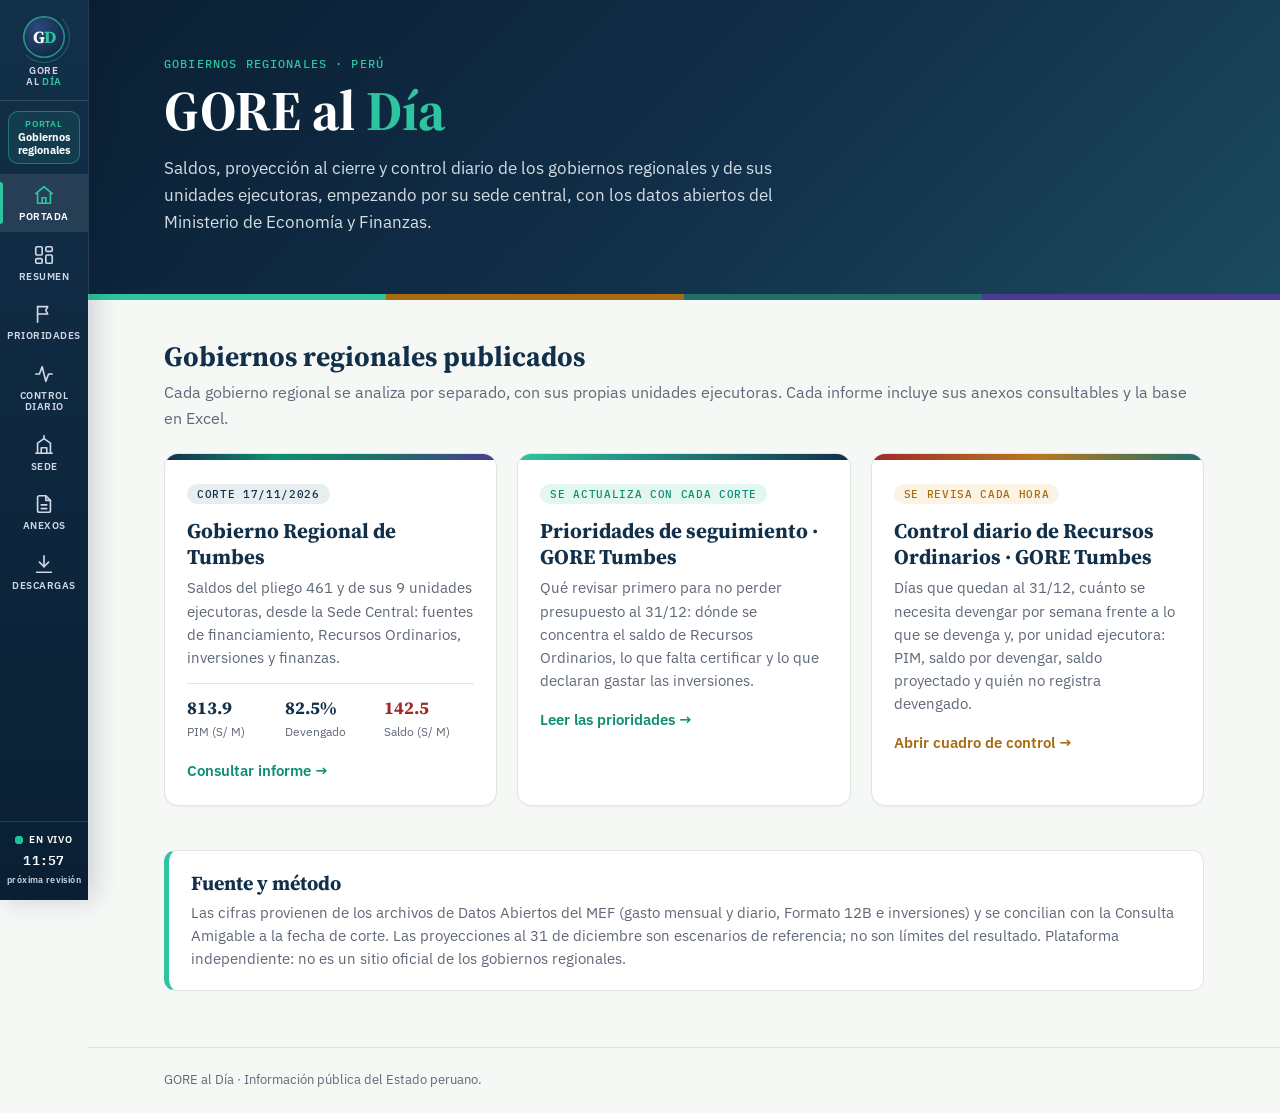
==== index.html @ 0a71d199 "GORE al Día: portal propio del GORE Tumbes, menú con acceso a la Sede Central y control diario" ====
<!doctype html>
<html lang="es">
<head>
<meta charset="utf-8">
<meta name="viewport" content="width=device-width,initial-scale=1">
<title>GORE al Día</title>
<meta name="description" content="Saldos, proyección al cierre y control diario de los gobiernos regionales del Perú, con datos abiertos del MEF.">
<link rel="preconnect" href="https://fonts.googleapis.com">
<link rel="stylesheet" href="https://fonts.googleapis.com/css2?family=IBM+Plex+Mono:wght@500&family=IBM+Plex+Sans:wght@400;600&family=Source+Serif+4:wght@600;700&display=swap">
<link rel="icon" href="data:image/svg+xml,%3Csvg xmlns=%22http://www.w3.org/2000/svg%22 viewBox=%220 0 16 16%22%3E%3Ccircle cx=%228%22 cy=%228%22 r=%227%22 fill=%22%2312304a%22/%3E%3C/svg%3E">
<style>
:root{--bg:#f6f8f6;--card:#fff;--ink:#1d2433;--muted:#5f6878;--line:#dfe5df;--navy:#12304a;--turq:#2fc4a0;--turq-d:#0f8f72;
--ro:#a86a12;--r26:#1f6f68;--g26:#4b3b8f;--dec:#9e2a2b;
--f-d:"Source Serif 4",Georgia,serif;--f-t:"IBM Plex Sans","Segoe UI",Arial,sans-serif;--f-m:"IBM Plex Mono",Consolas,monospace;color-scheme:light}
*{box-sizing:border-box}
body{margin:0;background:var(--bg);color:var(--ink);font:16px/1.6 var(--f-t)}
header{background:linear-gradient(135deg,#0a1f33 0%,#12304a 55%,#1b4a5e 100%);color:#fff;padding:56px 16px 64px;position:relative;overflow:hidden}
header:after{content:"";position:absolute;left:0;right:0;bottom:0;height:6px;background:linear-gradient(90deg,var(--turq) 0 25%,var(--ro) 25% 50%,var(--r26) 50% 75%,var(--g26) 75%)}
.w{max-width:1040px;margin:0 auto}
.eyebrow{font:500 11.5px/1.4 var(--f-m);letter-spacing:.1em;text-transform:uppercase;color:var(--turq)}
h1{font:700 clamp(34px,6vw,56px)/1.05 var(--f-d);margin:10px 0 14px}
h1 span{color:var(--turq)}
header p{max-width:660px;color:#d3dde3;margin:0;font-size:17px}
main{padding:40px 16px 56px}
h2{font:700 clamp(22px,3vw,28px)/1.2 var(--f-d);color:var(--navy);margin:0 0 6px}
.sub{color:var(--muted);margin:0 0 22px}
.grid{display:grid;grid-template-columns:repeat(auto-fill,minmax(300px,1fr));gap:20px}
a.card{display:block;text-decoration:none;color:inherit;background:var(--card);border:1px solid var(--line);border-radius:14px;overflow:hidden;box-shadow:0 1px 2px rgba(18,48,74,.05);transition:transform .15s,box-shadow .15s}
a.card:hover{transform:translateY(-3px);box-shadow:0 10px 24px rgba(18,48,74,.12)}
.band{height:6px;background:linear-gradient(90deg,var(--navy),var(--turq-d),var(--r26),var(--g26))}
.in{padding:20px 22px 22px}
.tag{display:inline-block;font:500 11px var(--f-m);letter-spacing:.06em;text-transform:uppercase;color:var(--navy);background:#e6eef0;border-radius:999px;padding:3px 10px}
.card h3{font:700 21px/1.25 var(--f-d);color:var(--navy);margin:12px 0 6px}
.card p{margin:0 0 14px;color:var(--muted);font-size:14.5px}
.kp{display:grid;grid-template-columns:repeat(3,1fr);gap:8px;border-top:1px solid var(--line);padding-top:14px}
.kp b{display:block;font:700 18px/1.1 var(--f-d);color:var(--navy)}
.kp small{font-size:12px;color:var(--muted)}
.kp div:nth-child(3) b{color:var(--dec)}
.go{margin-top:16px;font-weight:600;color:var(--turq-d);font-size:14.5px}
.metodo{margin-top:44px;background:var(--card);border:1px solid var(--line);border-left:5px solid var(--turq);border-radius:12px;padding:20px 22px}
.metodo h2{font-size:20px}
.metodo p{margin:6px 0 0;color:var(--muted);font-size:14.5px}
footer{border-top:1px solid var(--line);padding:22px 16px;color:var(--muted);font-size:13px}
</style>
<link rel="stylesheet" href="/herramientas/marco.css"><script src="/herramientas/marco.js"></script>
</head>
<body>
<header><div class="w">
<div class="eyebrow">Gobiernos regionales · Perú</div>
<h1>GORE al <span>Día</span></h1>
<p>Saldos, proyección al cierre y control diario de los gobiernos regionales y de sus unidades ejecutoras, empezando por su sede central, con los datos abiertos del Ministerio de Economía y Finanzas.</p>
</div></header>
<main><div class="w">
<h2>Gobiernos regionales publicados</h2>
<p class="sub">Cada gobierno regional se analiza por separado, con sus propias unidades ejecutoras. Cada informe incluye sus anexos consultables y la base en Excel.</p>
<div class="grid">
<a class="card" href="goretumbes/">
<div class="band"></div>
<div class="in">
<span class="tag">Corte 17/11/2026</span>
<h3>Gobierno Regional de Tumbes</h3>
<p>Saldos del pliego 461 y de sus 9 unidades ejecutoras, desde la Sede Central: fuentes de financiamiento, Recursos Ordinarios, inversiones y finanzas.</p>
<div class="kp">
<div><b>813.9</b><small>PIM (S/ M)</small></div>
<div><b>82.5%</b><small>Devengado</small></div>
<div><b>142.5</b><small>Saldo (S/ M)</small></div>
</div>
<div class="go">Consultar informe →</div>
</div>
</a>
<a class="card" href="goretumbes/prioridades.html">
<div class="band" style="background:linear-gradient(90deg,#2fc4a0,#12304a)"></div>
<div class="in">
<span class="tag" style="background:#e3f6f0;color:#0f8f72">Se actualiza con cada corte</span>
<h3>Prioridades de seguimiento · GORE Tumbes</h3>
<p>Qué revisar primero para no perder presupuesto al 31/12: dónde se concentra el saldo de Recursos Ordinarios, lo que falta certificar y lo que declaran gastar las inversiones.</p>
<div class="go">Leer las prioridades →</div>
</div>
</a>
<a class="card" href="goretumbes/ro/">
<div class="band" style="background:linear-gradient(90deg,#9e2a2b,#b7791f,#1f6f68)"></div>
<div class="in">
<span class="tag" style="background:#fbf3e4;color:#a86a12">Se revisa cada hora</span>
<h3>Control diario de Recursos Ordinarios · GORE Tumbes</h3>
<p>Días que quedan al 31/12, cuánto se necesita devengar por semana frente a lo que se devenga y, por unidad ejecutora: PIM, saldo por devengar, saldo proyectado y quién no registra devengado.</p>
<div class="go" style="color:#a86a12">Abrir cuadro de control →</div>
</div>
</a>
</div>
<section class="metodo">
<h2>Fuente y método</h2>
<p>Las cifras provienen de los archivos de Datos Abiertos del MEF (gasto mensual y diario, Formato 12B e inversiones) y se concilian con la Consulta Amigable a la fecha de corte. Las proyecciones al 31 de diciembre son escenarios de referencia; no son límites del resultado. Plataforma independiente: no es un sitio oficial de los gobiernos regionales.</p>
</section>
</div></main>
<footer><div class="w">GORE al Día · Información pública del Estado peruano.</div></footer>
</body>
</html>
---- herramientas/marco.css ----
/* Marco común de Ministro al Día: menú vertical, selector de entidad y efectos.
   Se carga en todas las páginas con <link href="/herramientas/marco.css"> y marco.js.
   Todas las clases empiezan con "mc-" para no chocar con los estilos de cada página. */
:root{
  --mc-navy:#12304a;--mc-navy2:#0a1f33;--mc-gold:#2fc4a0;--mc-turq:#19c39c;
  --mc-claro:#cfd8e6;--mc-linea:rgba(255,255,255,.12);--mc-ancho:88px;
  --mc-curva:cubic-bezier(.2,.8,.2,1);
}

/* Tapa azul inmediata mientras arranca la entrada (evita el parpadeo de la página). */
html.mc-arranca::after{content:"";position:fixed;inset:0;background:var(--mc-navy2);z-index:9998}

/* ---------- Menú vertical (escritorio) ---------- */
.mc-riel{position:fixed;left:0;top:0;bottom:0;width:var(--mc-ancho);z-index:900;display:flex;flex-direction:column;align-items:stretch;
  background:linear-gradient(180deg,var(--mc-navy) 0%,var(--mc-navy2) 100%);color:#fff;font-family:"IBM Plex Sans","Segoe UI",Arial,sans-serif;
  box-shadow:1px 0 0 var(--mc-linea),6px 0 24px rgba(11,28,54,.18)}
body.mc-con-riel{padding-left:var(--mc-ancho)}
.mc-marca{display:flex;flex-direction:column;align-items:center;gap:2px;padding:16px 6px 12px;text-decoration:none;color:#fff;border-bottom:1px solid var(--mc-linea)}
.mc-sello{width:42px;height:42px;border-radius:50%;display:grid;place-items:center;position:relative;
  background:radial-gradient(circle at 35% 30%,#2a4a7c,var(--mc-navy2));box-shadow:inset 0 0 0 1.5px rgba(47,196,160,.7)}
.mc-sello b{font:700 17px "Source Serif 4",Georgia,serif;letter-spacing:-.5px}.mc-sello b i{font-style:normal;color:var(--mc-gold)}
.mc-sello::after{content:"";position:absolute;inset:-5px;border-radius:50%;border:1px solid rgba(47,196,160,.35);animation:mc-orbita 9s linear infinite;
  border-top-color:transparent;border-left-color:transparent}
.mc-marca small{font:600 9.5px/1.15 "IBM Plex Sans",sans-serif;letter-spacing:.06em;text-transform:uppercase;color:var(--mc-claro);text-align:center;margin-top:6px}
.mc-marca small i{font-style:normal;color:var(--mc-gold)}

.mc-entidad{margin:10px 8px 6px;padding:7px 4px;border-radius:10px;border:1px solid rgba(215,160,58,.45);background:rgba(215,160,58,.1);color:#fff;cursor:pointer;
  font:700 11px/1.15 "IBM Plex Sans",sans-serif;text-align:center;transition:background .2s,border-color .2s,transform .2s}
.mc-entidad small{display:block;font-weight:600;font-size:9px;letter-spacing:.08em;text-transform:uppercase;color:var(--mc-gold);margin-bottom:2px}
.mc-entidad:hover,.mc-entidad[aria-expanded="true"]{background:rgba(215,160,58,.22);border-color:var(--mc-gold)}
.mc-entidad:active{transform:scale(.97)}
.mc-entidad.mc-fija{cursor:default;border-color:rgba(47,196,160,.45);background:rgba(47,196,160,.1)}
.mc-entidad.mc-fija:hover{background:rgba(47,196,160,.1);border-color:rgba(47,196,160,.45)}
.mc-entidad.mc-fija:active{transform:none}

.mc-items{list-style:none;margin:4px 0 0;padding:0;display:flex;flex-direction:column;gap:2px;flex:1;overflow-y:auto;scrollbar-width:none}
.mc-items::-webkit-scrollbar{display:none}
.mc-item{position:relative;display:flex;flex-direction:column;align-items:center;gap:5px;padding:10px 4px 9px;color:var(--mc-claro);text-decoration:none;
  font:600 10px/1.15 "IBM Plex Sans",sans-serif;letter-spacing:.05em;text-transform:uppercase;text-align:center;background:none;border:0;width:100%;cursor:pointer;
  transition:color .2s,background .2s}
.mc-item svg{width:22px;height:22px;transition:transform .25s var(--mc-curva),color .2s}
.mc-item::before{content:"";position:absolute;left:0;top:8px;bottom:8px;width:3px;border-radius:0 3px 3px 0;background:var(--mc-gold);transform:scaleY(0);transition:transform .25s var(--mc-curva)}
.mc-item:hover{color:#fff;background:rgba(255,255,255,.06)}
.mc-item:hover svg{transform:translateY(-2px)}
.mc-item[aria-current="page"]{color:#fff;background:rgba(255,255,255,.09)}
.mc-item[aria-current="page"]::before{transform:scaleY(1)}
.mc-item[aria-current="page"] svg{color:var(--mc-gold)}
.mc-item:focus-visible,.mc-entidad:focus-visible,.mc-marca:focus-visible{outline:2px solid var(--mc-gold);outline-offset:-2px}

/* Insignia EN VIVO al pie del menú */
.mc-vivo{display:flex;flex-direction:column;align-items:center;gap:4px;padding:12px 4px 14px;border-top:1px solid var(--mc-linea);color:var(--mc-claro);
  font:600 9.5px/1.2 "IBM Plex Sans",sans-serif;text-align:center;cursor:default}
.mc-vivo .mc-et{display:flex;align-items:center;gap:6px;color:#fff;letter-spacing:.1em}
.mc-punto{position:relative;width:8px;height:8px;border-radius:50%;background:var(--mc-turq);animation:mc-latido 1.4s ease-in-out infinite}
.mc-punto::before,.mc-punto::after{content:"";position:absolute;inset:0;border-radius:50%;background:var(--mc-turq);animation:mc-onda 2.4s cubic-bezier(.2,.6,.3,1) infinite}
.mc-punto::after{animation-delay:1.2s}
.mc-vivo.mc-pausa .mc-punto,.mc-vivo.mc-pausa .mc-punto::before,.mc-vivo.mc-pausa .mc-punto::after{background:#8c97aa;animation:none}
.mc-vivo .mc-cuenta{font:600 13px "IBM Plex Mono",ui-monospace,monospace;color:#fff;font-variant-numeric:tabular-nums;letter-spacing:.02em}
.mc-vivo .mc-cuenta-t{color:var(--mc-claro);font-size:9px;letter-spacing:.04em;text-transform:none}

/* ---------- Panel lateral (entidades y descargas) ---------- */
.mc-velo{position:fixed;inset:0;background:rgba(11,28,54,.35);z-index:890;opacity:0;pointer-events:none;transition:opacity .25s}
.mc-velo.mc-abierto{opacity:1;pointer-events:auto}
.mc-panel{position:fixed;top:0;bottom:0;left:var(--mc-ancho);width:min(330px,calc(100vw - var(--mc-ancho)));z-index:895;background:#fff;color:#1d2433;
  box-shadow:12px 0 40px rgba(11,28,54,.22);transform:translateX(calc(-100% - 12px));visibility:hidden;
  transition:transform .3s var(--mc-curva),visibility 0s linear .3s;display:flex;flex-direction:column;font-family:"IBM Plex Sans","Segoe UI",Arial,sans-serif}
.mc-panel.mc-abierto{transform:none;visibility:visible;transition:transform .3s var(--mc-curva),visibility 0s}
.mc-panel-cab{display:flex;align-items:flex-start;justify-content:space-between;gap:12px;padding:20px 20px 12px;border-bottom:1px solid #e3dccd}
.mc-panel-cab h2{margin:0;font:700 20px/1.2 "Source Serif 4",Georgia,serif;color:var(--mc-navy)}
.mc-panel-cab p{margin:4px 0 0;font-size:13px;color:#5f6878}
.mc-cerrar{flex:none;width:34px;height:34px;border-radius:50%;border:1px solid #e3dccd;background:#fff;color:var(--mc-navy);cursor:pointer;font-size:18px;line-height:1}
.mc-cerrar:hover{background:#f5f1e8}
.mc-lista{list-style:none;margin:0;padding:10px 12px 20px;overflow-y:auto}
.mc-lista li{opacity:0}
.mc-panel.mc-abierto .mc-lista li{animation:mc-capa .26s var(--mc-curva) both}
.mc-op{display:flex;align-items:center;gap:12px;width:100%;padding:12px;border-radius:12px;border:1px solid transparent;background:none;text-align:left;cursor:pointer;
  color:inherit;text-decoration:none;font:inherit;transition:background .2s,border-color .2s,transform .2s}
.mc-op:hover{background:#f5f1e8;border-color:#e3dccd;transform:translateX(3px)}
.mc-op[aria-current="true"]{background:#eef2f8;border-color:#c9d4e6}
.mc-op .mc-ic{flex:none;width:40px;height:40px;border-radius:10px;display:grid;place-items:center;background:var(--mc-navy);color:#fff;font:700 11px "IBM Plex Sans",sans-serif;letter-spacing:.02em}
.mc-op .mc-ic.mc-r{background:#1f6f68}
.mc-op b{display:block;font-size:14.5px;color:var(--mc-navy)}
.mc-op small{display:block;font-size:12.5px;color:#5f6878;margin-top:1px}
.mc-nota{margin:6px 14px 0;padding:10px 12px;border-radius:10px;background:#fbf3e4;color:#7a5a12;font-size:13px}

/* ---------- Entrada ---------- */
.mc-intro{position:fixed;inset:0;z-index:9999;display:grid;place-items:center;background:radial-gradient(1200px 600px at 50% 40%,#1b3866,var(--mc-navy2));
  color:#fff;font-family:"IBM Plex Sans","Segoe UI",Arial,sans-serif;transition:opacity .45s ease,visibility 0s linear .45s}
.mc-intro.mc-sale{opacity:0;visibility:hidden}
.mc-intro-c{text-align:center;padding:0 24px}
.mc-intro-c>*{animation:mc-sube .8s var(--mc-curva) both}
.mc-intro-c>:nth-child(2){animation-delay:.12s}.mc-intro-c>:nth-child(3){animation-delay:.24s}.mc-intro-c>:nth-child(4){animation-delay:.36s}
.mc-intro .mc-sello{width:64px;height:64px;margin:0 auto 18px;animation:mc-nace 1s var(--mc-curva) both}
.mc-intro .mc-sello b{font-size:26px}
.mc-intro h1{margin:0;font:700 clamp(34px,6vw,56px)/1.05 "Source Serif 4",Georgia,serif;letter-spacing:-.01em}
.mc-intro h1 i{font-style:normal;color:var(--mc-gold)}
.mc-intro p{margin:10px 0 0;font:600 12px "IBM Plex Mono",ui-monospace,monospace;letter-spacing:.18em;text-transform:uppercase;color:var(--mc-claro)}
.mc-barra{width:min(260px,70vw);height:3px;margin:26px auto 0;border-radius:3px;background:rgba(255,255,255,.14);overflow:hidden}
.mc-barra i{display:block;height:100%;width:0;background:linear-gradient(90deg,var(--mc-turq),var(--mc-gold));transition:width .35s ease}
.mc-saltar{position:absolute;top:18px;right:18px;padding:7px 14px;border-radius:999px;border:1px solid rgba(255,255,255,.3);background:transparent;color:#fff;cursor:pointer;
  font:600 11px "IBM Plex Sans",sans-serif;letter-spacing:.08em;text-transform:uppercase}
.mc-saltar:hover{background:rgba(255,255,255,.1)}

/* Contenido que sube con fundido al entrar */
.mc-sube{animation:mc-sube .7s var(--mc-curva) both}

/* Barras que se llenan y columnas que crecen */
.mc-llena{transform-origin:left center;animation:mc-llenar .9s cubic-bezier(.2,.7,.2,1) both}
.mc-crece{transform-box:fill-box;transform-origin:center bottom;animation:mc-crecer .8s var(--mc-curva) both}

/* Cifra que cambió desde la última visita */
.mc-destello{border-radius:6px;animation:mc-destello 1.6s ease-out 2}
.mc-aviso{position:fixed;right:20px;bottom:20px;z-index:950;max-width:360px;padding:14px 16px 14px 18px;border-radius:14px;background:var(--mc-navy);color:#fff;
  box-shadow:0 14px 40px rgba(11,28,54,.35);font:400 13.5px/1.4 "IBM Plex Sans",sans-serif;display:flex;gap:12px;align-items:flex-start;
  animation:mc-sube .45s var(--mc-curva) both;border-left:4px solid var(--mc-gold)}
.mc-aviso b{color:var(--mc-gold)}
.mc-aviso button{flex:none;background:none;border:0;color:var(--mc-claro);cursor:pointer;font-size:18px;line-height:1;padding:0 2px}

/* Ficha de la unidad (control diario) entra desde la derecha */
#detalle:not([hidden]){animation:mc-ficha .3s ease-out both}

/* ---------- Celular: barra inferior y hoja que sube ---------- */
@media (max-width:899px){
  body.mc-con-riel{padding-left:0;padding-bottom:calc(64px + env(safe-area-inset-bottom))}
  .mc-riel{top:auto;right:0;width:auto;height:calc(64px + env(safe-area-inset-bottom));padding-bottom:env(safe-area-inset-bottom);flex-direction:row;
    box-shadow:0 -1px 0 var(--mc-linea),0 -6px 24px rgba(11,28,54,.2)}
  .mc-marca,.mc-vivo,.mc-entidad{display:none}
  .mc-items{flex-direction:row;margin:0;gap:0;overflow:visible}
  .mc-items li{flex:1}
  .mc-item{height:64px;justify-content:center;padding:6px 2px;font-size:9.5px;letter-spacing:.02em}
  .mc-item::before{left:22%;right:22%;top:0;bottom:auto;width:auto;height:3px;border-radius:0 0 3px 3px;transform:scaleX(0)}
  .mc-item[aria-current="page"]::before{transform:scaleX(1)}
  .mc-solo-escritorio{display:none!important}
  .mc-panel{left:0;right:0;top:auto;bottom:0;width:auto;max-height:78vh;border-radius:18px 18px 0 0;transform:translateY(calc(100% + 12px));
    padding-bottom:calc(64px + env(safe-area-inset-bottom))}
  .mc-panel::before{content:"";display:block;width:42px;height:4px;border-radius:4px;background:#d8d2c4;margin:10px auto 0}
  .mc-aviso{left:12px;right:12px;bottom:calc(76px + env(safe-area-inset-bottom));max-width:none}
}
@media (min-width:900px){.mc-solo-celular{display:none!important}}

/* ---------- Animaciones ---------- */
@keyframes mc-sube{0%{opacity:0;transform:translateY(14px)}}
@keyframes mc-nace{0%{opacity:0;filter:brightness(1.8);transform:rotate(-24deg) scale(.7)}100%{opacity:1;filter:none;transform:none}}
@keyframes mc-orbita{to{transform:rotate(360deg)}}
@keyframes mc-entra-izq{0%{opacity:0;transform:translateX(-14px)}}
@keyframes mc-capa{0%{opacity:0;transform:translateY(10px) scale(.98)}100%{opacity:1;transform:none}}
@keyframes mc-latido{50%{opacity:.35}}
@keyframes mc-onda{0%{opacity:.9;transform:scale(1)}100%{opacity:0;transform:scale(4.2)}}
@keyframes mc-llenar{0%{transform:scaleX(0)}}
@keyframes mc-crecer{0%{transform:scaleY(.001)}}
@keyframes mc-destello{0%{box-shadow:0 0 0 4px rgba(215,160,58,.75);background:rgba(215,160,58,.18)}100%{box-shadow:0 0 0 4px rgba(215,160,58,0);background:transparent}}
@keyframes mc-ficha{0%{opacity:0;transform:translateX(16px)}}
.mc-riel .mc-marca .mc-sello{animation:mc-nace 1s var(--mc-curva) both}
.mc-riel .mc-items li{animation:mc-entra-izq .4s var(--mc-curva) both}

/* Quien desactivó las animaciones en su equipo no ve ninguna. */
@media (prefers-reduced-motion:reduce){
  .mc-riel *,.mc-riel *::before,.mc-riel *::after,.mc-panel,.mc-panel *,.mc-intro,.mc-intro *,.mc-sube,.mc-llena,.mc-crece,.mc-destello,.mc-aviso,#detalle:not([hidden]){
    animation:none!important;transition:none!important}
  .mc-lista li{opacity:1}
}
@media print{.mc-riel,.mc-panel,.mc-velo,.mc-aviso,.mc-intro{display:none!important}body.mc-con-riel{padding:0}}
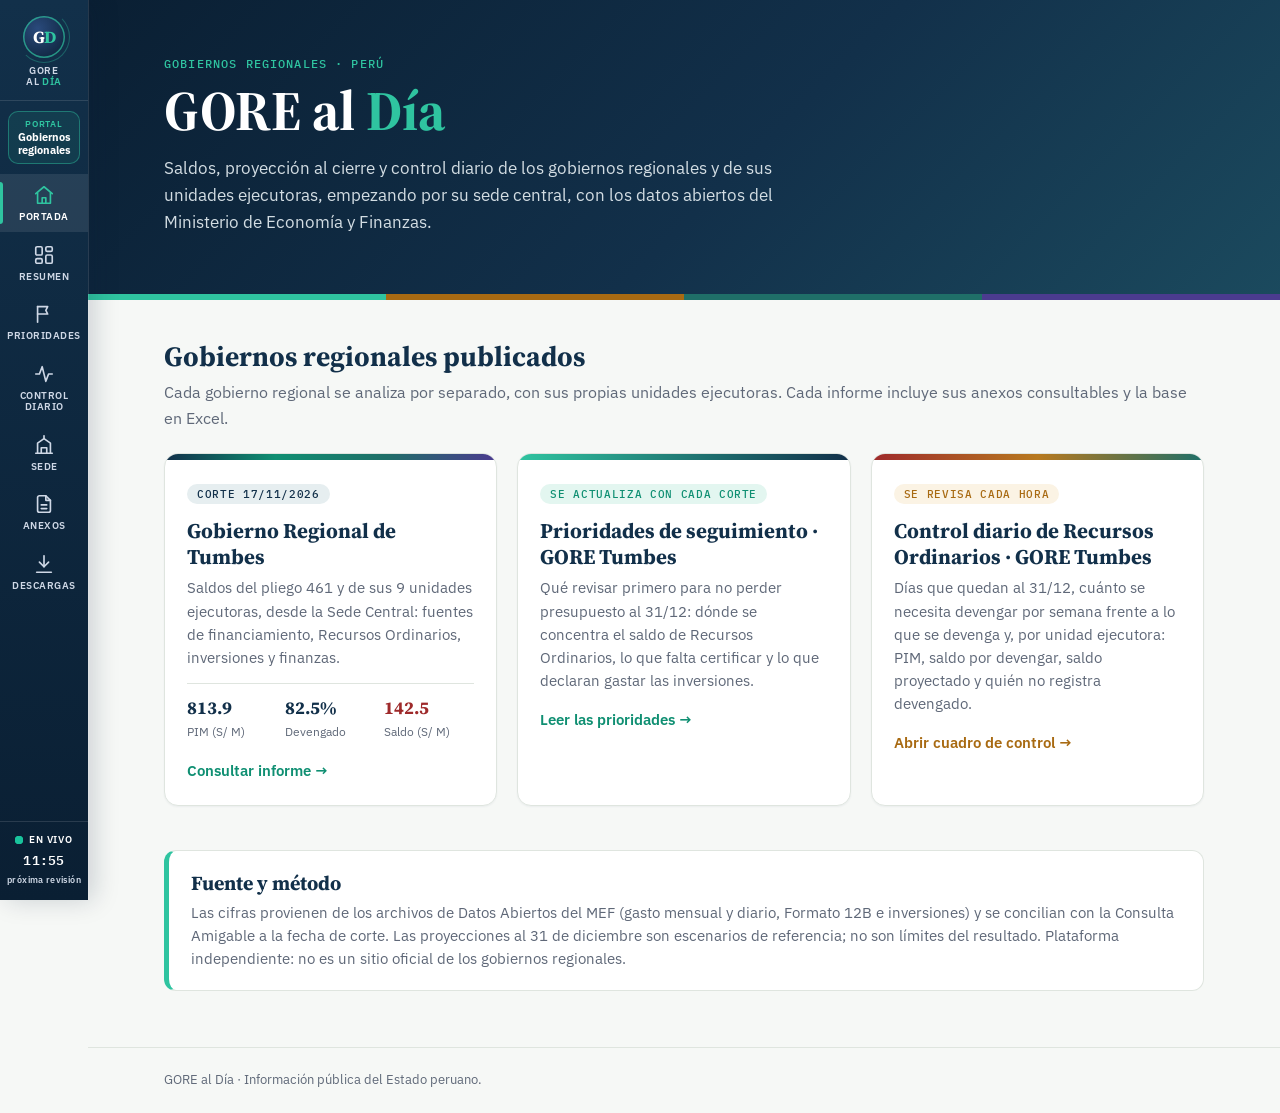
==== commit 893d30e0: "Control RO GORE Tumbes: corte 2026-11-18 · informe al 17/11/2026" ====
--- a/index.html
+++ b/index.html
@@ -1,97 +1,97 @@
-<!doctype html>
-<html lang="es">
-<head>
-<meta charset="utf-8">
-<meta name="viewport" content="width=device-width,initial-scale=1">
-<title>GORE al Día</title>
-<meta name="description" content="Saldos, proyección al cierre y control diario de los gobiernos regionales del Perú, con datos abiertos del MEF.">
-<link rel="preconnect" href="https://fonts.googleapis.com">
-<link rel="stylesheet" href="https://fonts.googleapis.com/css2?family=IBM+Plex+Mono:wght@500&family=IBM+Plex+Sans:wght@400;600&family=Source+Serif+4:wght@600;700&display=swap">
-<link rel="icon" href="data:image/svg+xml,%3Csvg xmlns=%22http://www.w3.org/2000/svg%22 viewBox=%220 0 16 16%22%3E%3Ccircle cx=%228%22 cy=%228%22 r=%227%22 fill=%22%2312304a%22/%3E%3C/svg%3E">
-<style>
-:root{--bg:#f6f8f6;--card:#fff;--ink:#1d2433;--muted:#5f6878;--line:#dfe5df;--navy:#12304a;--turq:#2fc4a0;--turq-d:#0f8f72;
---ro:#a86a12;--r26:#1f6f68;--g26:#4b3b8f;--dec:#9e2a2b;
---f-d:"Source Serif 4",Georgia,serif;--f-t:"IBM Plex Sans","Segoe UI",Arial,sans-serif;--f-m:"IBM Plex Mono",Consolas,monospace;color-scheme:light}
-*{box-sizing:border-box}
-body{margin:0;background:var(--bg);color:var(--ink);font:16px/1.6 var(--f-t)}
-header{background:linear-gradient(135deg,#0a1f33 0%,#12304a 55%,#1b4a5e 100%);color:#fff;padding:56px 16px 64px;position:relative;overflow:hidden}
-header:after{content:"";position:absolute;left:0;right:0;bottom:0;height:6px;background:linear-gradient(90deg,var(--turq) 0 25%,var(--ro) 25% 50%,var(--r26) 50% 75%,var(--g26) 75%)}
-.w{max-width:1040px;margin:0 auto}
-.eyebrow{font:500 11.5px/1.4 var(--f-m);letter-spacing:.1em;text-transform:uppercase;color:var(--turq)}
-h1{font:700 clamp(34px,6vw,56px)/1.05 var(--f-d);margin:10px 0 14px}
-h1 span{color:var(--turq)}
-header p{max-width:660px;color:#d3dde3;margin:0;font-size:17px}
-main{padding:40px 16px 56px}
-h2{font:700 clamp(22px,3vw,28px)/1.2 var(--f-d);color:var(--navy);margin:0 0 6px}
-.sub{color:var(--muted);margin:0 0 22px}
-.grid{display:grid;grid-template-columns:repeat(auto-fill,minmax(300px,1fr));gap:20px}
-a.card{display:block;text-decoration:none;color:inherit;background:var(--card);border:1px solid var(--line);border-radius:14px;overflow:hidden;box-shadow:0 1px 2px rgba(18,48,74,.05);transition:transform .15s,box-shadow .15s}
-a.card:hover{transform:translateY(-3px);box-shadow:0 10px 24px rgba(18,48,74,.12)}
-.band{height:6px;background:linear-gradient(90deg,var(--navy),var(--turq-d),var(--r26),var(--g26))}
-.in{padding:20px 22px 22px}
-.tag{display:inline-block;font:500 11px var(--f-m);letter-spacing:.06em;text-transform:uppercase;color:var(--navy);background:#e6eef0;border-radius:999px;padding:3px 10px}
-.card h3{font:700 21px/1.25 var(--f-d);color:var(--navy);margin:12px 0 6px}
-.card p{margin:0 0 14px;color:var(--muted);font-size:14.5px}
-.kp{display:grid;grid-template-columns:repeat(3,1fr);gap:8px;border-top:1px solid var(--line);padding-top:14px}
-.kp b{display:block;font:700 18px/1.1 var(--f-d);color:var(--navy)}
-.kp small{font-size:12px;color:var(--muted)}
-.kp div:nth-child(3) b{color:var(--dec)}
-.go{margin-top:16px;font-weight:600;color:var(--turq-d);font-size:14.5px}
-.metodo{margin-top:44px;background:var(--card);border:1px solid var(--line);border-left:5px solid var(--turq);border-radius:12px;padding:20px 22px}
-.metodo h2{font-size:20px}
-.metodo p{margin:6px 0 0;color:var(--muted);font-size:14.5px}
-footer{border-top:1px solid var(--line);padding:22px 16px;color:var(--muted);font-size:13px}
-</style>
-<link rel="stylesheet" href="/herramientas/marco.css"><script src="/herramientas/marco.js"></script>
-</head>
-<body>
-<header><div class="w">
-<div class="eyebrow">Gobiernos regionales · Perú</div>
-<h1>GORE al <span>Día</span></h1>
-<p>Saldos, proyección al cierre y control diario de los gobiernos regionales y de sus unidades ejecutoras, empezando por su sede central, con los datos abiertos del Ministerio de Economía y Finanzas.</p>
-</div></header>
-<main><div class="w">
-<h2>Gobiernos regionales publicados</h2>
-<p class="sub">Cada gobierno regional se analiza por separado, con sus propias unidades ejecutoras. Cada informe incluye sus anexos consultables y la base en Excel.</p>
-<div class="grid">
-<a class="card" href="goretumbes/">
-<div class="band"></div>
-<div class="in">
-<span class="tag">Corte 17/11/2026</span>
-<h3>Gobierno Regional de Tumbes</h3>
-<p>Saldos del pliego 461 y de sus 9 unidades ejecutoras, desde la Sede Central: fuentes de financiamiento, Recursos Ordinarios, inversiones y finanzas.</p>
-<div class="kp">
-<div><b>813.9</b><small>PIM (S/ M)</small></div>
-<div><b>82.5%</b><small>Devengado</small></div>
-<div><b>142.5</b><small>Saldo (S/ M)</small></div>
-</div>
-<div class="go">Consultar informe →</div>
-</div>
-</a>
-<a class="card" href="goretumbes/prioridades.html">
-<div class="band" style="background:linear-gradient(90deg,#2fc4a0,#12304a)"></div>
-<div class="in">
-<span class="tag" style="background:#e3f6f0;color:#0f8f72">Se actualiza con cada corte</span>
-<h3>Prioridades de seguimiento · GORE Tumbes</h3>
-<p>Qué revisar primero para no perder presupuesto al 31/12: dónde se concentra el saldo de Recursos Ordinarios, lo que falta certificar y lo que declaran gastar las inversiones.</p>
-<div class="go">Leer las prioridades →</div>
-</div>
-</a>
-<a class="card" href="goretumbes/ro/">
-<div class="band" style="background:linear-gradient(90deg,#9e2a2b,#b7791f,#1f6f68)"></div>
-<div class="in">
-<span class="tag" style="background:#fbf3e4;color:#a86a12">Se revisa cada hora</span>
-<h3>Control diario de Recursos Ordinarios · GORE Tumbes</h3>
-<p>Días que quedan al 31/12, cuánto se necesita devengar por semana frente a lo que se devenga y, por unidad ejecutora: PIM, saldo por devengar, saldo proyectado y quién no registra devengado.</p>
-<div class="go" style="color:#a86a12">Abrir cuadro de control →</div>
-</div>
-</a>
-</div>
-<section class="metodo">
-<h2>Fuente y método</h2>
-<p>Las cifras provienen de los archivos de Datos Abiertos del MEF (gasto mensual y diario, Formato 12B e inversiones) y se concilian con la Consulta Amigable a la fecha de corte. Las proyecciones al 31 de diciembre son escenarios de referencia; no son límites del resultado. Plataforma independiente: no es un sitio oficial de los gobiernos regionales.</p>
-</section>
-</div></main>
-<footer><div class="w">GORE al Día · Información pública del Estado peruano.</div></footer>
-</body>
-</html>
+<!doctype html>
+<html lang="es">
+<head>
+<meta charset="utf-8">
+<meta name="viewport" content="width=device-width,initial-scale=1">
+<title>GORE al Día</title>
+<meta name="description" content="Saldos, proyección al cierre y control diario de los gobiernos regionales del Perú, con datos abiertos del MEF.">
+<link rel="preconnect" href="https://fonts.googleapis.com">
+<link rel="stylesheet" href="https://fonts.googleapis.com/css2?family=IBM+Plex+Mono:wght@500&family=IBM+Plex+Sans:wght@400;600&family=Source+Serif+4:wght@600;700&display=swap">
+<link rel="icon" href="data:image/svg+xml,%3Csvg xmlns=%22http://www.w3.org/2000/svg%22 viewBox=%220 0 16 16%22%3E%3Ccircle cx=%228%22 cy=%228%22 r=%227%22 fill=%22%2312304a%22/%3E%3C/svg%3E">
+<style>
+:root{--bg:#f6f8f6;--card:#fff;--ink:#1d2433;--muted:#5f6878;--line:#dfe5df;--navy:#12304a;--turq:#2fc4a0;--turq-d:#0f8f72;
+--ro:#a86a12;--r26:#1f6f68;--g26:#4b3b8f;--dec:#9e2a2b;
+--f-d:"Source Serif 4",Georgia,serif;--f-t:"IBM Plex Sans","Segoe UI",Arial,sans-serif;--f-m:"IBM Plex Mono",Consolas,monospace;color-scheme:light}
+*{box-sizing:border-box}
+body{margin:0;background:var(--bg);color:var(--ink);font:16px/1.6 var(--f-t)}
+header{background:linear-gradient(135deg,#0a1f33 0%,#12304a 55%,#1b4a5e 100%);color:#fff;padding:56px 16px 64px;position:relative;overflow:hidden}
+header:after{content:"";position:absolute;left:0;right:0;bottom:0;height:6px;background:linear-gradient(90deg,var(--turq) 0 25%,var(--ro) 25% 50%,var(--r26) 50% 75%,var(--g26) 75%)}
+.w{max-width:1040px;margin:0 auto}
+.eyebrow{font:500 11.5px/1.4 var(--f-m);letter-spacing:.1em;text-transform:uppercase;color:var(--turq)}
+h1{font:700 clamp(34px,6vw,56px)/1.05 var(--f-d);margin:10px 0 14px}
+h1 span{color:var(--turq)}
+header p{max-width:660px;color:#d3dde3;margin:0;font-size:17px}
+main{padding:40px 16px 56px}
+h2{font:700 clamp(22px,3vw,28px)/1.2 var(--f-d);color:var(--navy);margin:0 0 6px}
+.sub{color:var(--muted);margin:0 0 22px}
+.grid{display:grid;grid-template-columns:repeat(auto-fill,minmax(300px,1fr));gap:20px}
+a.card{display:block;text-decoration:none;color:inherit;background:var(--card);border:1px solid var(--line);border-radius:14px;overflow:hidden;box-shadow:0 1px 2px rgba(18,48,74,.05);transition:transform .15s,box-shadow .15s}
+a.card:hover{transform:translateY(-3px);box-shadow:0 10px 24px rgba(18,48,74,.12)}
+.band{height:6px;background:linear-gradient(90deg,var(--navy),var(--turq-d),var(--r26),var(--g26))}
+.in{padding:20px 22px 22px}
+.tag{display:inline-block;font:500 11px var(--f-m);letter-spacing:.06em;text-transform:uppercase;color:var(--navy);background:#e6eef0;border-radius:999px;padding:3px 10px}
+.card h3{font:700 21px/1.25 var(--f-d);color:var(--navy);margin:12px 0 6px}
+.card p{margin:0 0 14px;color:var(--muted);font-size:14.5px}
+.kp{display:grid;grid-template-columns:repeat(3,1fr);gap:8px;border-top:1px solid var(--line);padding-top:14px}
+.kp b{display:block;font:700 18px/1.1 var(--f-d);color:var(--navy)}
+.kp small{font-size:12px;color:var(--muted)}
+.kp div:nth-child(3) b{color:var(--dec)}
+.go{margin-top:16px;font-weight:600;color:var(--turq-d);font-size:14.5px}
+.metodo{margin-top:44px;background:var(--card);border:1px solid var(--line);border-left:5px solid var(--turq);border-radius:12px;padding:20px 22px}
+.metodo h2{font-size:20px}
+.metodo p{margin:6px 0 0;color:var(--muted);font-size:14.5px}
+footer{border-top:1px solid var(--line);padding:22px 16px;color:var(--muted);font-size:13px}
+</style>
+<link rel="stylesheet" href="/herramientas/marco.css"><script src="/herramientas/marco.js"></script>
+</head>
+<body>
+<header><div class="w">
+<div class="eyebrow">Gobiernos regionales · Perú</div>
+<h1>GORE al <span>Día</span></h1>
+<p>Saldos, proyección al cierre y control diario de los gobiernos regionales y de sus unidades ejecutoras, empezando por su sede central, con los datos abiertos del Ministerio de Economía y Finanzas.</p>
+</div></header>
+<main><div class="w">
+<h2>Gobiernos regionales publicados</h2>
+<p class="sub">Cada gobierno regional se analiza por separado, con sus propias unidades ejecutoras. Cada informe incluye sus anexos consultables y la base en Excel.</p>
+<div class="grid">
+<a class="card" href="goretumbes/">
+<div class="band"></div>
+<div class="in">
+<span class="tag">Corte 17/11/2026</span>
+<h3>Gobierno Regional de Tumbes</h3>
+<p>Saldos del pliego 461 y de sus 9 unidades ejecutoras, desde la Sede Central: fuentes de financiamiento, Recursos Ordinarios, inversiones y finanzas.</p>
+<div class="kp">
+<div><b>813.9</b><small>PIM (S/ M)</small></div>
+<div><b>82.5%</b><small>Devengado</small></div>
+<div><b>142.5</b><small>Saldo (S/ M)</small></div>
+</div>
+<div class="go">Consultar informe →</div>
+</div>
+</a>
+<a class="card" href="goretumbes/prioridades.html">
+<div class="band" style="background:linear-gradient(90deg,#2fc4a0,#12304a)"></div>
+<div class="in">
+<span class="tag" style="background:#e3f6f0;color:#0f8f72">Se actualiza con cada corte</span>
+<h3>Prioridades de seguimiento · GORE Tumbes</h3>
+<p>Qué revisar primero para no perder presupuesto al 31/12: dónde se concentra el saldo de Recursos Ordinarios, lo que falta certificar y lo que declaran gastar las inversiones.</p>
+<div class="go">Leer las prioridades →</div>
+</div>
+</a>
+<a class="card" href="goretumbes/ro/">
+<div class="band" style="background:linear-gradient(90deg,#9e2a2b,#b7791f,#1f6f68)"></div>
+<div class="in">
+<span class="tag" style="background:#fbf3e4;color:#a86a12">Se revisa cada hora</span>
+<h3>Control diario de Recursos Ordinarios · GORE Tumbes</h3>
+<p>Días que quedan al 31/12, cuánto se necesita devengar por semana frente a lo que se devenga y, por unidad ejecutora: PIM, saldo por devengar, saldo proyectado y quién no registra devengado.</p>
+<div class="go" style="color:#a86a12">Abrir cuadro de control →</div>
+</div>
+</a>
+</div>
+<section class="metodo">
+<h2>Fuente y método</h2>
+<p>Las cifras provienen de los archivos de Datos Abiertos del MEF (gasto mensual y diario, Formato 12B e inversiones) y se concilian con la Consulta Amigable a la fecha de corte. Las proyecciones al 31 de diciembre son escenarios de referencia; no son límites del resultado. Plataforma independiente: no es un sitio oficial de los gobiernos regionales.</p>
+</section>
+</div></main>
+<footer><div class="w">GORE al Día · Información pública del Estado peruano.</div></footer>
+</body>
+</html>
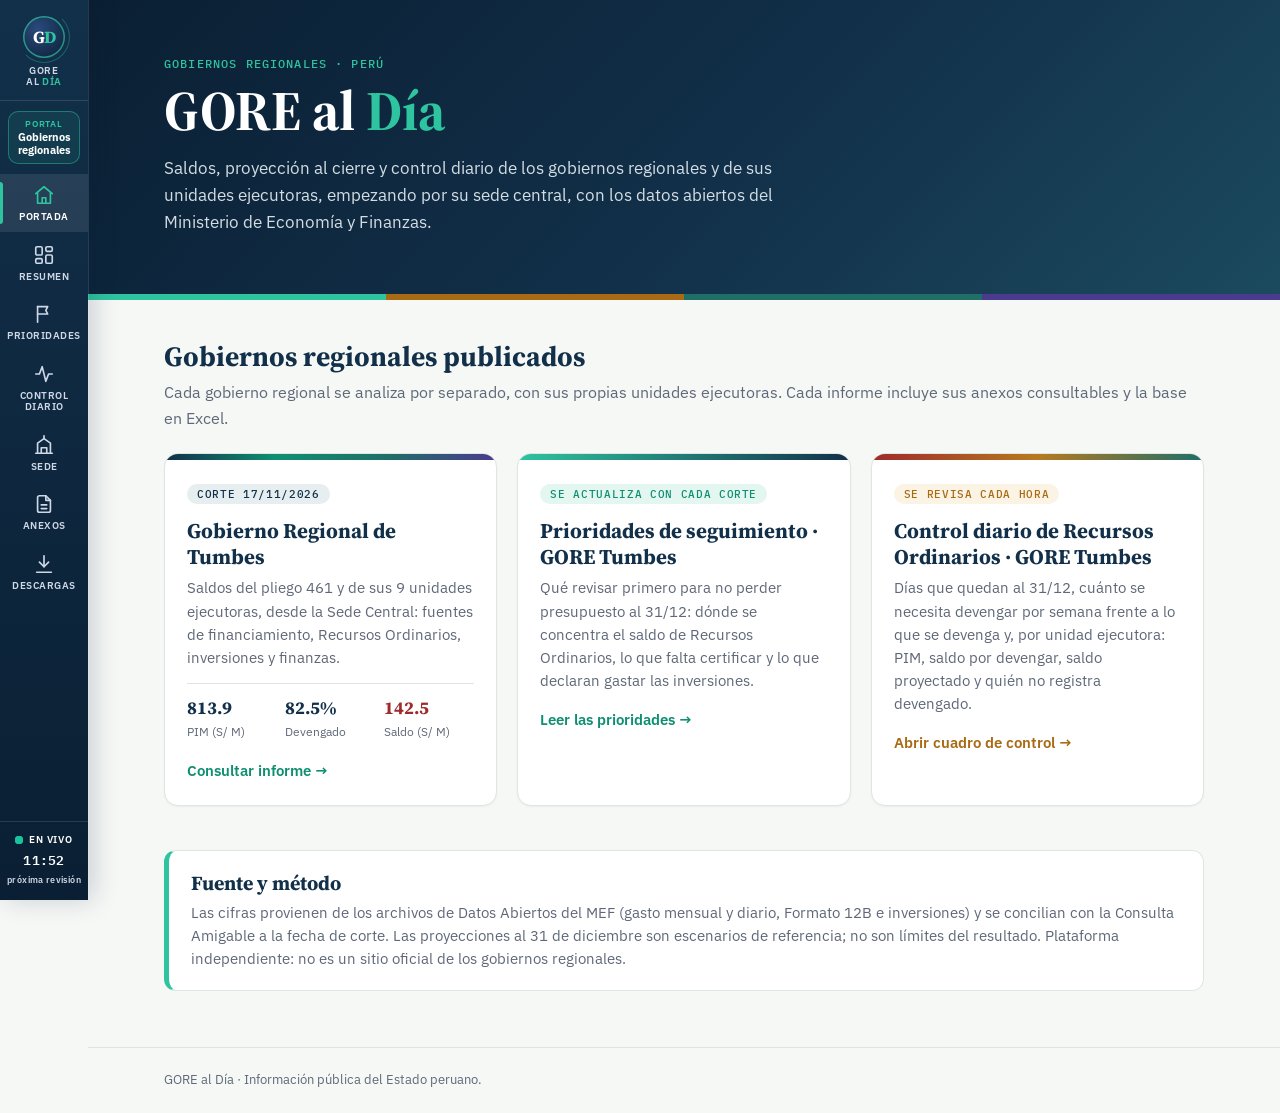
==== commit 183537a4: "Herramientas comunes desde el núcleo, identidad del portal en portal.json y tarea común" ====
--- a/index.html
+++ b/index.html
@@ -42,7 +42,7 @@
 .metodo p{margin:6px 0 0;color:var(--muted);font-size:14.5px}
 footer{border-top:1px solid var(--line);padding:22px 16px;color:var(--muted);font-size:13px}
 </style>
-<link rel="stylesheet" href="/herramientas/marco.css"><script src="/herramientas/marco.js"></script>
+<link rel="stylesheet" href="/herramientas/marco.css"><script src="/herramientas/portal.js"></script><script src="/herramientas/marco.js"></script>
 </head>
 <body>
 <header><div class="w">
--- a/herramientas/marco.css
+++ b/herramientas/marco.css
@@ -1,162 +1,162 @@
-/* Marco común de Ministro al Día: menú vertical, selector de entidad y efectos.
-   Se carga en todas las páginas con <link href="/herramientas/marco.css"> y marco.js.
-   Todas las clases empiezan con "mc-" para no chocar con los estilos de cada página. */
-:root{
-  --mc-navy:#12304a;--mc-navy2:#0a1f33;--mc-gold:#2fc4a0;--mc-turq:#19c39c;
-  --mc-claro:#cfd8e6;--mc-linea:rgba(255,255,255,.12);--mc-ancho:88px;
-  --mc-curva:cubic-bezier(.2,.8,.2,1);
-}
-
-/* Tapa azul inmediata mientras arranca la entrada (evita el parpadeo de la página). */
-html.mc-arranca::after{content:"";position:fixed;inset:0;background:var(--mc-navy2);z-index:9998}
-
-/* ---------- Menú vertical (escritorio) ---------- */
-.mc-riel{position:fixed;left:0;top:0;bottom:0;width:var(--mc-ancho);z-index:900;display:flex;flex-direction:column;align-items:stretch;
-  background:linear-gradient(180deg,var(--mc-navy) 0%,var(--mc-navy2) 100%);color:#fff;font-family:"IBM Plex Sans","Segoe UI",Arial,sans-serif;
-  box-shadow:1px 0 0 var(--mc-linea),6px 0 24px rgba(11,28,54,.18)}
-body.mc-con-riel{padding-left:var(--mc-ancho)}
-.mc-marca{display:flex;flex-direction:column;align-items:center;gap:2px;padding:16px 6px 12px;text-decoration:none;color:#fff;border-bottom:1px solid var(--mc-linea)}
-.mc-sello{width:42px;height:42px;border-radius:50%;display:grid;place-items:center;position:relative;
-  background:radial-gradient(circle at 35% 30%,#2a4a7c,var(--mc-navy2));box-shadow:inset 0 0 0 1.5px rgba(47,196,160,.7)}
-.mc-sello b{font:700 17px "Source Serif 4",Georgia,serif;letter-spacing:-.5px}.mc-sello b i{font-style:normal;color:var(--mc-gold)}
-.mc-sello::after{content:"";position:absolute;inset:-5px;border-radius:50%;border:1px solid rgba(47,196,160,.35);animation:mc-orbita 9s linear infinite;
-  border-top-color:transparent;border-left-color:transparent}
-.mc-marca small{font:600 9.5px/1.15 "IBM Plex Sans",sans-serif;letter-spacing:.06em;text-transform:uppercase;color:var(--mc-claro);text-align:center;margin-top:6px}
-.mc-marca small i{font-style:normal;color:var(--mc-gold)}
-
-.mc-entidad{margin:10px 8px 6px;padding:7px 4px;border-radius:10px;border:1px solid rgba(215,160,58,.45);background:rgba(215,160,58,.1);color:#fff;cursor:pointer;
-  font:700 11px/1.15 "IBM Plex Sans",sans-serif;text-align:center;transition:background .2s,border-color .2s,transform .2s}
-.mc-entidad small{display:block;font-weight:600;font-size:9px;letter-spacing:.08em;text-transform:uppercase;color:var(--mc-gold);margin-bottom:2px}
-.mc-entidad:hover,.mc-entidad[aria-expanded="true"]{background:rgba(215,160,58,.22);border-color:var(--mc-gold)}
-.mc-entidad:active{transform:scale(.97)}
-.mc-entidad.mc-fija{cursor:default;border-color:rgba(47,196,160,.45);background:rgba(47,196,160,.1)}
-.mc-entidad.mc-fija:hover{background:rgba(47,196,160,.1);border-color:rgba(47,196,160,.45)}
-.mc-entidad.mc-fija:active{transform:none}
-
-.mc-items{list-style:none;margin:4px 0 0;padding:0;display:flex;flex-direction:column;gap:2px;flex:1;overflow-y:auto;scrollbar-width:none}
-.mc-items::-webkit-scrollbar{display:none}
-.mc-item{position:relative;display:flex;flex-direction:column;align-items:center;gap:5px;padding:10px 4px 9px;color:var(--mc-claro);text-decoration:none;
-  font:600 10px/1.15 "IBM Plex Sans",sans-serif;letter-spacing:.05em;text-transform:uppercase;text-align:center;background:none;border:0;width:100%;cursor:pointer;
-  transition:color .2s,background .2s}
-.mc-item svg{width:22px;height:22px;transition:transform .25s var(--mc-curva),color .2s}
-.mc-item::before{content:"";position:absolute;left:0;top:8px;bottom:8px;width:3px;border-radius:0 3px 3px 0;background:var(--mc-gold);transform:scaleY(0);transition:transform .25s var(--mc-curva)}
-.mc-item:hover{color:#fff;background:rgba(255,255,255,.06)}
-.mc-item:hover svg{transform:translateY(-2px)}
-.mc-item[aria-current="page"]{color:#fff;background:rgba(255,255,255,.09)}
-.mc-item[aria-current="page"]::before{transform:scaleY(1)}
-.mc-item[aria-current="page"] svg{color:var(--mc-gold)}
-.mc-item:focus-visible,.mc-entidad:focus-visible,.mc-marca:focus-visible{outline:2px solid var(--mc-gold);outline-offset:-2px}
-
-/* Insignia EN VIVO al pie del menú */
-.mc-vivo{display:flex;flex-direction:column;align-items:center;gap:4px;padding:12px 4px 14px;border-top:1px solid var(--mc-linea);color:var(--mc-claro);
-  font:600 9.5px/1.2 "IBM Plex Sans",sans-serif;text-align:center;cursor:default}
-.mc-vivo .mc-et{display:flex;align-items:center;gap:6px;color:#fff;letter-spacing:.1em}
-.mc-punto{position:relative;width:8px;height:8px;border-radius:50%;background:var(--mc-turq);animation:mc-latido 1.4s ease-in-out infinite}
-.mc-punto::before,.mc-punto::after{content:"";position:absolute;inset:0;border-radius:50%;background:var(--mc-turq);animation:mc-onda 2.4s cubic-bezier(.2,.6,.3,1) infinite}
-.mc-punto::after{animation-delay:1.2s}
-.mc-vivo.mc-pausa .mc-punto,.mc-vivo.mc-pausa .mc-punto::before,.mc-vivo.mc-pausa .mc-punto::after{background:#8c97aa;animation:none}
-.mc-vivo .mc-cuenta{font:600 13px "IBM Plex Mono",ui-monospace,monospace;color:#fff;font-variant-numeric:tabular-nums;letter-spacing:.02em}
-.mc-vivo .mc-cuenta-t{color:var(--mc-claro);font-size:9px;letter-spacing:.04em;text-transform:none}
-
-/* ---------- Panel lateral (entidades y descargas) ---------- */
-.mc-velo{position:fixed;inset:0;background:rgba(11,28,54,.35);z-index:890;opacity:0;pointer-events:none;transition:opacity .25s}
-.mc-velo.mc-abierto{opacity:1;pointer-events:auto}
-.mc-panel{position:fixed;top:0;bottom:0;left:var(--mc-ancho);width:min(330px,calc(100vw - var(--mc-ancho)));z-index:895;background:#fff;color:#1d2433;
-  box-shadow:12px 0 40px rgba(11,28,54,.22);transform:translateX(calc(-100% - 12px));visibility:hidden;
-  transition:transform .3s var(--mc-curva),visibility 0s linear .3s;display:flex;flex-direction:column;font-family:"IBM Plex Sans","Segoe UI",Arial,sans-serif}
-.mc-panel.mc-abierto{transform:none;visibility:visible;transition:transform .3s var(--mc-curva),visibility 0s}
-.mc-panel-cab{display:flex;align-items:flex-start;justify-content:space-between;gap:12px;padding:20px 20px 12px;border-bottom:1px solid #e3dccd}
-.mc-panel-cab h2{margin:0;font:700 20px/1.2 "Source Serif 4",Georgia,serif;color:var(--mc-navy)}
-.mc-panel-cab p{margin:4px 0 0;font-size:13px;color:#5f6878}
-.mc-cerrar{flex:none;width:34px;height:34px;border-radius:50%;border:1px solid #e3dccd;background:#fff;color:var(--mc-navy);cursor:pointer;font-size:18px;line-height:1}
-.mc-cerrar:hover{background:#f5f1e8}
-.mc-lista{list-style:none;margin:0;padding:10px 12px 20px;overflow-y:auto}
-.mc-lista li{opacity:0}
-.mc-panel.mc-abierto .mc-lista li{animation:mc-capa .26s var(--mc-curva) both}
-.mc-op{display:flex;align-items:center;gap:12px;width:100%;padding:12px;border-radius:12px;border:1px solid transparent;background:none;text-align:left;cursor:pointer;
-  color:inherit;text-decoration:none;font:inherit;transition:background .2s,border-color .2s,transform .2s}
-.mc-op:hover{background:#f5f1e8;border-color:#e3dccd;transform:translateX(3px)}
-.mc-op[aria-current="true"]{background:#eef2f8;border-color:#c9d4e6}
-.mc-op .mc-ic{flex:none;width:40px;height:40px;border-radius:10px;display:grid;place-items:center;background:var(--mc-navy);color:#fff;font:700 11px "IBM Plex Sans",sans-serif;letter-spacing:.02em}
-.mc-op .mc-ic.mc-r{background:#1f6f68}
-.mc-op b{display:block;font-size:14.5px;color:var(--mc-navy)}
-.mc-op small{display:block;font-size:12.5px;color:#5f6878;margin-top:1px}
-.mc-nota{margin:6px 14px 0;padding:10px 12px;border-radius:10px;background:#fbf3e4;color:#7a5a12;font-size:13px}
-
-/* ---------- Entrada ---------- */
-.mc-intro{position:fixed;inset:0;z-index:9999;display:grid;place-items:center;background:radial-gradient(1200px 600px at 50% 40%,#1b3866,var(--mc-navy2));
-  color:#fff;font-family:"IBM Plex Sans","Segoe UI",Arial,sans-serif;transition:opacity .45s ease,visibility 0s linear .45s}
-.mc-intro.mc-sale{opacity:0;visibility:hidden}
-.mc-intro-c{text-align:center;padding:0 24px}
-.mc-intro-c>*{animation:mc-sube .8s var(--mc-curva) both}
-.mc-intro-c>:nth-child(2){animation-delay:.12s}.mc-intro-c>:nth-child(3){animation-delay:.24s}.mc-intro-c>:nth-child(4){animation-delay:.36s}
-.mc-intro .mc-sello{width:64px;height:64px;margin:0 auto 18px;animation:mc-nace 1s var(--mc-curva) both}
-.mc-intro .mc-sello b{font-size:26px}
-.mc-intro h1{margin:0;font:700 clamp(34px,6vw,56px)/1.05 "Source Serif 4",Georgia,serif;letter-spacing:-.01em}
-.mc-intro h1 i{font-style:normal;color:var(--mc-gold)}
-.mc-intro p{margin:10px 0 0;font:600 12px "IBM Plex Mono",ui-monospace,monospace;letter-spacing:.18em;text-transform:uppercase;color:var(--mc-claro)}
-.mc-barra{width:min(260px,70vw);height:3px;margin:26px auto 0;border-radius:3px;background:rgba(255,255,255,.14);overflow:hidden}
-.mc-barra i{display:block;height:100%;width:0;background:linear-gradient(90deg,var(--mc-turq),var(--mc-gold));transition:width .35s ease}
-.mc-saltar{position:absolute;top:18px;right:18px;padding:7px 14px;border-radius:999px;border:1px solid rgba(255,255,255,.3);background:transparent;color:#fff;cursor:pointer;
-  font:600 11px "IBM Plex Sans",sans-serif;letter-spacing:.08em;text-transform:uppercase}
-.mc-saltar:hover{background:rgba(255,255,255,.1)}
-
-/* Contenido que sube con fundido al entrar */
-.mc-sube{animation:mc-sube .7s var(--mc-curva) both}
-
-/* Barras que se llenan y columnas que crecen */
-.mc-llena{transform-origin:left center;animation:mc-llenar .9s cubic-bezier(.2,.7,.2,1) both}
-.mc-crece{transform-box:fill-box;transform-origin:center bottom;animation:mc-crecer .8s var(--mc-curva) both}
-
-/* Cifra que cambió desde la última visita */
-.mc-destello{border-radius:6px;animation:mc-destello 1.6s ease-out 2}
-.mc-aviso{position:fixed;right:20px;bottom:20px;z-index:950;max-width:360px;padding:14px 16px 14px 18px;border-radius:14px;background:var(--mc-navy);color:#fff;
-  box-shadow:0 14px 40px rgba(11,28,54,.35);font:400 13.5px/1.4 "IBM Plex Sans",sans-serif;display:flex;gap:12px;align-items:flex-start;
-  animation:mc-sube .45s var(--mc-curva) both;border-left:4px solid var(--mc-gold)}
-.mc-aviso b{color:var(--mc-gold)}
-.mc-aviso button{flex:none;background:none;border:0;color:var(--mc-claro);cursor:pointer;font-size:18px;line-height:1;padding:0 2px}
-
-/* Ficha de la unidad (control diario) entra desde la derecha */
-#detalle:not([hidden]){animation:mc-ficha .3s ease-out both}
-
-/* ---------- Celular: barra inferior y hoja que sube ---------- */
-@media (max-width:899px){
-  body.mc-con-riel{padding-left:0;padding-bottom:calc(64px + env(safe-area-inset-bottom))}
-  .mc-riel{top:auto;right:0;width:auto;height:calc(64px + env(safe-area-inset-bottom));padding-bottom:env(safe-area-inset-bottom);flex-direction:row;
-    box-shadow:0 -1px 0 var(--mc-linea),0 -6px 24px rgba(11,28,54,.2)}
-  .mc-marca,.mc-vivo,.mc-entidad{display:none}
-  .mc-items{flex-direction:row;margin:0;gap:0;overflow:visible}
-  .mc-items li{flex:1}
-  .mc-item{height:64px;justify-content:center;padding:6px 2px;font-size:9.5px;letter-spacing:.02em}
-  .mc-item::before{left:22%;right:22%;top:0;bottom:auto;width:auto;height:3px;border-radius:0 0 3px 3px;transform:scaleX(0)}
-  .mc-item[aria-current="page"]::before{transform:scaleX(1)}
-  .mc-solo-escritorio{display:none!important}
-  .mc-panel{left:0;right:0;top:auto;bottom:0;width:auto;max-height:78vh;border-radius:18px 18px 0 0;transform:translateY(calc(100% + 12px));
-    padding-bottom:calc(64px + env(safe-area-inset-bottom))}
-  .mc-panel::before{content:"";display:block;width:42px;height:4px;border-radius:4px;background:#d8d2c4;margin:10px auto 0}
-  .mc-aviso{left:12px;right:12px;bottom:calc(76px + env(safe-area-inset-bottom));max-width:none}
-}
-@media (min-width:900px){.mc-solo-celular{display:none!important}}
-
-/* ---------- Animaciones ---------- */
-@keyframes mc-sube{0%{opacity:0;transform:translateY(14px)}}
-@keyframes mc-nace{0%{opacity:0;filter:brightness(1.8);transform:rotate(-24deg) scale(.7)}100%{opacity:1;filter:none;transform:none}}
-@keyframes mc-orbita{to{transform:rotate(360deg)}}
-@keyframes mc-entra-izq{0%{opacity:0;transform:translateX(-14px)}}
-@keyframes mc-capa{0%{opacity:0;transform:translateY(10px) scale(.98)}100%{opacity:1;transform:none}}
-@keyframes mc-latido{50%{opacity:.35}}
-@keyframes mc-onda{0%{opacity:.9;transform:scale(1)}100%{opacity:0;transform:scale(4.2)}}
-@keyframes mc-llenar{0%{transform:scaleX(0)}}
-@keyframes mc-crecer{0%{transform:scaleY(.001)}}
-@keyframes mc-destello{0%{box-shadow:0 0 0 4px rgba(215,160,58,.75);background:rgba(215,160,58,.18)}100%{box-shadow:0 0 0 4px rgba(215,160,58,0);background:transparent}}
-@keyframes mc-ficha{0%{opacity:0;transform:translateX(16px)}}
-.mc-riel .mc-marca .mc-sello{animation:mc-nace 1s var(--mc-curva) both}
-.mc-riel .mc-items li{animation:mc-entra-izq .4s var(--mc-curva) both}
-
-/* Quien desactivó las animaciones en su equipo no ve ninguna. */
-@media (prefers-reduced-motion:reduce){
-  .mc-riel *,.mc-riel *::before,.mc-riel *::after,.mc-panel,.mc-panel *,.mc-intro,.mc-intro *,.mc-sube,.mc-llena,.mc-crece,.mc-destello,.mc-aviso,#detalle:not([hidden]){
-    animation:none!important;transition:none!important}
-  .mc-lista li{opacity:1}
-}
-@media print{.mc-riel,.mc-panel,.mc-velo,.mc-aviso,.mc-intro{display:none!important}body.mc-con-riel{padding:0}}
+/* Marco común de los portales de pliegos: menú vertical, selector de entidad y efectos.
+   Se carga en todas las páginas con <link href="/herramientas/marco.css"> y marco.js.
+   Todas las clases empiezan con "mc-" para no chocar con los estilos de cada página. */
+:root{
+  --mc-navy:#13294b;--mc-navy2:#0b1c36;--mc-gold:#d7a03a;--mc-turq:#19c39c;
+  --mc-claro:#cfd8e6;--mc-linea:rgba(255,255,255,.12);--mc-ancho:88px;
+  --mc-curva:cubic-bezier(.2,.8,.2,1);
+}
+
+/* Tapa azul inmediata mientras arranca la entrada (evita el parpadeo de la página). */
+html.mc-arranca::after{content:"";position:fixed;inset:0;background:var(--mc-navy2);z-index:9998}
+
+/* ---------- Menú vertical (escritorio) ---------- */
+.mc-riel{position:fixed;left:0;top:0;bottom:0;width:var(--mc-ancho);z-index:900;display:flex;flex-direction:column;align-items:stretch;
+  background:linear-gradient(180deg,var(--mc-navy) 0%,var(--mc-navy2) 100%);color:#fff;font-family:"IBM Plex Sans","Segoe UI",Arial,sans-serif;
+  box-shadow:1px 0 0 var(--mc-linea),6px 0 24px rgba(11,28,54,.18)}
+body.mc-con-riel{padding-left:var(--mc-ancho)}
+.mc-marca{display:flex;flex-direction:column;align-items:center;gap:2px;padding:16px 6px 12px;text-decoration:none;color:#fff;border-bottom:1px solid var(--mc-linea)}
+.mc-sello{width:42px;height:42px;border-radius:50%;display:grid;place-items:center;position:relative;
+  background:radial-gradient(circle at 35% 30%,#2a4a7c,var(--mc-navy2));box-shadow:inset 0 0 0 1.5px color-mix(in srgb,var(--mc-gold) 70%,transparent)}
+.mc-sello b{font:700 17px "Source Serif 4",Georgia,serif;letter-spacing:-.5px}.mc-sello b i{font-style:normal;color:var(--mc-gold)}
+.mc-sello::after{content:"";position:absolute;inset:-5px;border-radius:50%;border:1px solid color-mix(in srgb,var(--mc-gold) 35%,transparent);animation:mc-orbita 9s linear infinite;
+  border-top-color:transparent;border-left-color:transparent}
+.mc-marca small{font:600 9.5px/1.15 "IBM Plex Sans",sans-serif;letter-spacing:.06em;text-transform:uppercase;color:var(--mc-claro);text-align:center;margin-top:6px}
+.mc-marca small i{font-style:normal;color:var(--mc-gold)}
+
+.mc-entidad{margin:10px 8px 6px;padding:7px 4px;border-radius:10px;border:1px solid color-mix(in srgb,var(--mc-gold) 45%,transparent);background:color-mix(in srgb,var(--mc-gold) 10%,transparent);color:#fff;cursor:pointer;
+  font:700 11px/1.15 "IBM Plex Sans",sans-serif;text-align:center;transition:background .2s,border-color .2s,transform .2s}
+.mc-entidad small{display:block;font-weight:600;font-size:9px;letter-spacing:.08em;text-transform:uppercase;color:var(--mc-gold);margin-bottom:2px}
+.mc-entidad:hover,.mc-entidad[aria-expanded="true"]{background:color-mix(in srgb,var(--mc-gold) 22%,transparent);border-color:var(--mc-gold)}
+.mc-entidad:active{transform:scale(.97)}
+.mc-entidad.mc-fija{cursor:default;border-color:color-mix(in srgb,var(--mc-gold) 45%,transparent);background:color-mix(in srgb,var(--mc-gold) 10%,transparent)}
+.mc-entidad.mc-fija:hover{background:color-mix(in srgb,var(--mc-gold) 10%,transparent);border-color:color-mix(in srgb,var(--mc-gold) 45%,transparent)}
+.mc-entidad.mc-fija:active{transform:none}
+
+.mc-items{list-style:none;margin:4px 0 0;padding:0;display:flex;flex-direction:column;gap:2px;flex:1;overflow-y:auto;scrollbar-width:none}
+.mc-items::-webkit-scrollbar{display:none}
+.mc-item{position:relative;display:flex;flex-direction:column;align-items:center;gap:5px;padding:10px 4px 9px;color:var(--mc-claro);text-decoration:none;
+  font:600 10px/1.15 "IBM Plex Sans",sans-serif;letter-spacing:.05em;text-transform:uppercase;text-align:center;background:none;border:0;width:100%;cursor:pointer;
+  transition:color .2s,background .2s}
+.mc-item svg{width:22px;height:22px;transition:transform .25s var(--mc-curva),color .2s}
+.mc-item::before{content:"";position:absolute;left:0;top:8px;bottom:8px;width:3px;border-radius:0 3px 3px 0;background:var(--mc-gold);transform:scaleY(0);transition:transform .25s var(--mc-curva)}
+.mc-item:hover{color:#fff;background:rgba(255,255,255,.06)}
+.mc-item:hover svg{transform:translateY(-2px)}
+.mc-item[aria-current="page"]{color:#fff;background:rgba(255,255,255,.09)}
+.mc-item[aria-current="page"]::before{transform:scaleY(1)}
+.mc-item[aria-current="page"] svg{color:var(--mc-gold)}
+.mc-item:focus-visible,.mc-entidad:focus-visible,.mc-marca:focus-visible{outline:2px solid var(--mc-gold);outline-offset:-2px}
+
+/* Insignia EN VIVO al pie del menú */
+.mc-vivo{display:flex;flex-direction:column;align-items:center;gap:4px;padding:12px 4px 14px;border-top:1px solid var(--mc-linea);color:var(--mc-claro);
+  font:600 9.5px/1.2 "IBM Plex Sans",sans-serif;text-align:center;cursor:default}
+.mc-vivo .mc-et{display:flex;align-items:center;gap:6px;color:#fff;letter-spacing:.1em}
+.mc-punto{position:relative;width:8px;height:8px;border-radius:50%;background:var(--mc-turq);animation:mc-latido 1.4s ease-in-out infinite}
+.mc-punto::before,.mc-punto::after{content:"";position:absolute;inset:0;border-radius:50%;background:var(--mc-turq);animation:mc-onda 2.4s cubic-bezier(.2,.6,.3,1) infinite}
+.mc-punto::after{animation-delay:1.2s}
+.mc-vivo.mc-pausa .mc-punto,.mc-vivo.mc-pausa .mc-punto::before,.mc-vivo.mc-pausa .mc-punto::after{background:#8c97aa;animation:none}
+.mc-vivo .mc-cuenta{font:600 13px "IBM Plex Mono",ui-monospace,monospace;color:#fff;font-variant-numeric:tabular-nums;letter-spacing:.02em}
+.mc-vivo .mc-cuenta-t{color:var(--mc-claro);font-size:9px;letter-spacing:.04em;text-transform:none}
+
+/* ---------- Panel lateral (entidades y descargas) ---------- */
+.mc-velo{position:fixed;inset:0;background:rgba(11,28,54,.35);z-index:890;opacity:0;pointer-events:none;transition:opacity .25s}
+.mc-velo.mc-abierto{opacity:1;pointer-events:auto}
+.mc-panel{position:fixed;top:0;bottom:0;left:var(--mc-ancho);width:min(330px,calc(100vw - var(--mc-ancho)));z-index:895;background:#fff;color:#1d2433;
+  box-shadow:12px 0 40px rgba(11,28,54,.22);transform:translateX(calc(-100% - 12px));visibility:hidden;
+  transition:transform .3s var(--mc-curva),visibility 0s linear .3s;display:flex;flex-direction:column;font-family:"IBM Plex Sans","Segoe UI",Arial,sans-serif}
+.mc-panel.mc-abierto{transform:none;visibility:visible;transition:transform .3s var(--mc-curva),visibility 0s}
+.mc-panel-cab{display:flex;align-items:flex-start;justify-content:space-between;gap:12px;padding:20px 20px 12px;border-bottom:1px solid #e3dccd}
+.mc-panel-cab h2{margin:0;font:700 20px/1.2 "Source Serif 4",Georgia,serif;color:var(--mc-navy)}
+.mc-panel-cab p{margin:4px 0 0;font-size:13px;color:#5f6878}
+.mc-cerrar{flex:none;width:34px;height:34px;border-radius:50%;border:1px solid #e3dccd;background:#fff;color:var(--mc-navy);cursor:pointer;font-size:18px;line-height:1}
+.mc-cerrar:hover{background:#f5f1e8}
+.mc-lista{list-style:none;margin:0;padding:10px 12px 20px;overflow-y:auto}
+.mc-lista li{opacity:0}
+.mc-panel.mc-abierto .mc-lista li{animation:mc-capa .26s var(--mc-curva) both}
+.mc-op{display:flex;align-items:center;gap:12px;width:100%;padding:12px;border-radius:12px;border:1px solid transparent;background:none;text-align:left;cursor:pointer;
+  color:inherit;text-decoration:none;font:inherit;transition:background .2s,border-color .2s,transform .2s}
+.mc-op:hover{background:#f5f1e8;border-color:#e3dccd;transform:translateX(3px)}
+.mc-op[aria-current="true"]{background:#eef2f8;border-color:#c9d4e6}
+.mc-op .mc-ic{flex:none;width:40px;height:40px;border-radius:10px;display:grid;place-items:center;background:var(--mc-navy);color:#fff;font:700 11px "IBM Plex Sans",sans-serif;letter-spacing:.02em}
+.mc-op .mc-ic.mc-r{background:#1f6f68}
+.mc-op b{display:block;font-size:14.5px;color:var(--mc-navy)}
+.mc-op small{display:block;font-size:12.5px;color:#5f6878;margin-top:1px}
+.mc-nota{margin:6px 14px 0;padding:10px 12px;border-radius:10px;background:#fbf3e4;color:#7a5a12;font-size:13px}
+
+/* ---------- Entrada ---------- */
+.mc-intro{position:fixed;inset:0;z-index:9999;display:grid;place-items:center;background:radial-gradient(1200px 600px at 50% 40%,#1b3866,var(--mc-navy2));
+  color:#fff;font-family:"IBM Plex Sans","Segoe UI",Arial,sans-serif;transition:opacity .45s ease,visibility 0s linear .45s}
+.mc-intro.mc-sale{opacity:0;visibility:hidden}
+.mc-intro-c{text-align:center;padding:0 24px}
+.mc-intro-c>*{animation:mc-sube .8s var(--mc-curva) both}
+.mc-intro-c>:nth-child(2){animation-delay:.12s}.mc-intro-c>:nth-child(3){animation-delay:.24s}.mc-intro-c>:nth-child(4){animation-delay:.36s}
+.mc-intro .mc-sello{width:64px;height:64px;margin:0 auto 18px;animation:mc-nace 1s var(--mc-curva) both}
+.mc-intro .mc-sello b{font-size:26px}
+.mc-intro h1{margin:0;font:700 clamp(34px,6vw,56px)/1.05 "Source Serif 4",Georgia,serif;letter-spacing:-.01em}
+.mc-intro h1 i{font-style:normal;color:var(--mc-gold)}
+.mc-intro p{margin:10px 0 0;font:600 12px "IBM Plex Mono",ui-monospace,monospace;letter-spacing:.18em;text-transform:uppercase;color:var(--mc-claro)}
+.mc-barra{width:min(260px,70vw);height:3px;margin:26px auto 0;border-radius:3px;background:rgba(255,255,255,.14);overflow:hidden}
+.mc-barra i{display:block;height:100%;width:0;background:linear-gradient(90deg,var(--mc-turq),var(--mc-gold));transition:width .35s ease}
+.mc-saltar{position:absolute;top:18px;right:18px;padding:7px 14px;border-radius:999px;border:1px solid rgba(255,255,255,.3);background:transparent;color:#fff;cursor:pointer;
+  font:600 11px "IBM Plex Sans",sans-serif;letter-spacing:.08em;text-transform:uppercase}
+.mc-saltar:hover{background:rgba(255,255,255,.1)}
+
+/* Contenido que sube con fundido al entrar */
+.mc-sube{animation:mc-sube .7s var(--mc-curva) both}
+
+/* Barras que se llenan y columnas que crecen */
+.mc-llena{transform-origin:left center;animation:mc-llenar .9s cubic-bezier(.2,.7,.2,1) both}
+.mc-crece{transform-box:fill-box;transform-origin:center bottom;animation:mc-crecer .8s var(--mc-curva) both}
+
+/* Cifra que cambió desde la última visita */
+.mc-destello{border-radius:6px;animation:mc-destello 1.6s ease-out 2}
+.mc-aviso{position:fixed;right:20px;bottom:20px;z-index:950;max-width:360px;padding:14px 16px 14px 18px;border-radius:14px;background:var(--mc-navy);color:#fff;
+  box-shadow:0 14px 40px rgba(11,28,54,.35);font:400 13.5px/1.4 "IBM Plex Sans",sans-serif;display:flex;gap:12px;align-items:flex-start;
+  animation:mc-sube .45s var(--mc-curva) both;border-left:4px solid var(--mc-gold)}
+.mc-aviso b{color:var(--mc-gold)}
+.mc-aviso button{flex:none;background:none;border:0;color:var(--mc-claro);cursor:pointer;font-size:18px;line-height:1;padding:0 2px}
+
+/* Ficha de la unidad (control diario) entra desde la derecha */
+#detalle:not([hidden]){animation:mc-ficha .3s ease-out both}
+
+/* ---------- Celular: barra inferior y hoja que sube ---------- */
+@media (max-width:899px){
+  body.mc-con-riel{padding-left:0;padding-bottom:calc(64px + env(safe-area-inset-bottom))}
+  .mc-riel{top:auto;right:0;width:auto;height:calc(64px + env(safe-area-inset-bottom));padding-bottom:env(safe-area-inset-bottom);flex-direction:row;
+    box-shadow:0 -1px 0 var(--mc-linea),0 -6px 24px rgba(11,28,54,.2)}
+  .mc-marca,.mc-vivo,.mc-entidad{display:none}
+  .mc-items{flex-direction:row;margin:0;gap:0;overflow:visible}
+  .mc-items li{flex:1}
+  .mc-item{height:64px;justify-content:center;padding:6px 2px;font-size:9.5px;letter-spacing:.02em}
+  .mc-item::before{left:22%;right:22%;top:0;bottom:auto;width:auto;height:3px;border-radius:0 0 3px 3px;transform:scaleX(0)}
+  .mc-item[aria-current="page"]::before{transform:scaleX(1)}
+  .mc-solo-escritorio{display:none!important}
+  .mc-panel{left:0;right:0;top:auto;bottom:0;width:auto;max-height:78vh;border-radius:18px 18px 0 0;transform:translateY(calc(100% + 12px));
+    padding-bottom:calc(64px + env(safe-area-inset-bottom))}
+  .mc-panel::before{content:"";display:block;width:42px;height:4px;border-radius:4px;background:#d8d2c4;margin:10px auto 0}
+  .mc-aviso{left:12px;right:12px;bottom:calc(76px + env(safe-area-inset-bottom));max-width:none}
+}
+@media (min-width:900px){.mc-solo-celular{display:none!important}}
+
+/* ---------- Animaciones ---------- */
+@keyframes mc-sube{0%{opacity:0;transform:translateY(14px)}}
+@keyframes mc-nace{0%{opacity:0;filter:brightness(1.8);transform:rotate(-24deg) scale(.7)}100%{opacity:1;filter:none;transform:none}}
+@keyframes mc-orbita{to{transform:rotate(360deg)}}
+@keyframes mc-entra-izq{0%{opacity:0;transform:translateX(-14px)}}
+@keyframes mc-capa{0%{opacity:0;transform:translateY(10px) scale(.98)}100%{opacity:1;transform:none}}
+@keyframes mc-latido{50%{opacity:.35}}
+@keyframes mc-onda{0%{opacity:.9;transform:scale(1)}100%{opacity:0;transform:scale(4.2)}}
+@keyframes mc-llenar{0%{transform:scaleX(0)}}
+@keyframes mc-crecer{0%{transform:scaleY(.001)}}
+@keyframes mc-destello{0%{box-shadow:0 0 0 4px rgba(215,160,58,.75);background:rgba(215,160,58,.18)}100%{box-shadow:0 0 0 4px rgba(215,160,58,0);background:transparent}}
+@keyframes mc-ficha{0%{opacity:0;transform:translateX(16px)}}
+.mc-riel .mc-marca .mc-sello{animation:mc-nace 1s var(--mc-curva) both}
+.mc-riel .mc-items li{animation:mc-entra-izq .4s var(--mc-curva) both}
+
+/* Quien desactivó las animaciones en su equipo no ve ninguna. */
+@media (prefers-reduced-motion:reduce){
+  .mc-riel *,.mc-riel *::before,.mc-riel *::after,.mc-panel,.mc-panel *,.mc-intro,.mc-intro *,.mc-sube,.mc-llena,.mc-crece,.mc-destello,.mc-aviso,#detalle:not([hidden]){
+    animation:none!important;transition:none!important}
+  .mc-lista li{opacity:1}
+}
+@media print{.mc-riel,.mc-panel,.mc-velo,.mc-aviso,.mc-intro{display:none!important}body.mc-con-riel{padding:0}}
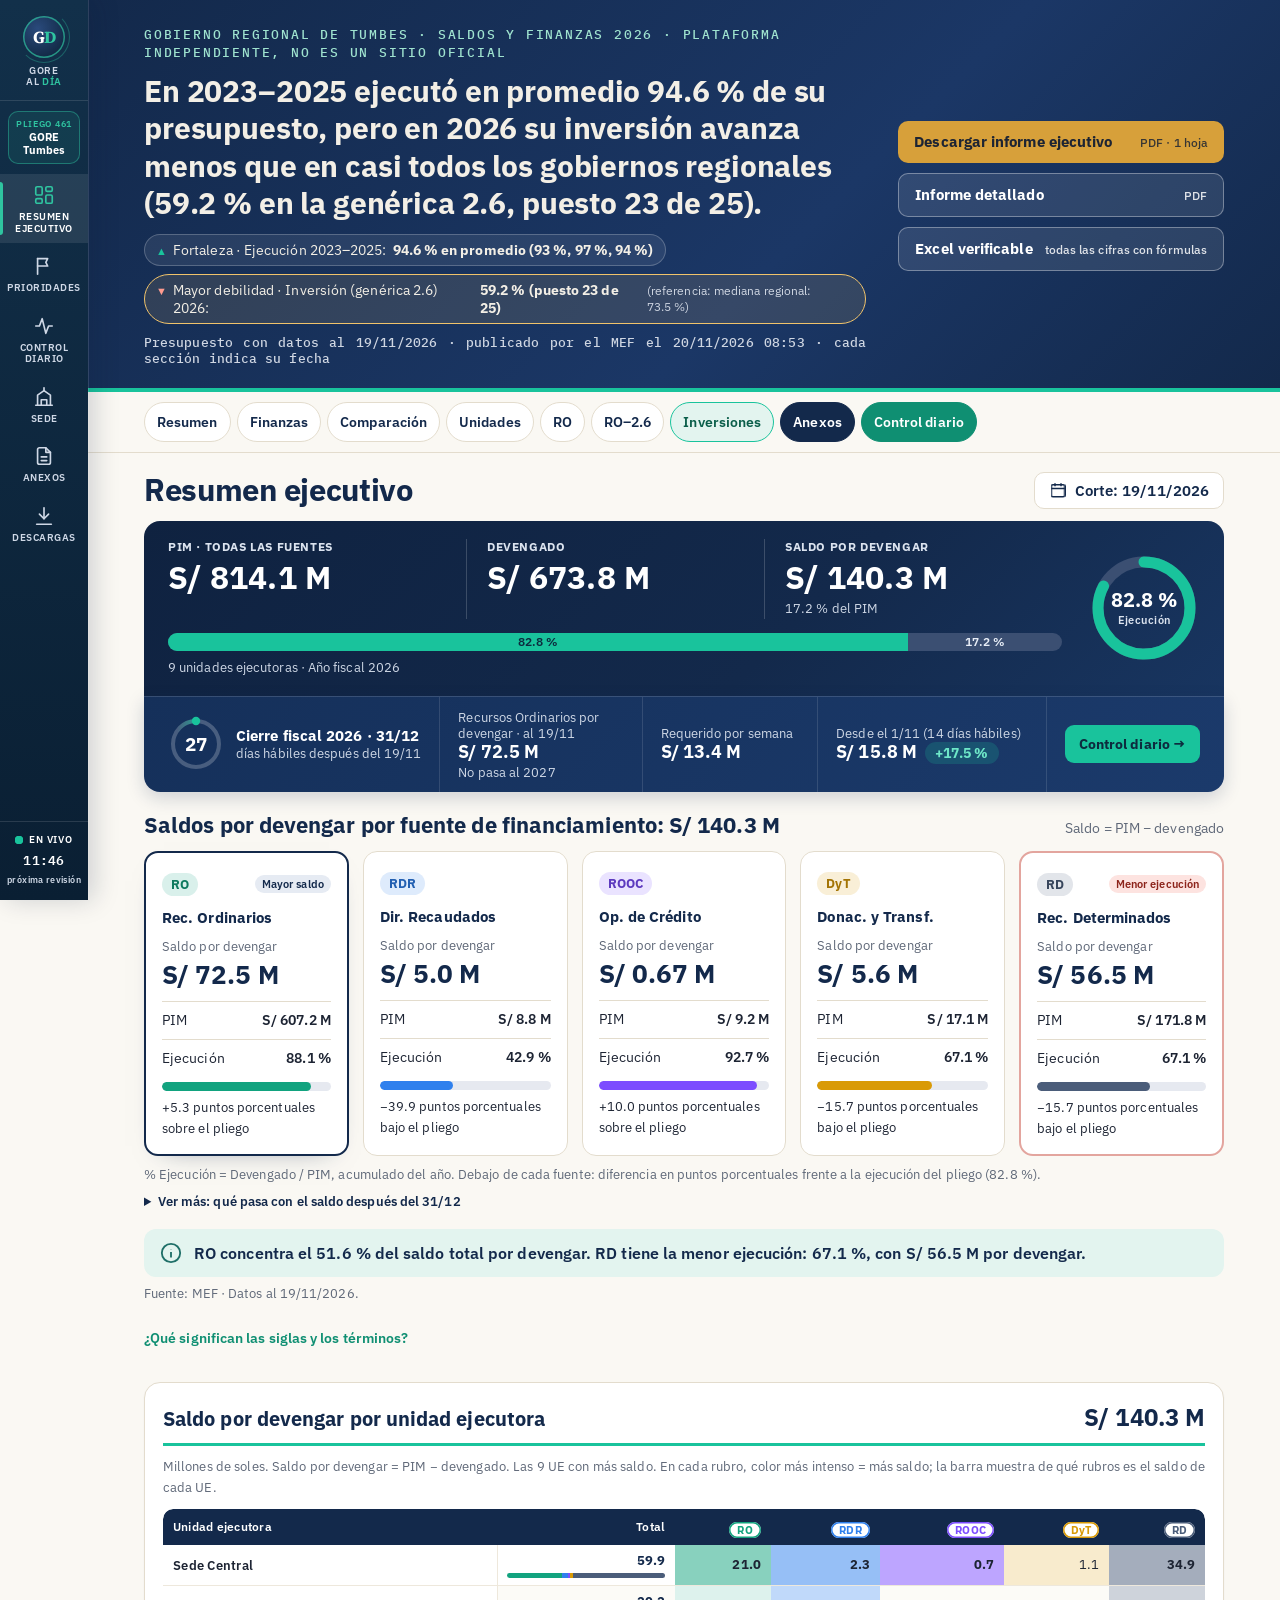
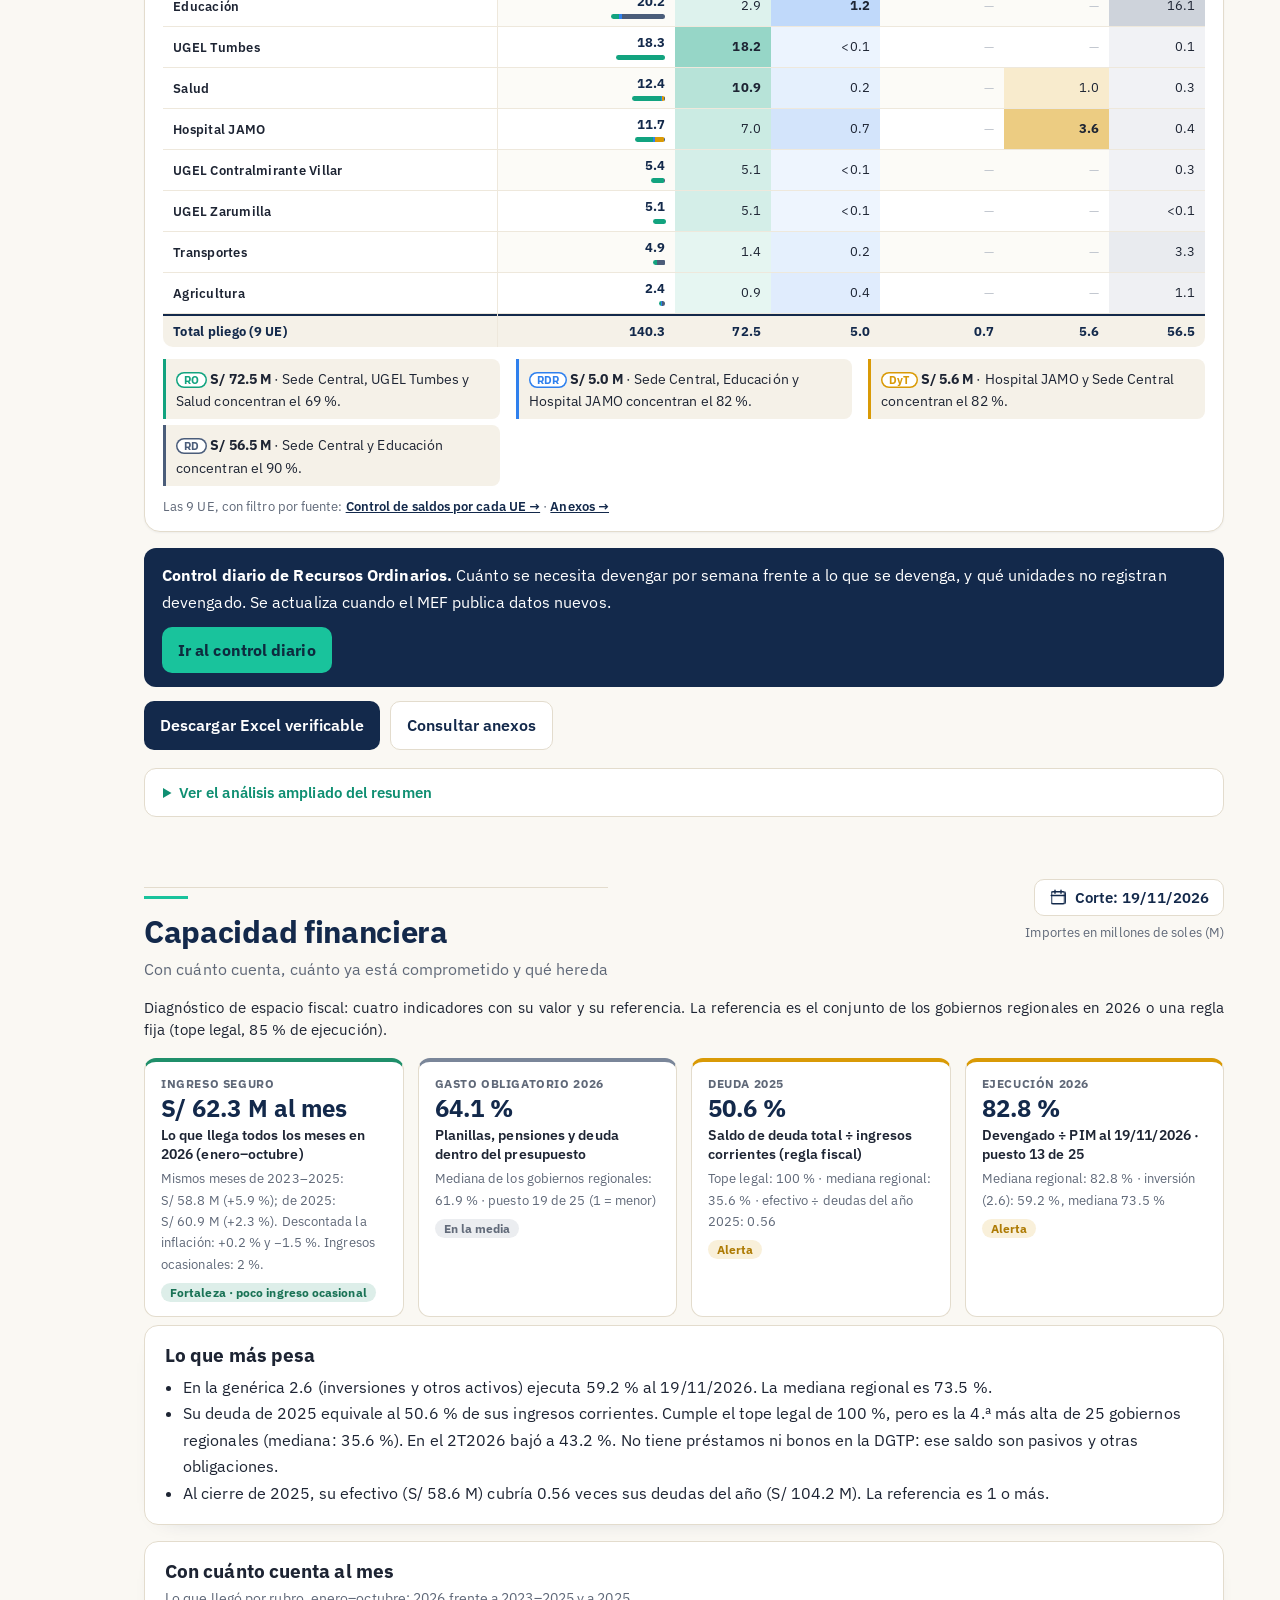
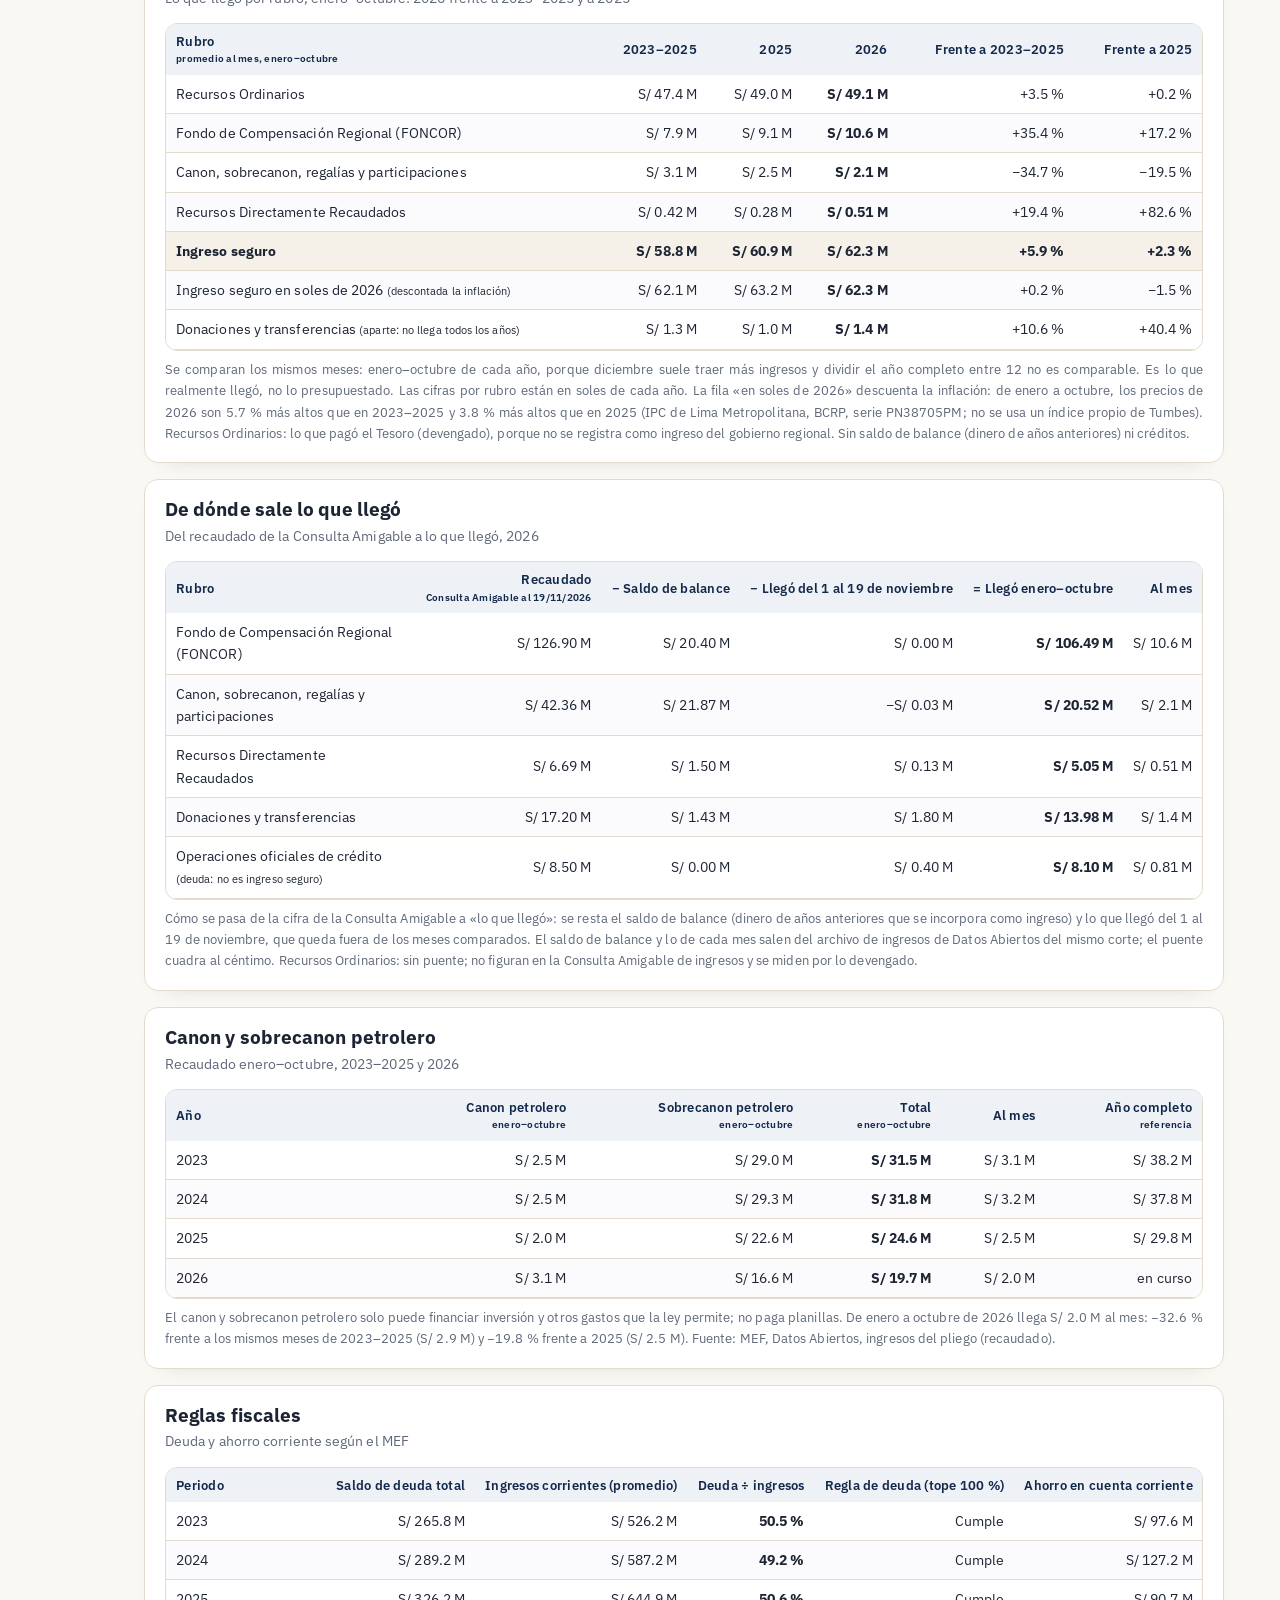
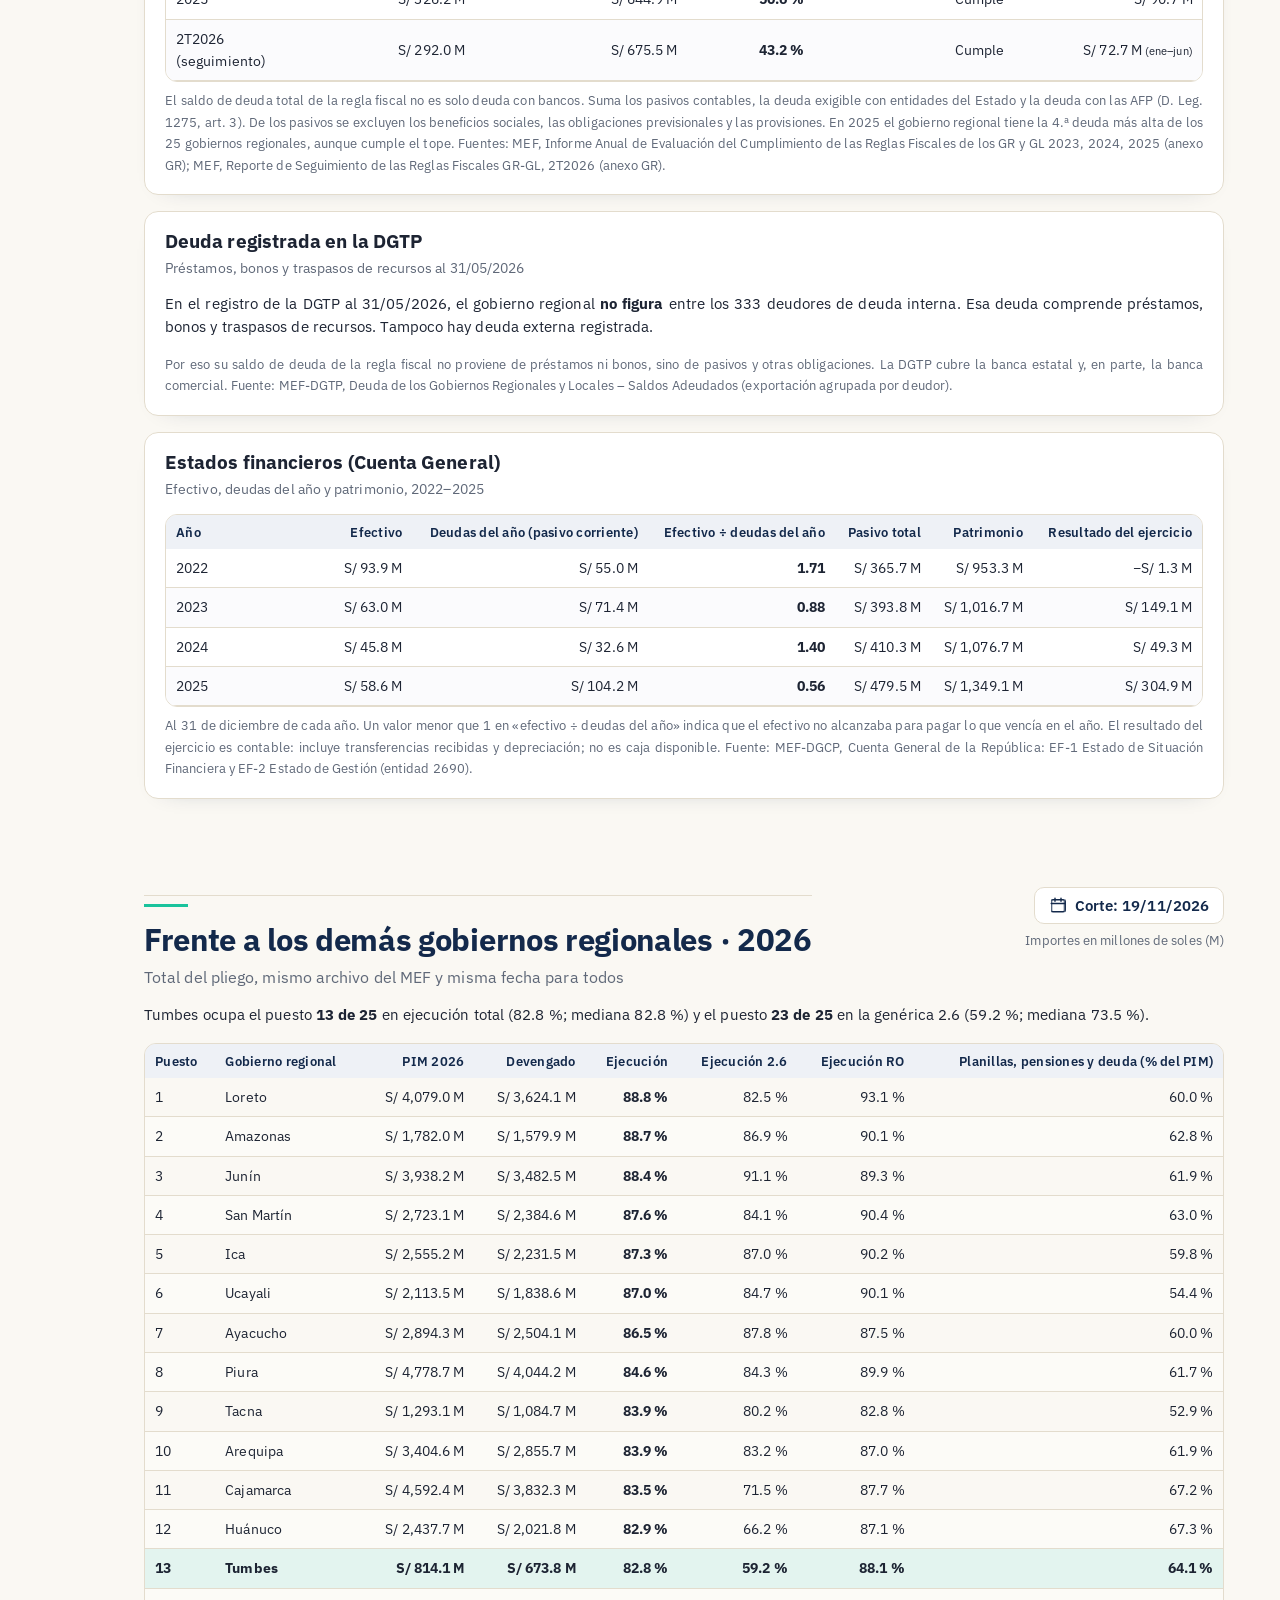
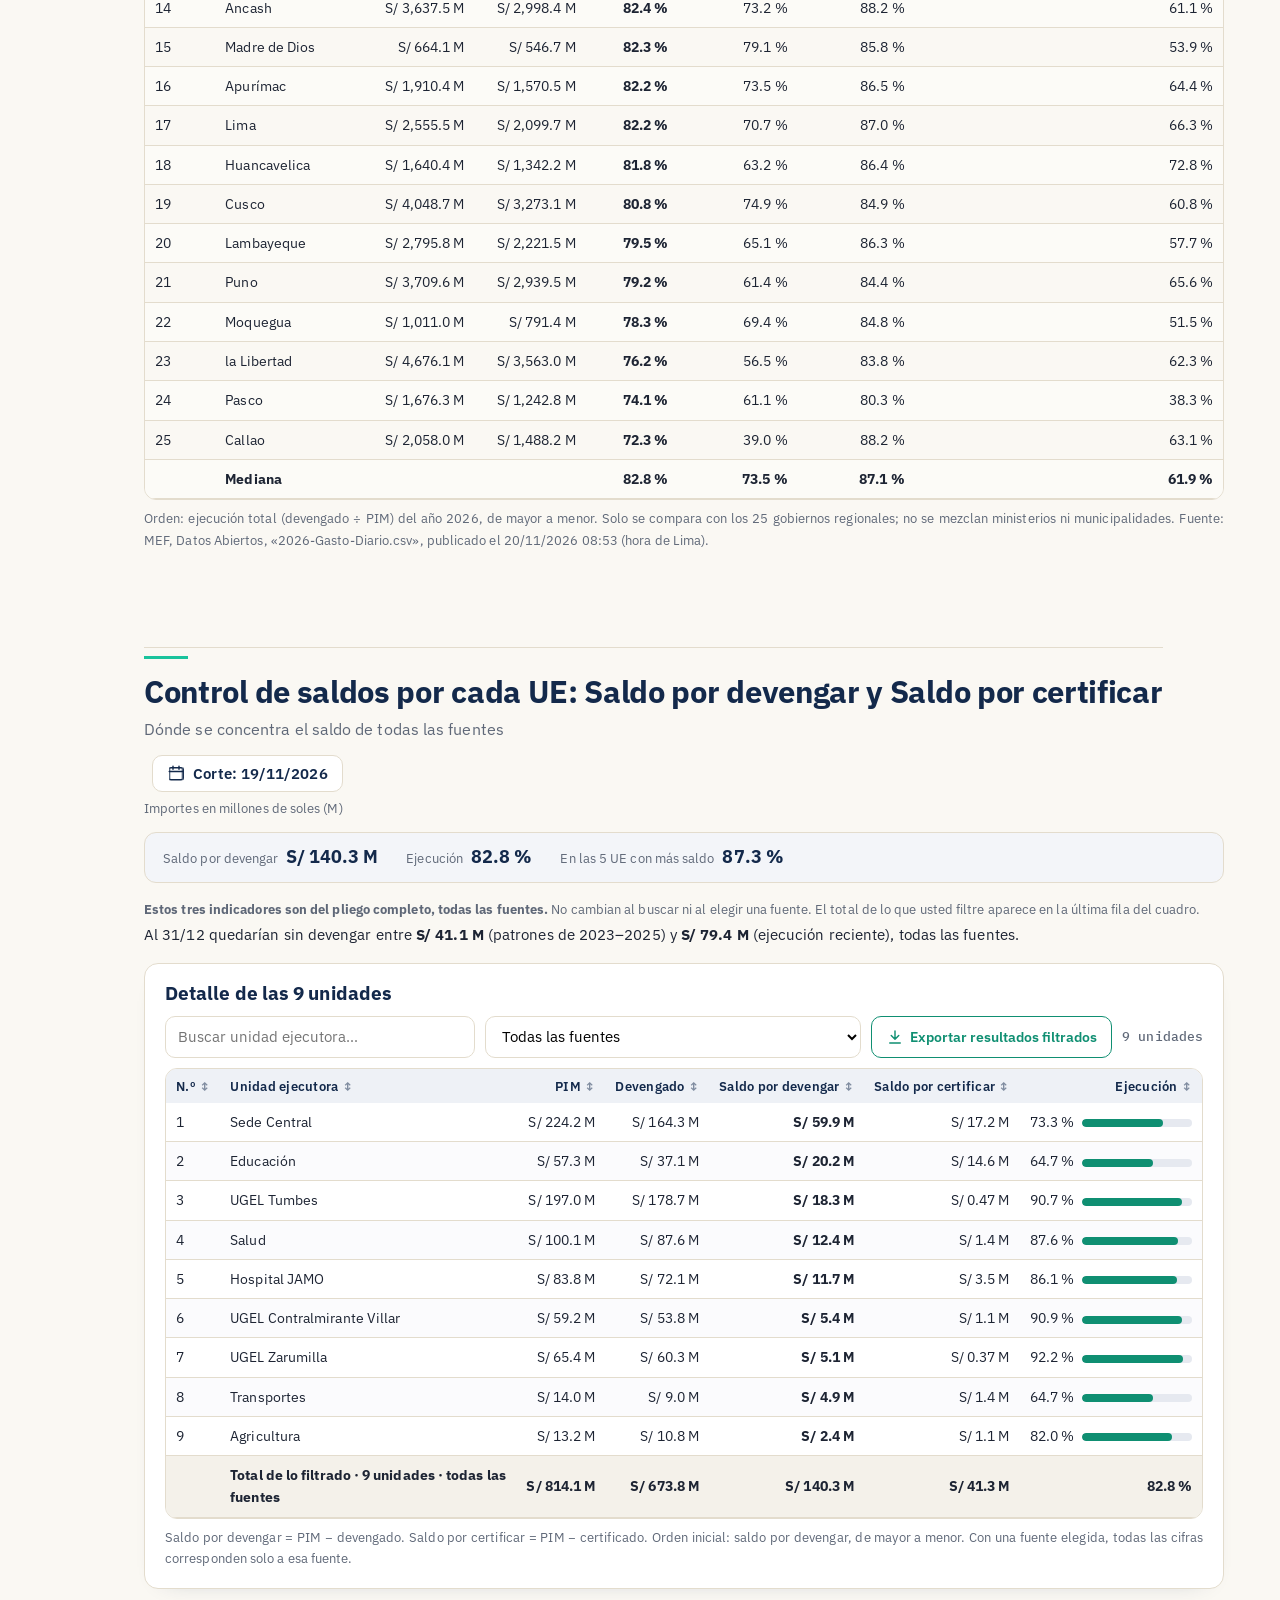
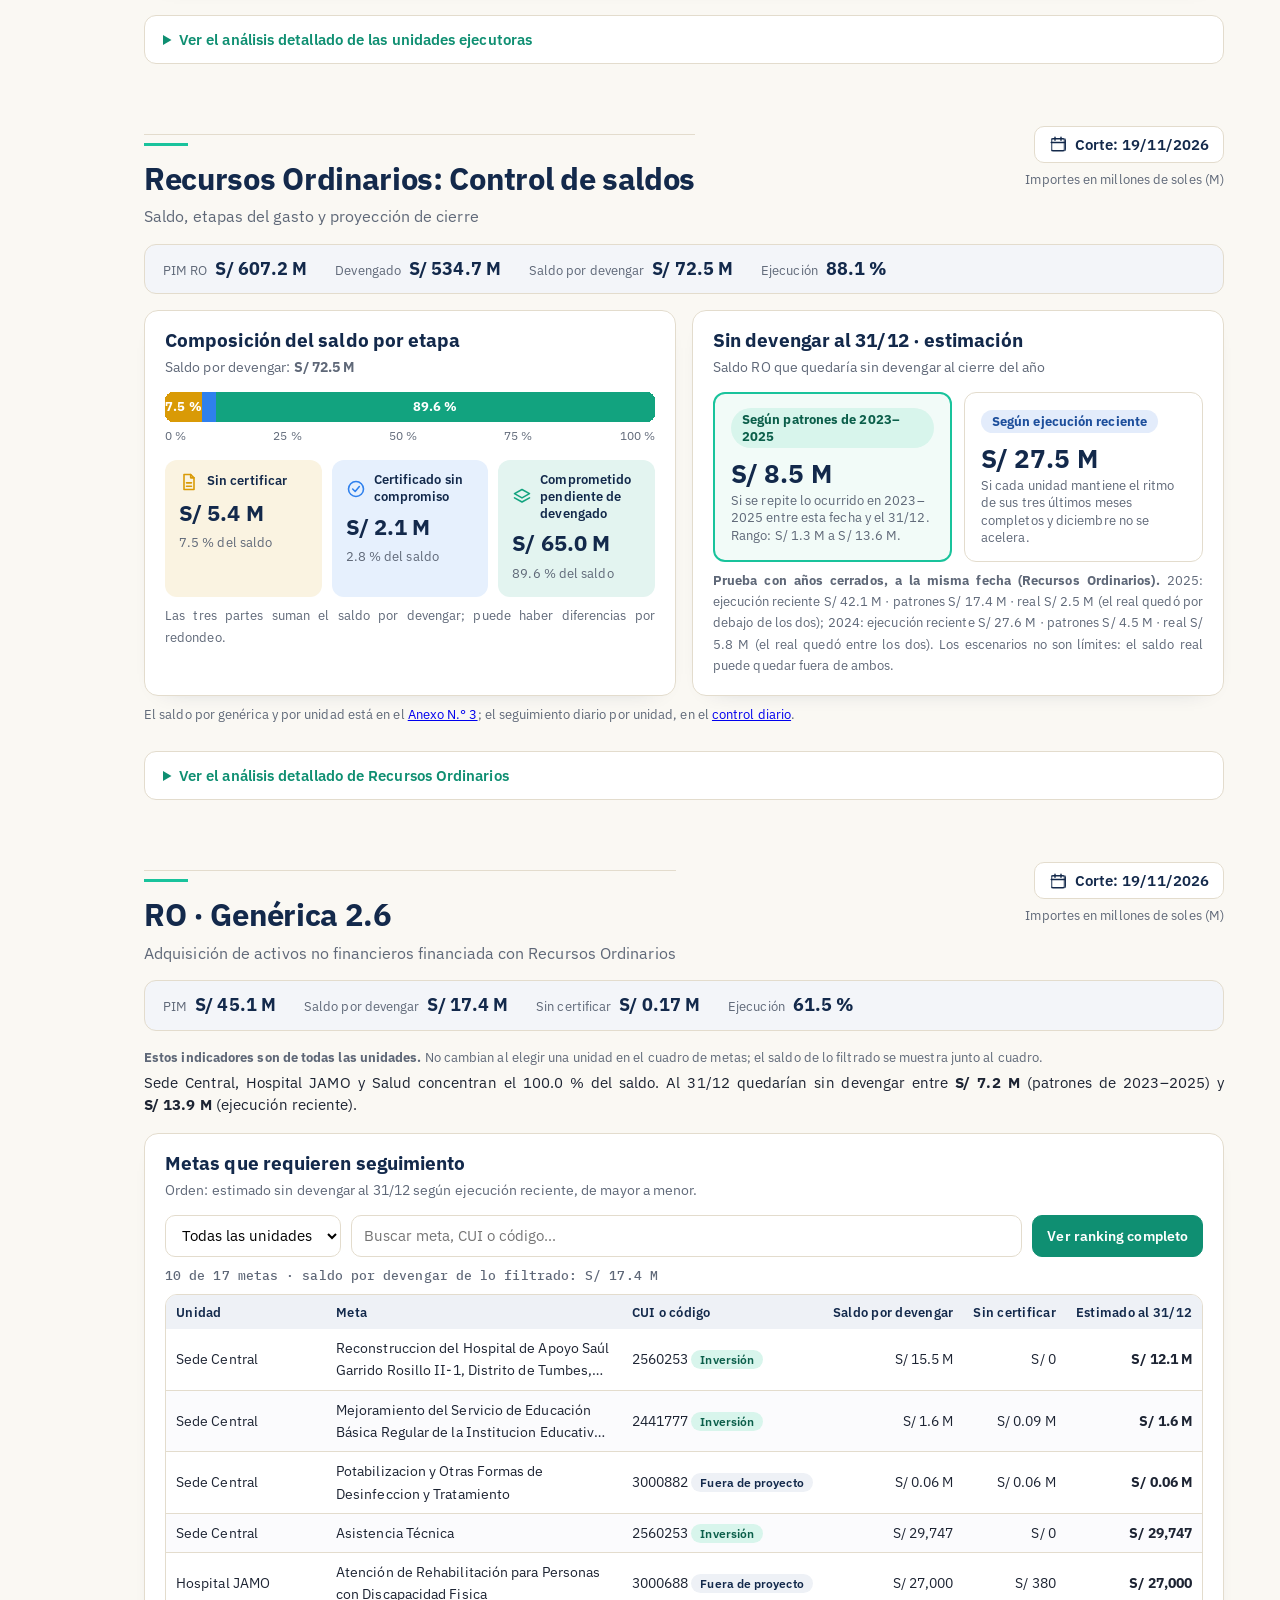
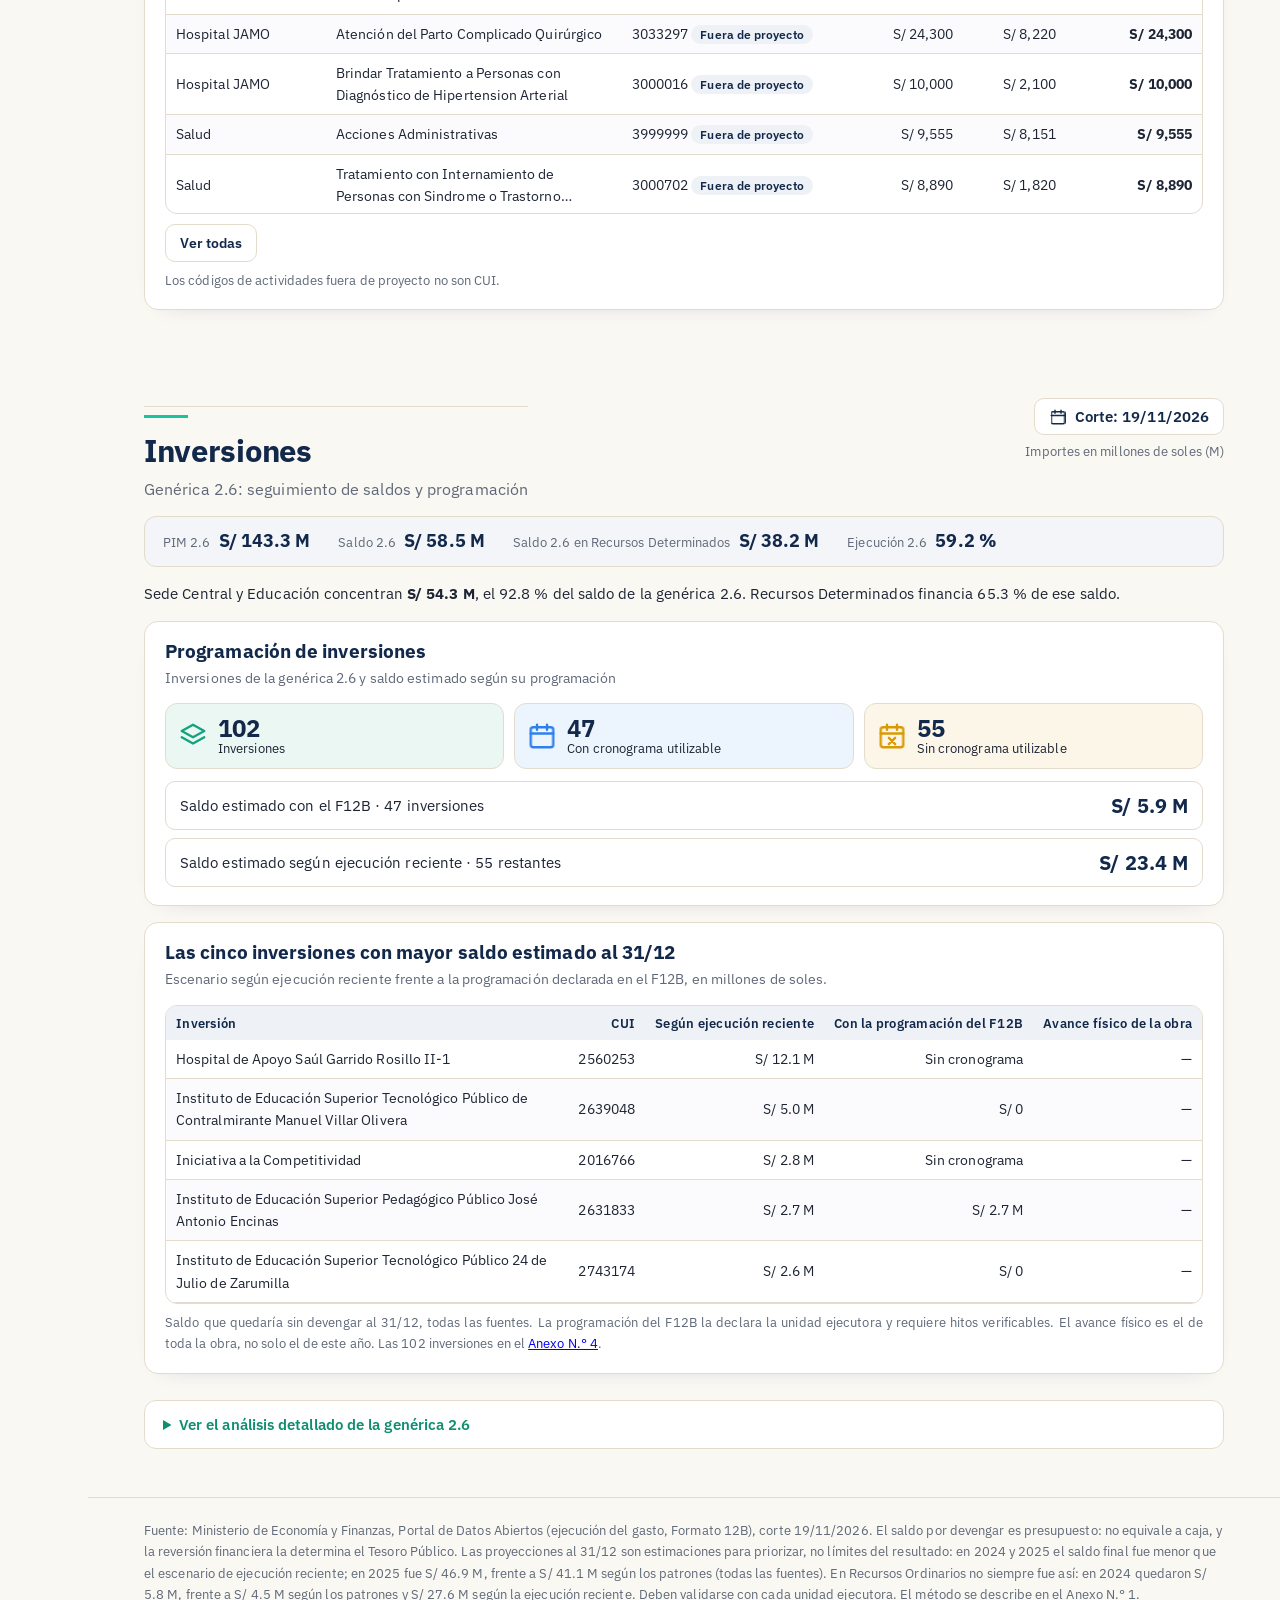
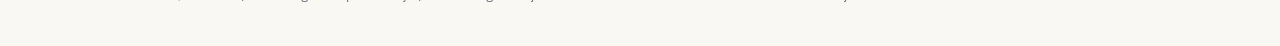
==== commit 04496193: "Control RO GORE Tumbes: consulta sin corte nuevo · informe al 19/11/2026" ====
--- a/index.html
+++ b/index.html
@@ -57,13 +57,13 @@
 <a class="card" href="goretumbes/">
 <div class="band"></div>
 <div class="in">
-<span class="tag">Corte 17/11/2026</span>
+<span class="tag">Corte 19/11/2026</span>
 <h3>Gobierno Regional de Tumbes</h3>
 <p>Saldos del pliego 461 y de sus 9 unidades ejecutoras, desde la Sede Central: fuentes de financiamiento, Recursos Ordinarios, inversiones y finanzas.</p>
 <div class="kp">
-<div><b>813.9</b><small>PIM (S/ M)</small></div>
-<div><b>82.5%</b><small>Devengado</small></div>
-<div><b>142.5</b><small>Saldo (S/ M)</small></div>
+<div><b>814.1</b><small>PIM (S/ M)</small></div>
+<div><b>82.8%</b><small>Devengado</small></div>
+<div><b>140.3</b><small>Saldo (S/ M)</small></div>
 </div>
 <div class="go">Consultar informe →</div>
 </div>
--- a/herramientas/marco.css
+++ b/herramientas/marco.css
@@ -103,6 +103,8 @@
 
 /* Contenido que sube con fundido al entrar */
 .mc-sube{animation:mc-sube .7s var(--mc-curva) both}
+/* Cifra principal: aparece con su valor real, con un fundido breve (nunca un número intermedio) */
+.mc-cifra-entra{animation:mc-cifra .45s ease-out both}
 
 /* Barras que se llenan y columnas que crecen */
 .mc-llena{transform-origin:left center;animation:mc-llenar .9s cubic-bezier(.2,.7,.2,1) both}
@@ -140,6 +142,7 @@
 
 /* ---------- Animaciones ---------- */
 @keyframes mc-sube{0%{opacity:0;transform:translateY(14px)}}
+@keyframes mc-cifra{0%{opacity:0;filter:blur(3px);transform:translateY(6px)}}
 @keyframes mc-nace{0%{opacity:0;filter:brightness(1.8);transform:rotate(-24deg) scale(.7)}100%{opacity:1;filter:none;transform:none}}
 @keyframes mc-orbita{to{transform:rotate(360deg)}}
 @keyframes mc-entra-izq{0%{opacity:0;transform:translateX(-14px)}}
@@ -155,7 +158,7 @@
 
 /* Quien desactivó las animaciones en su equipo no ve ninguna. */
 @media (prefers-reduced-motion:reduce){
-  .mc-riel *,.mc-riel *::before,.mc-riel *::after,.mc-panel,.mc-panel *,.mc-intro,.mc-intro *,.mc-sube,.mc-llena,.mc-crece,.mc-destello,.mc-aviso,#detalle:not([hidden]){
+  .mc-riel *,.mc-riel *::before,.mc-riel *::after,.mc-panel,.mc-panel *,.mc-intro,.mc-intro *,.mc-sube,.mc-cifra-entra,.mc-llena,.mc-crece,.mc-destello,.mc-aviso,#detalle:not([hidden]){
     animation:none!important;transition:none!important}
   .mc-lista li{opacity:1}
 }
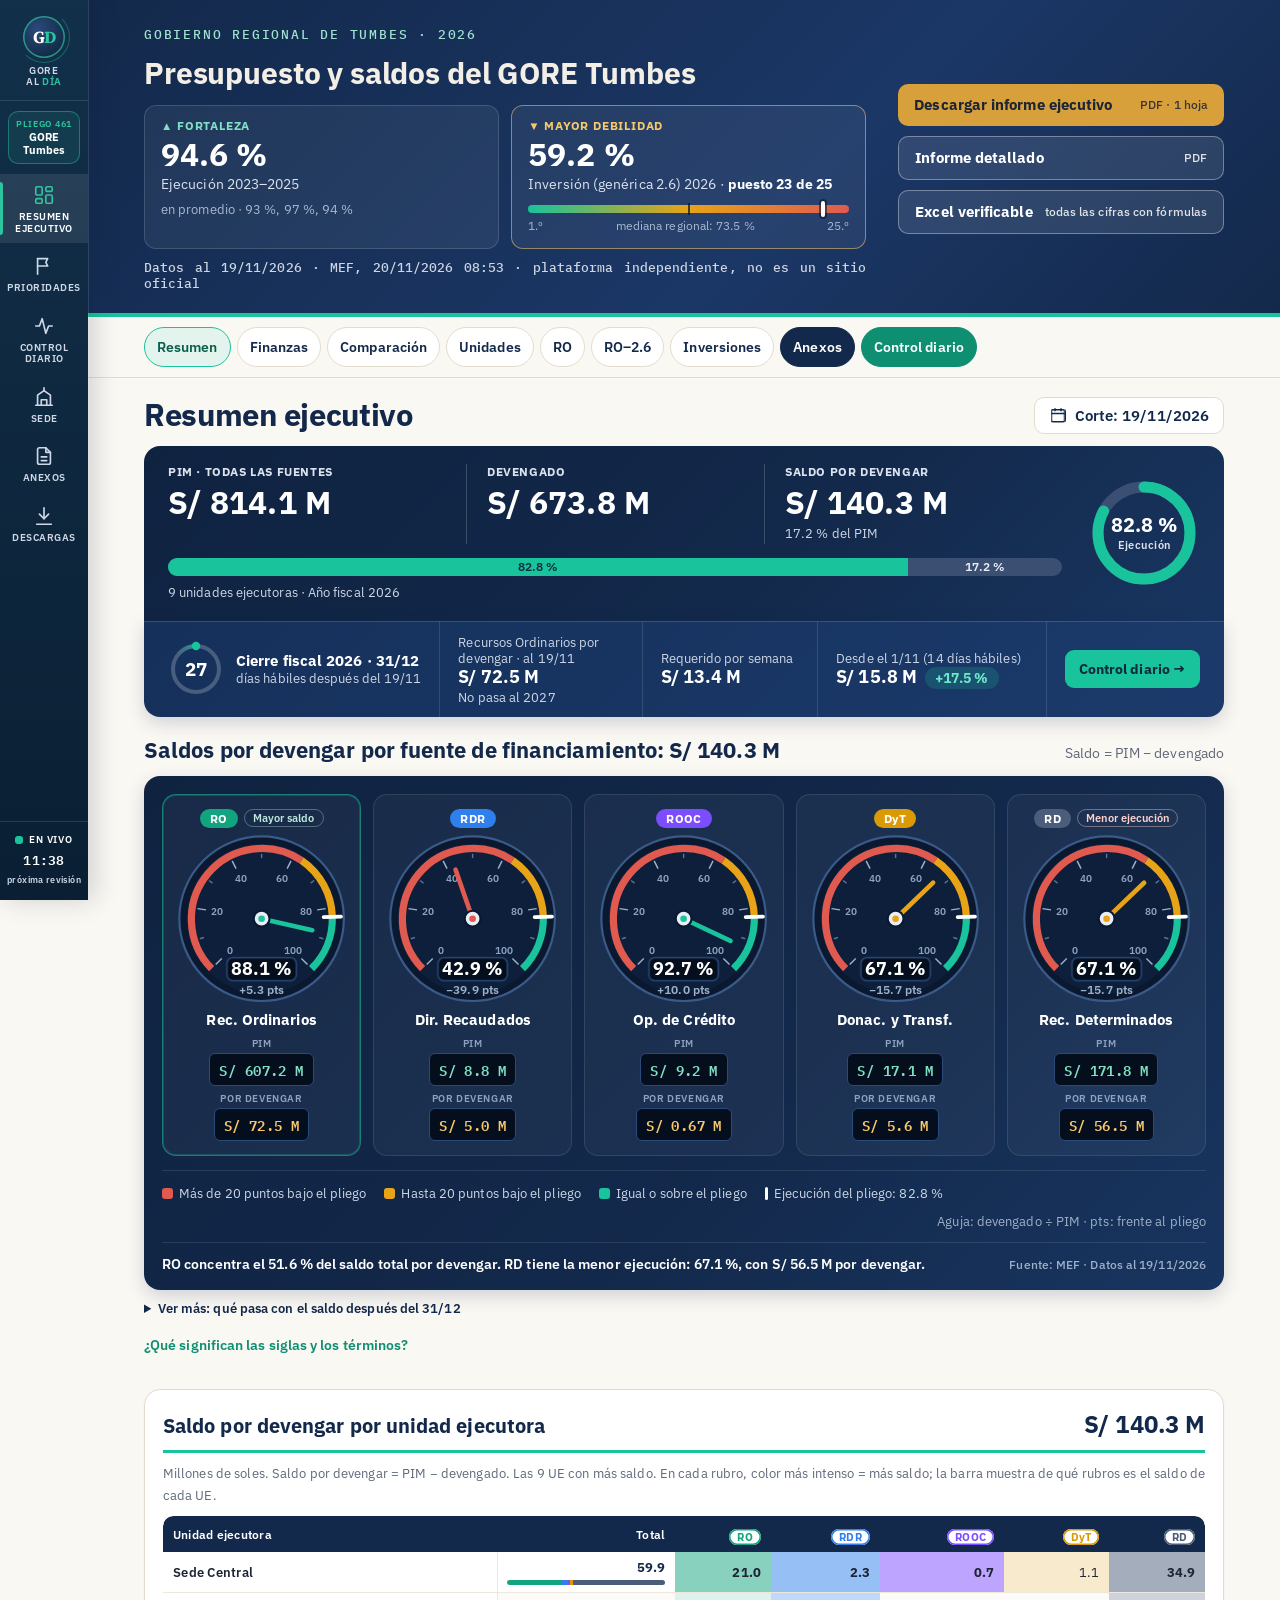
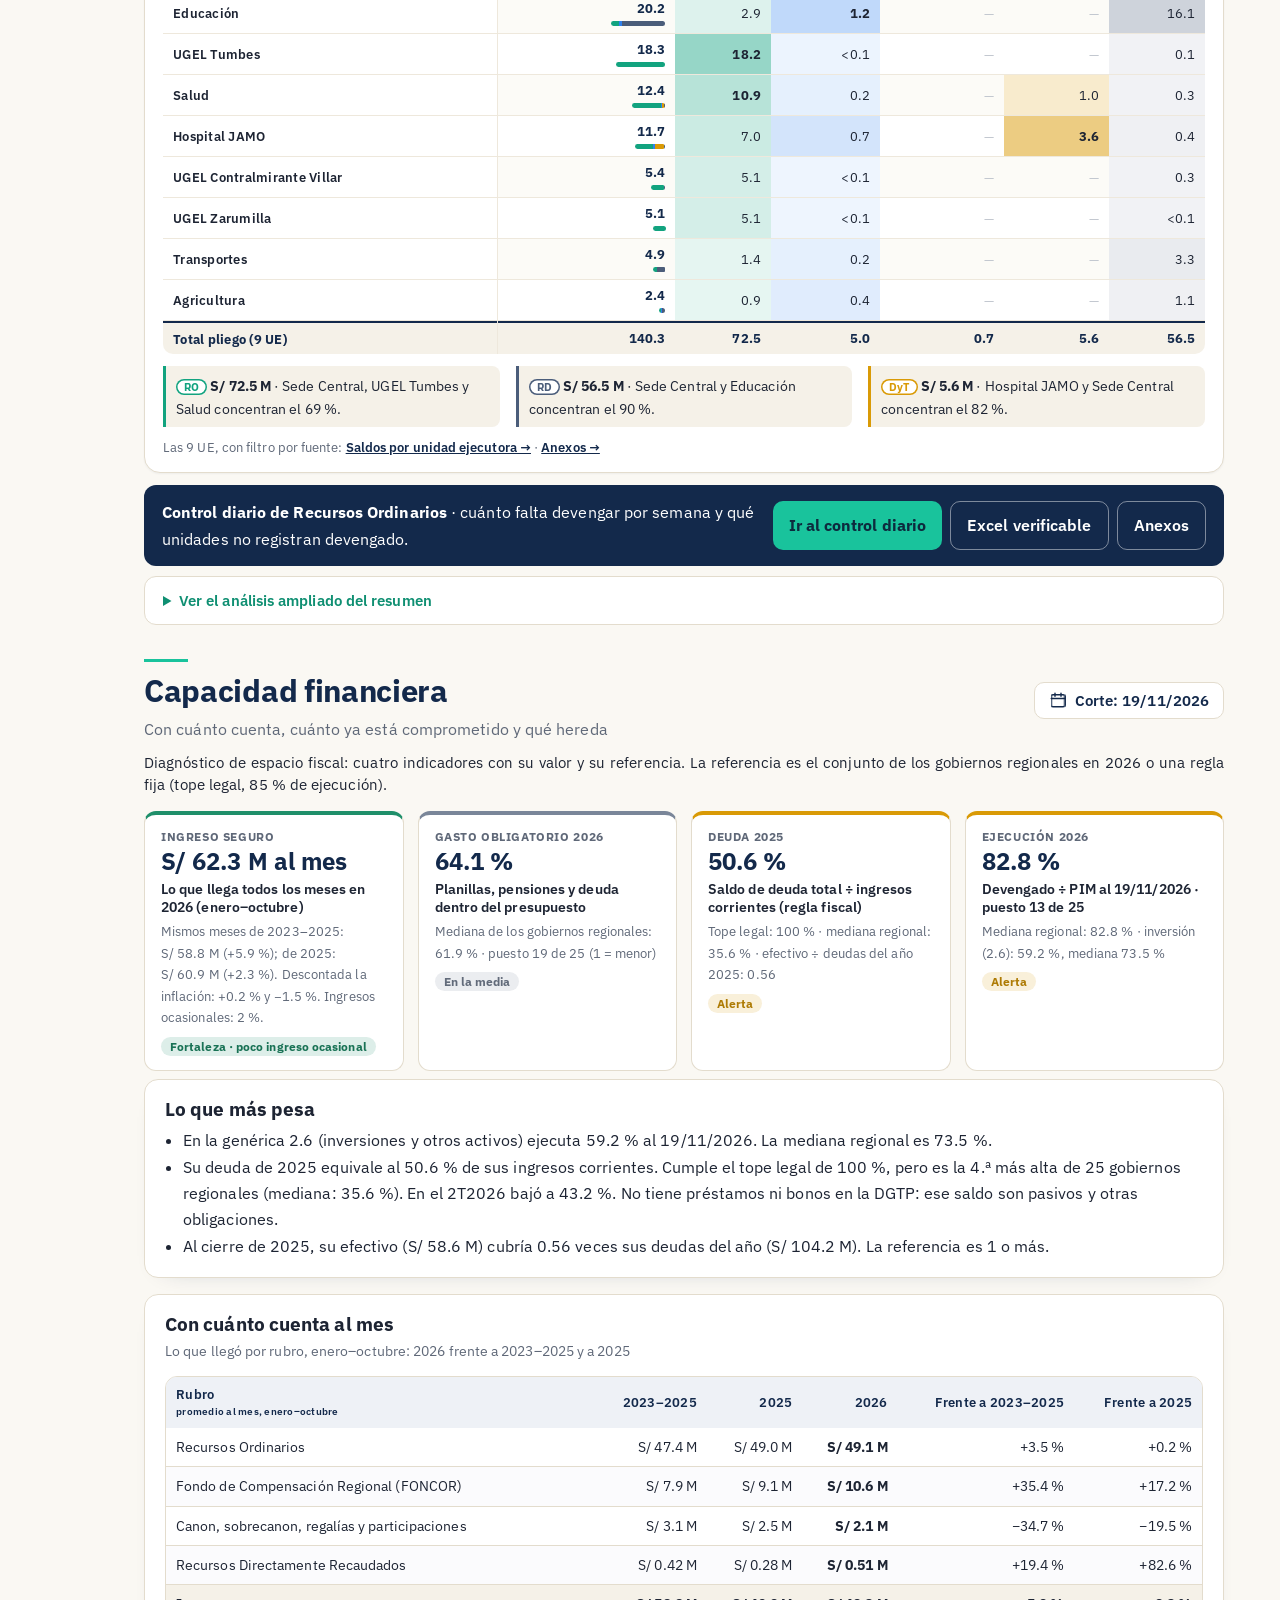
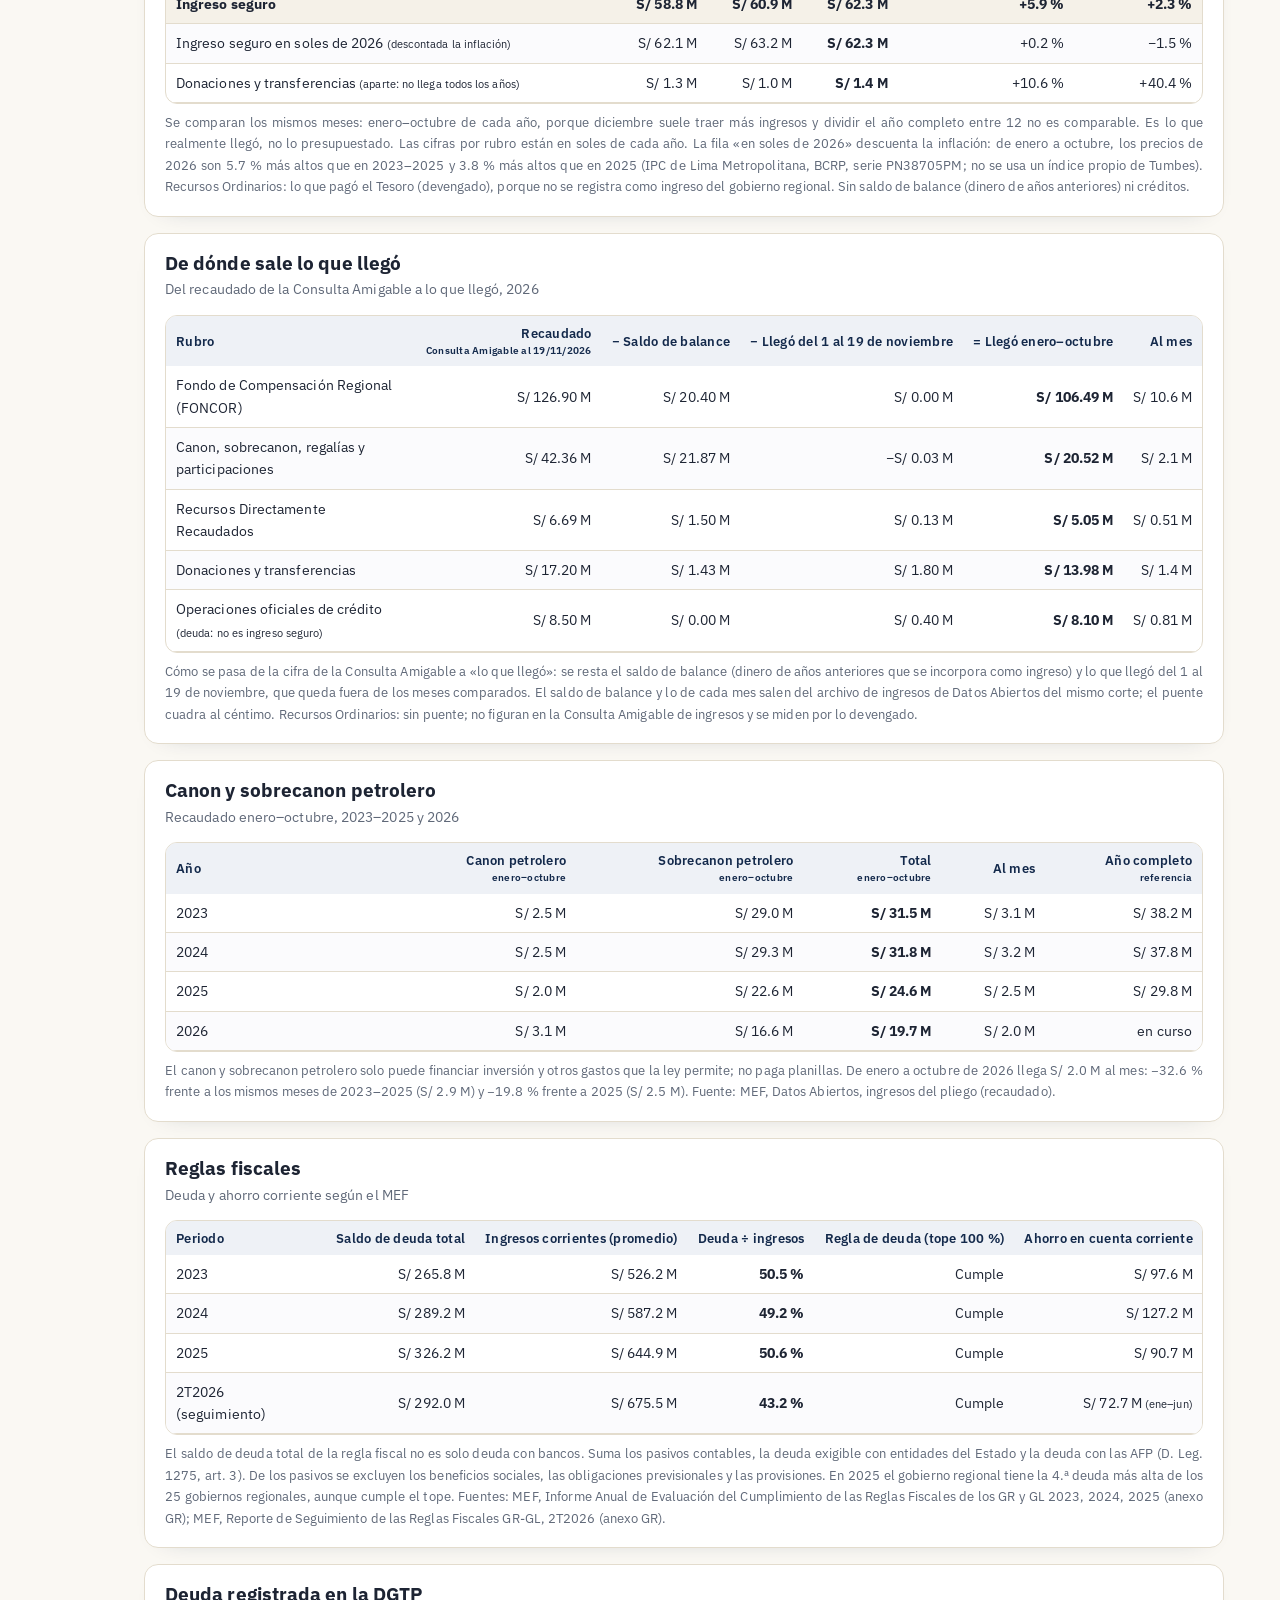
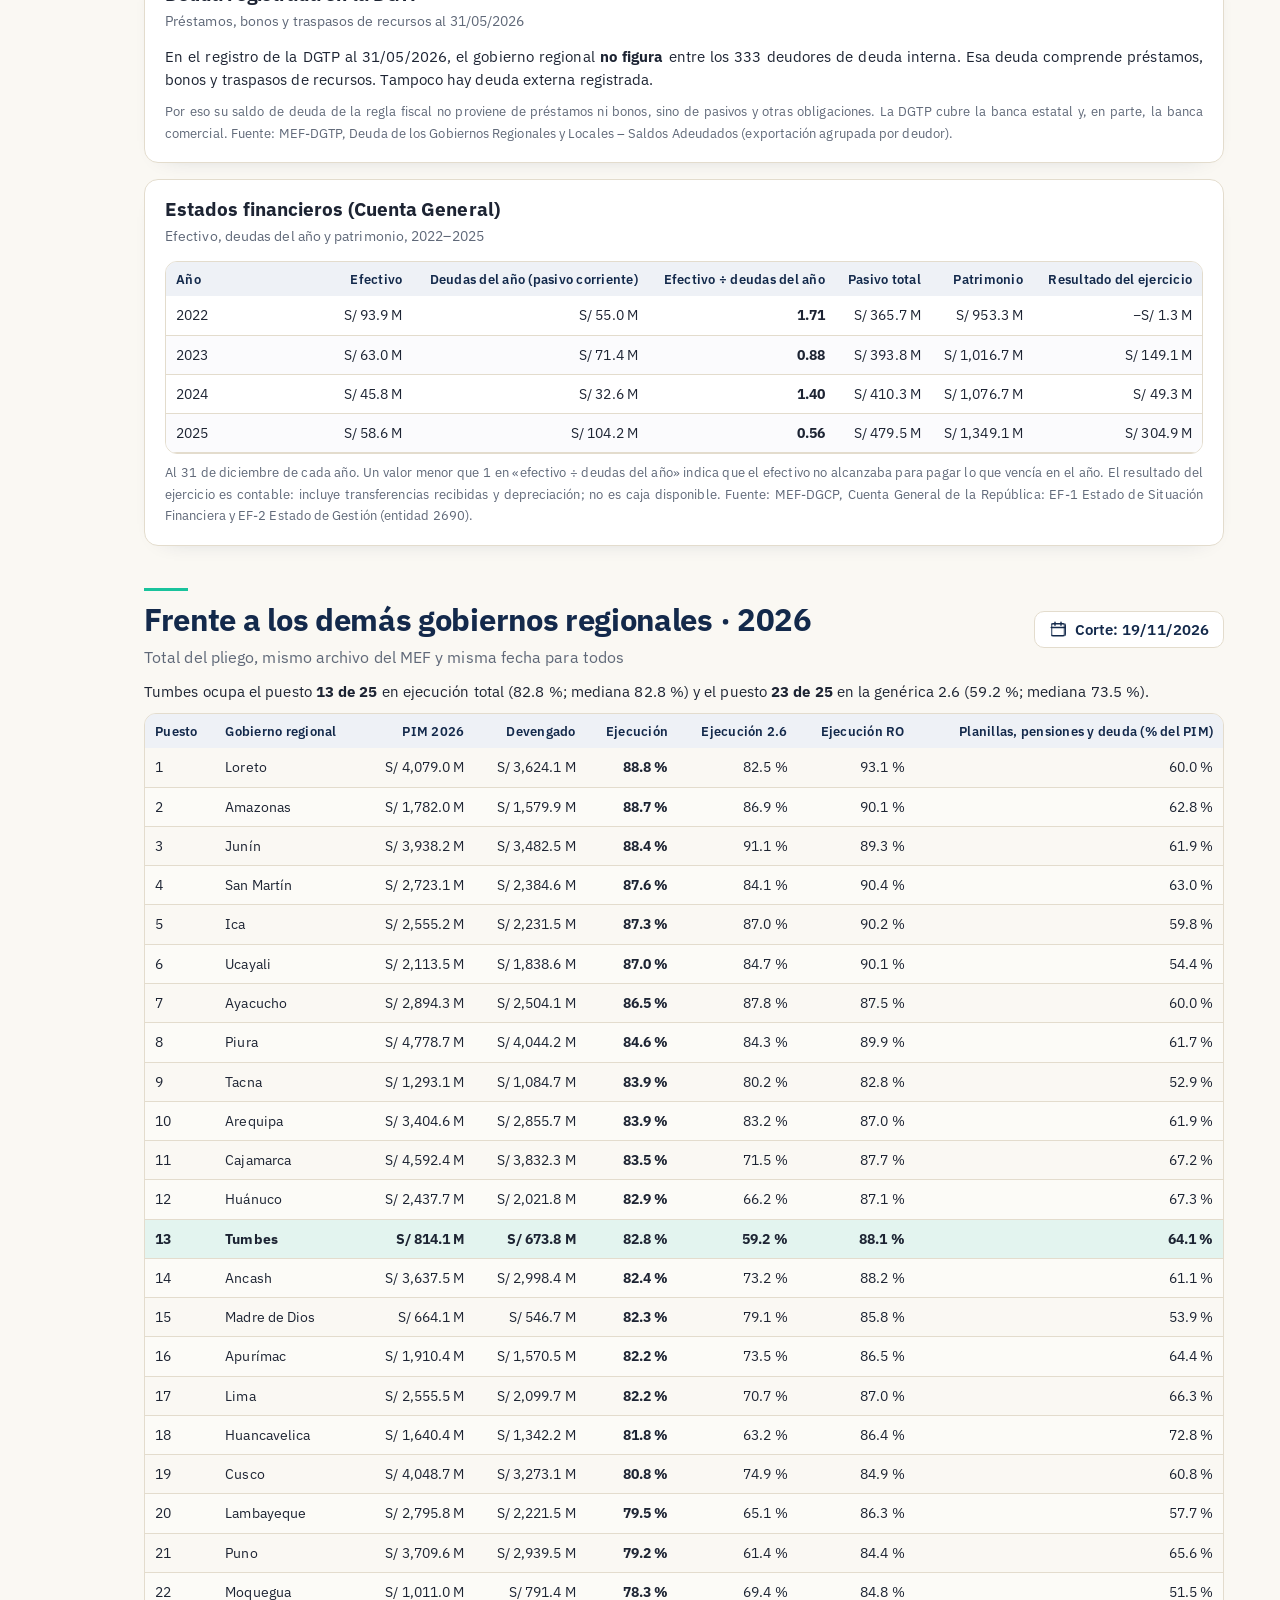
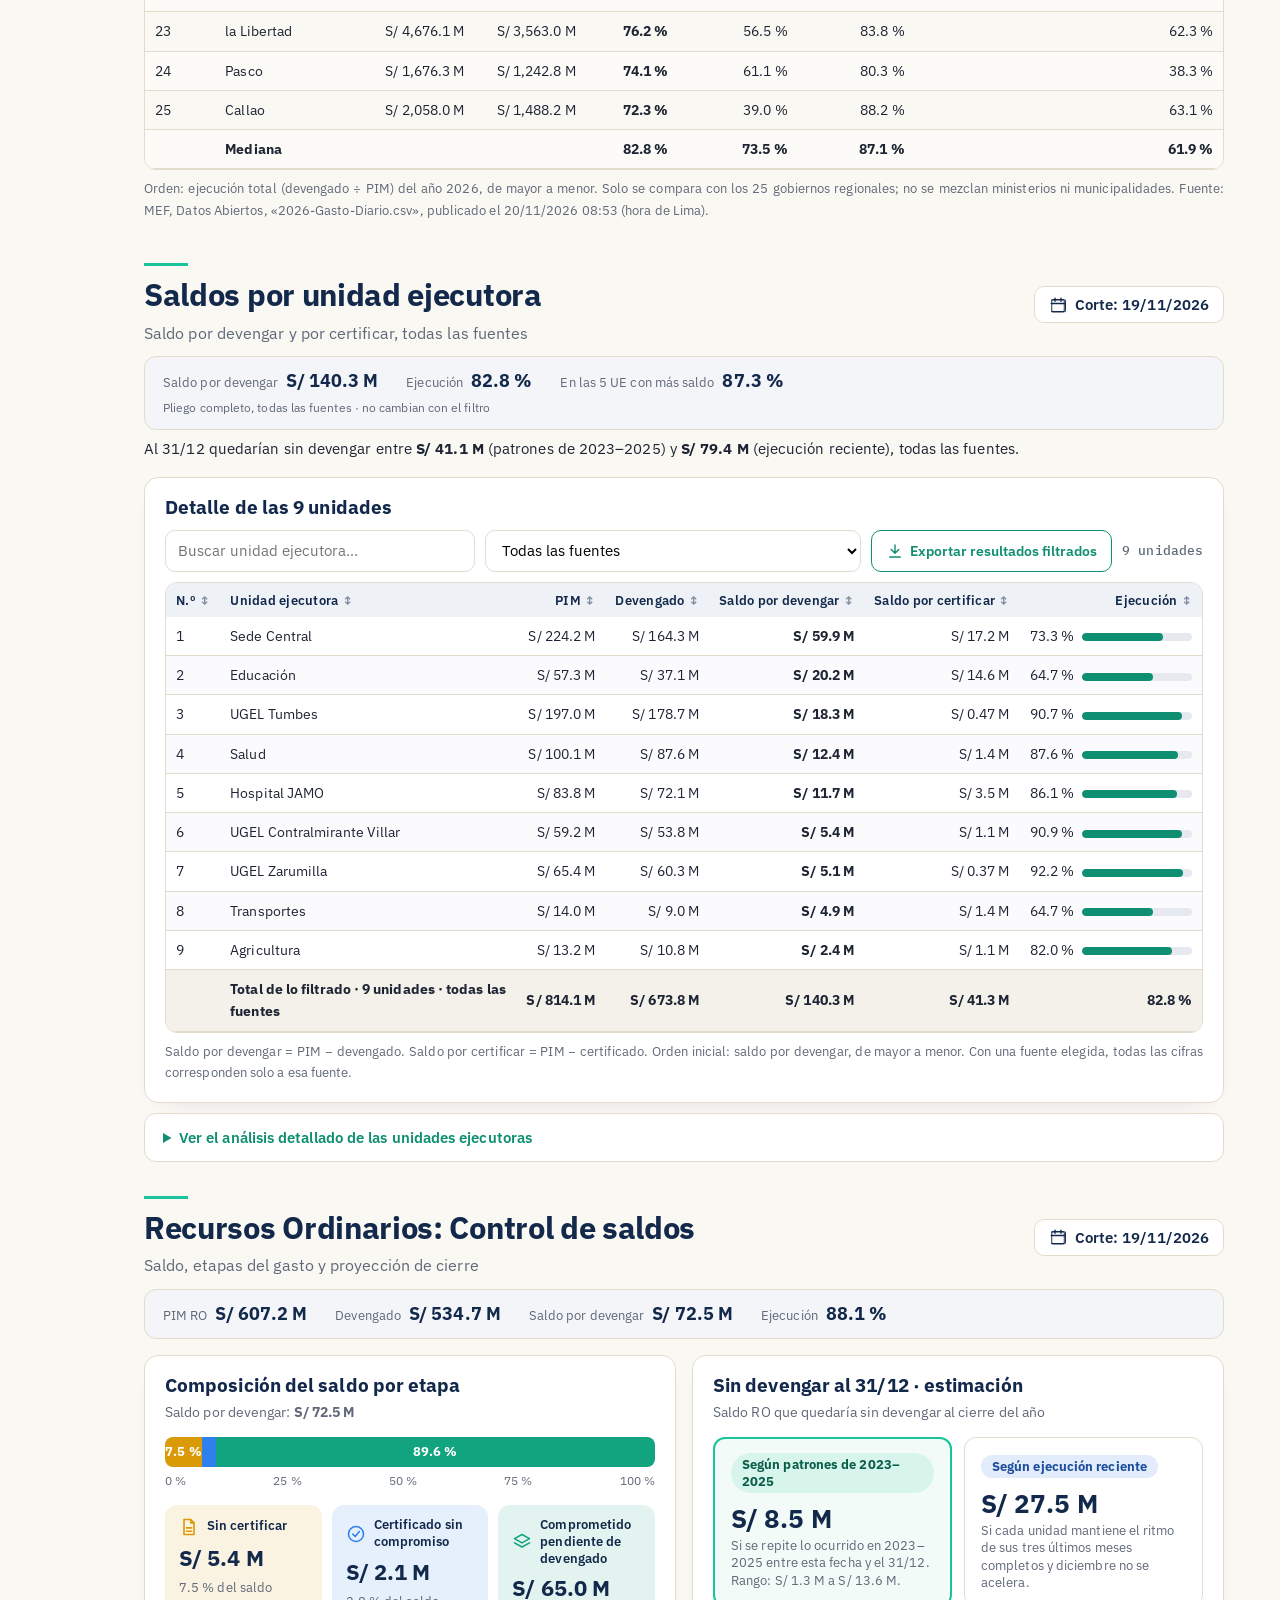
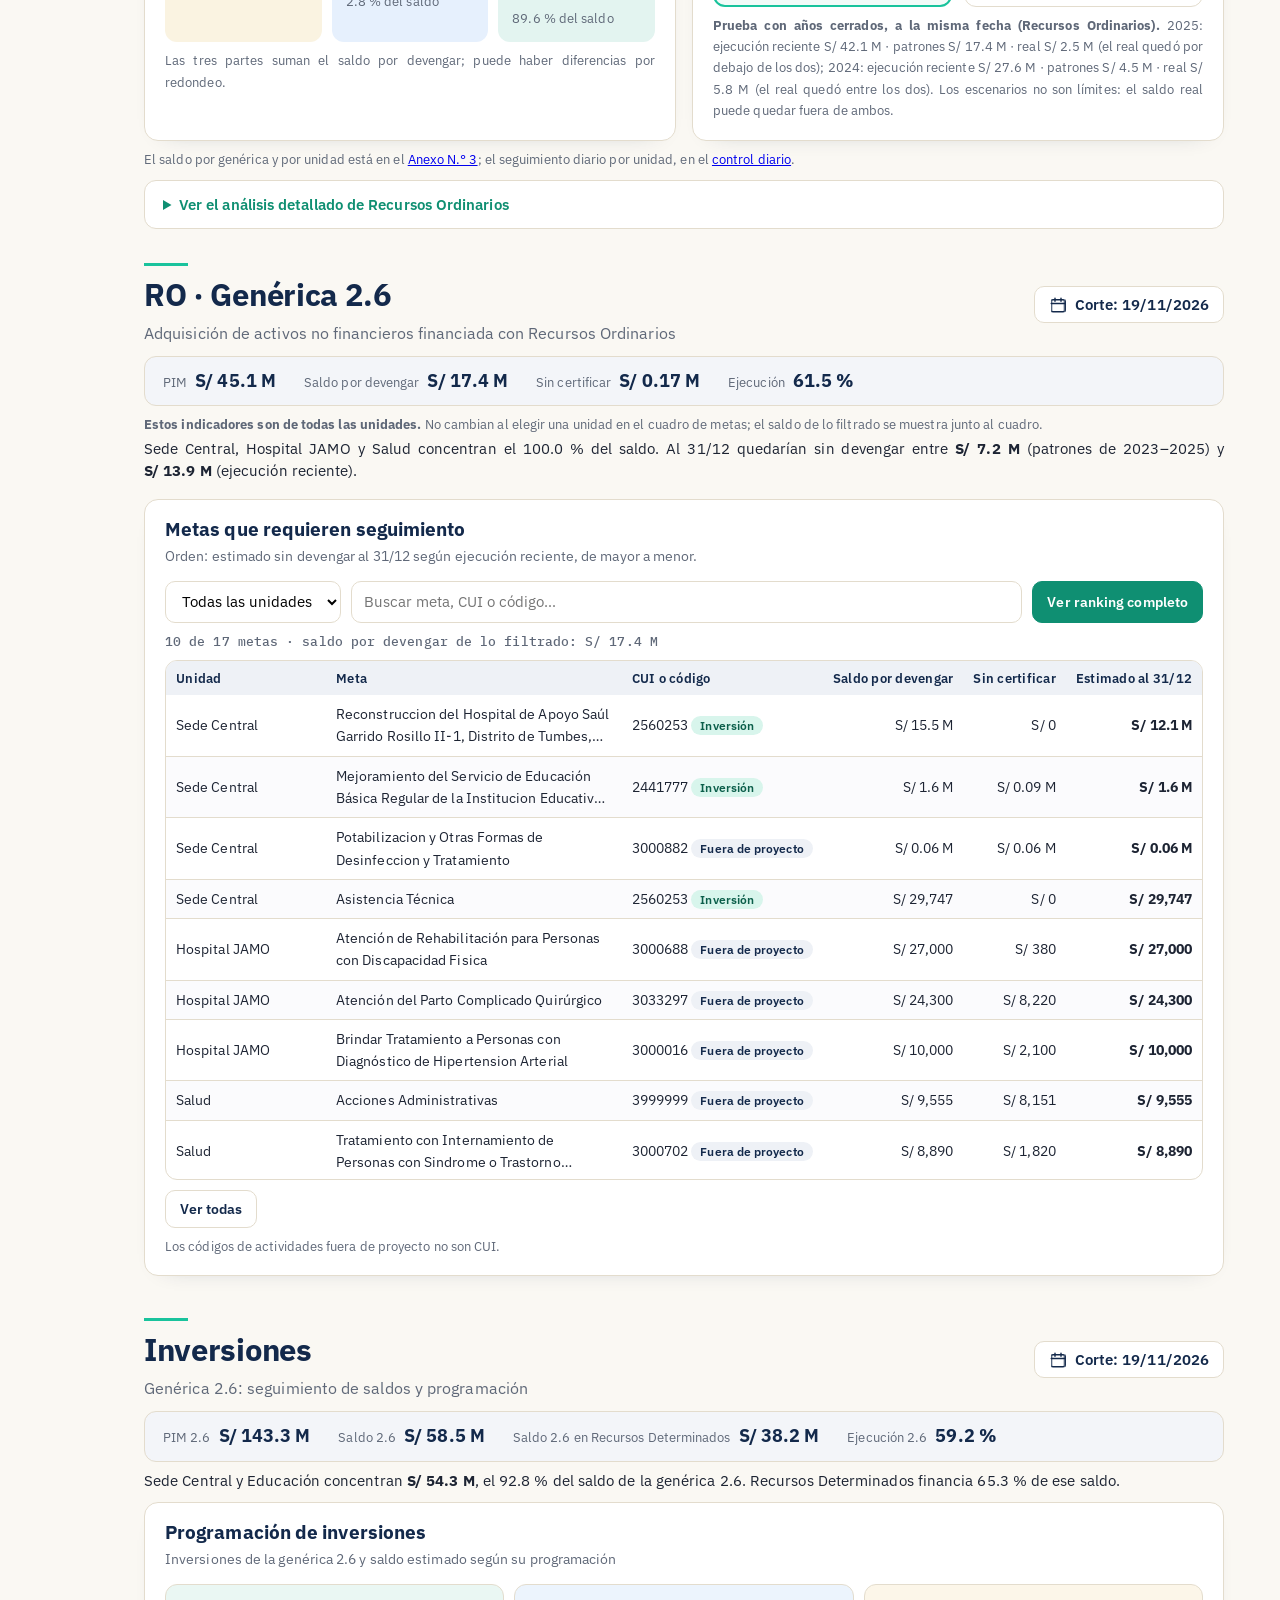
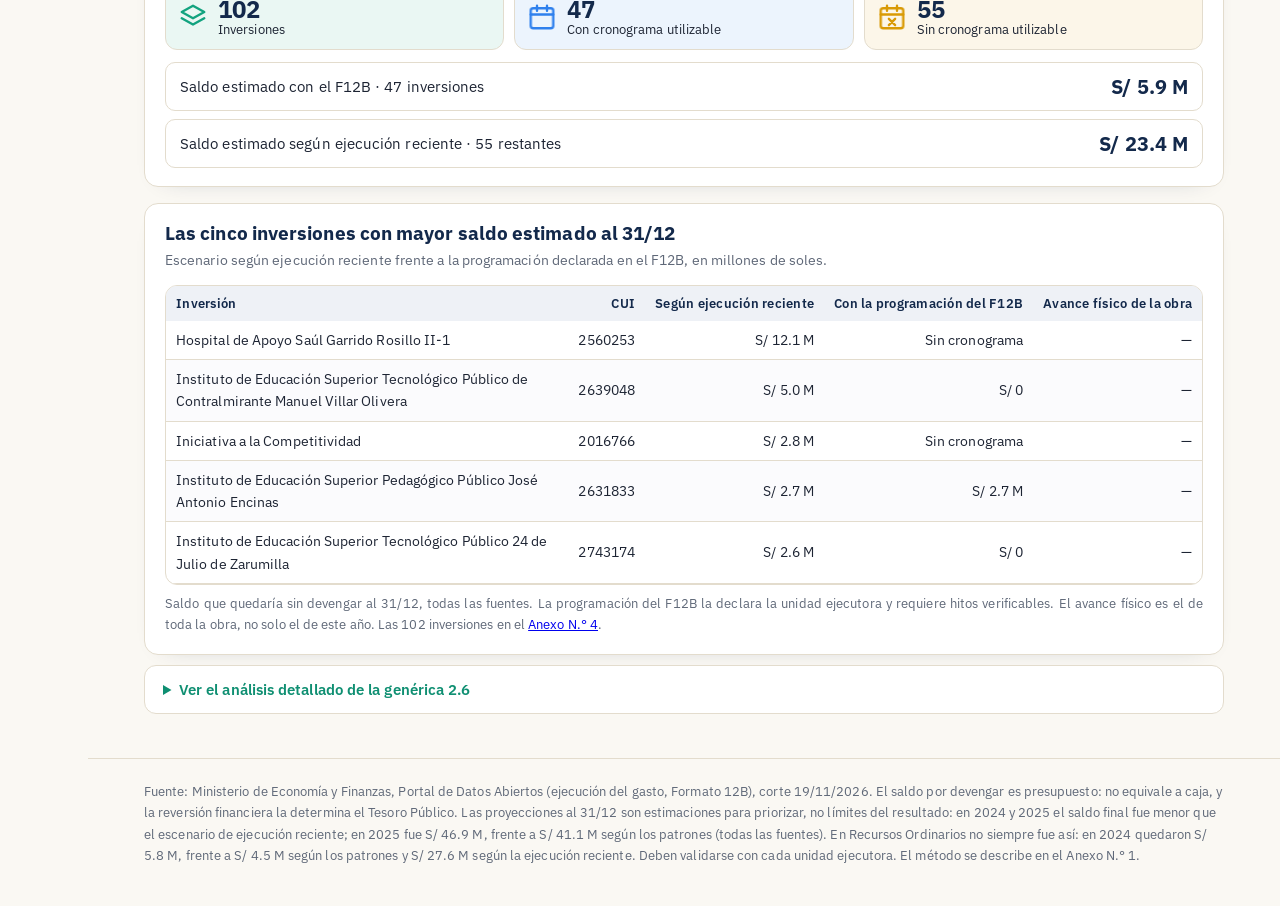
==== commit 79fdd944: "Imagen propia y vista previa al compartir en WhatsApp y redes" ====
--- a/index.html
+++ b/index.html
@@ -43,6 +43,7 @@
 footer{border-top:1px solid var(--line);padding:22px 16px;color:var(--muted);font-size:13px}
 </style>
 <link rel="stylesheet" href="/herramientas/marco.css"><script src="/herramientas/portal.js"></script><script src="/herramientas/marco.js"></script>
+<meta property="og:type" content="website"><meta property="og:site_name" content="GORE al Día"><meta property="og:title" content="GORE al Día"><meta property="og:description" content="Saldos, proyección al cierre y control diario de los gobiernos regionales del Perú, con datos abiertos del MEF."><meta property="og:url" content="https://gorealdia.github.io/"><meta property="og:image" content="https://gorealdia.github.io/herramientas/compartir.png"><meta property="og:image:width" content="1200"><meta property="og:image:height" content="630"><meta property="og:locale" content="es_PE"><meta name="twitter:card" content="summary_large_image">
 </head>
 <body>
 <header><div class="w">
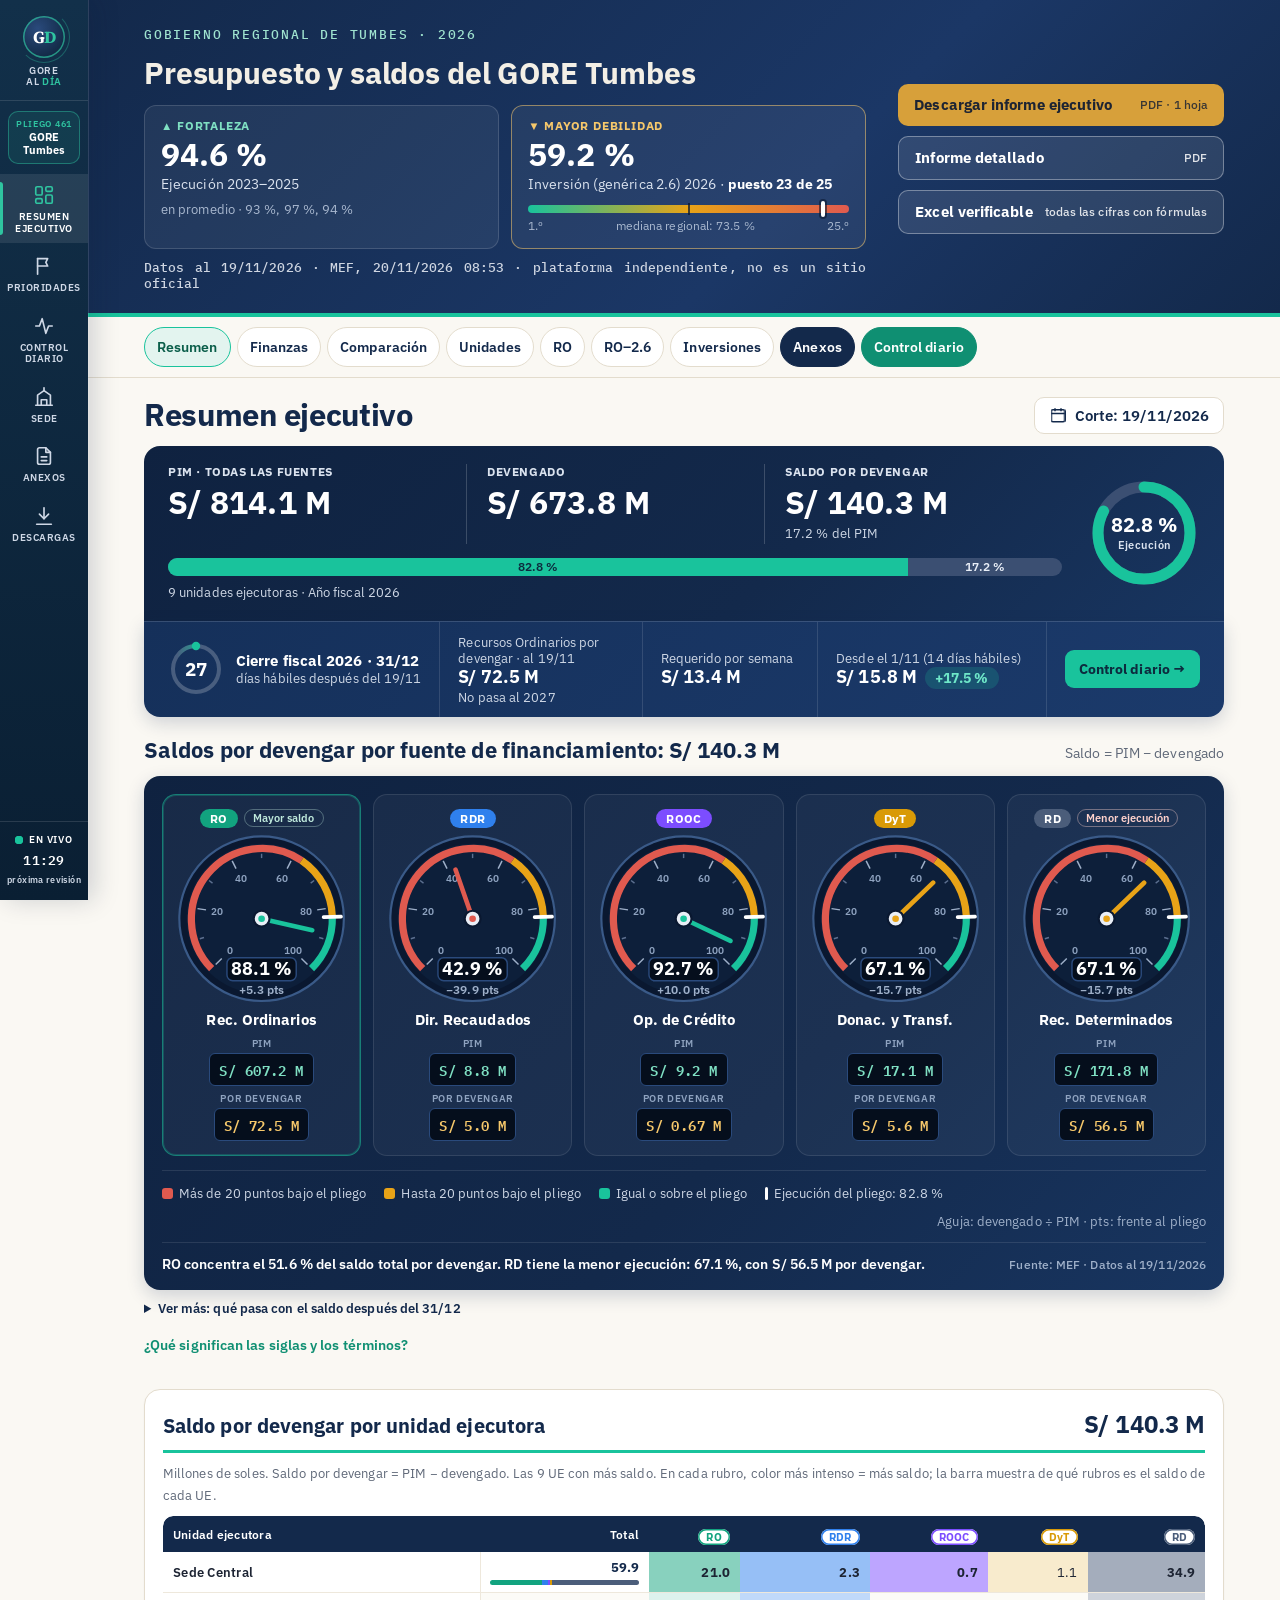
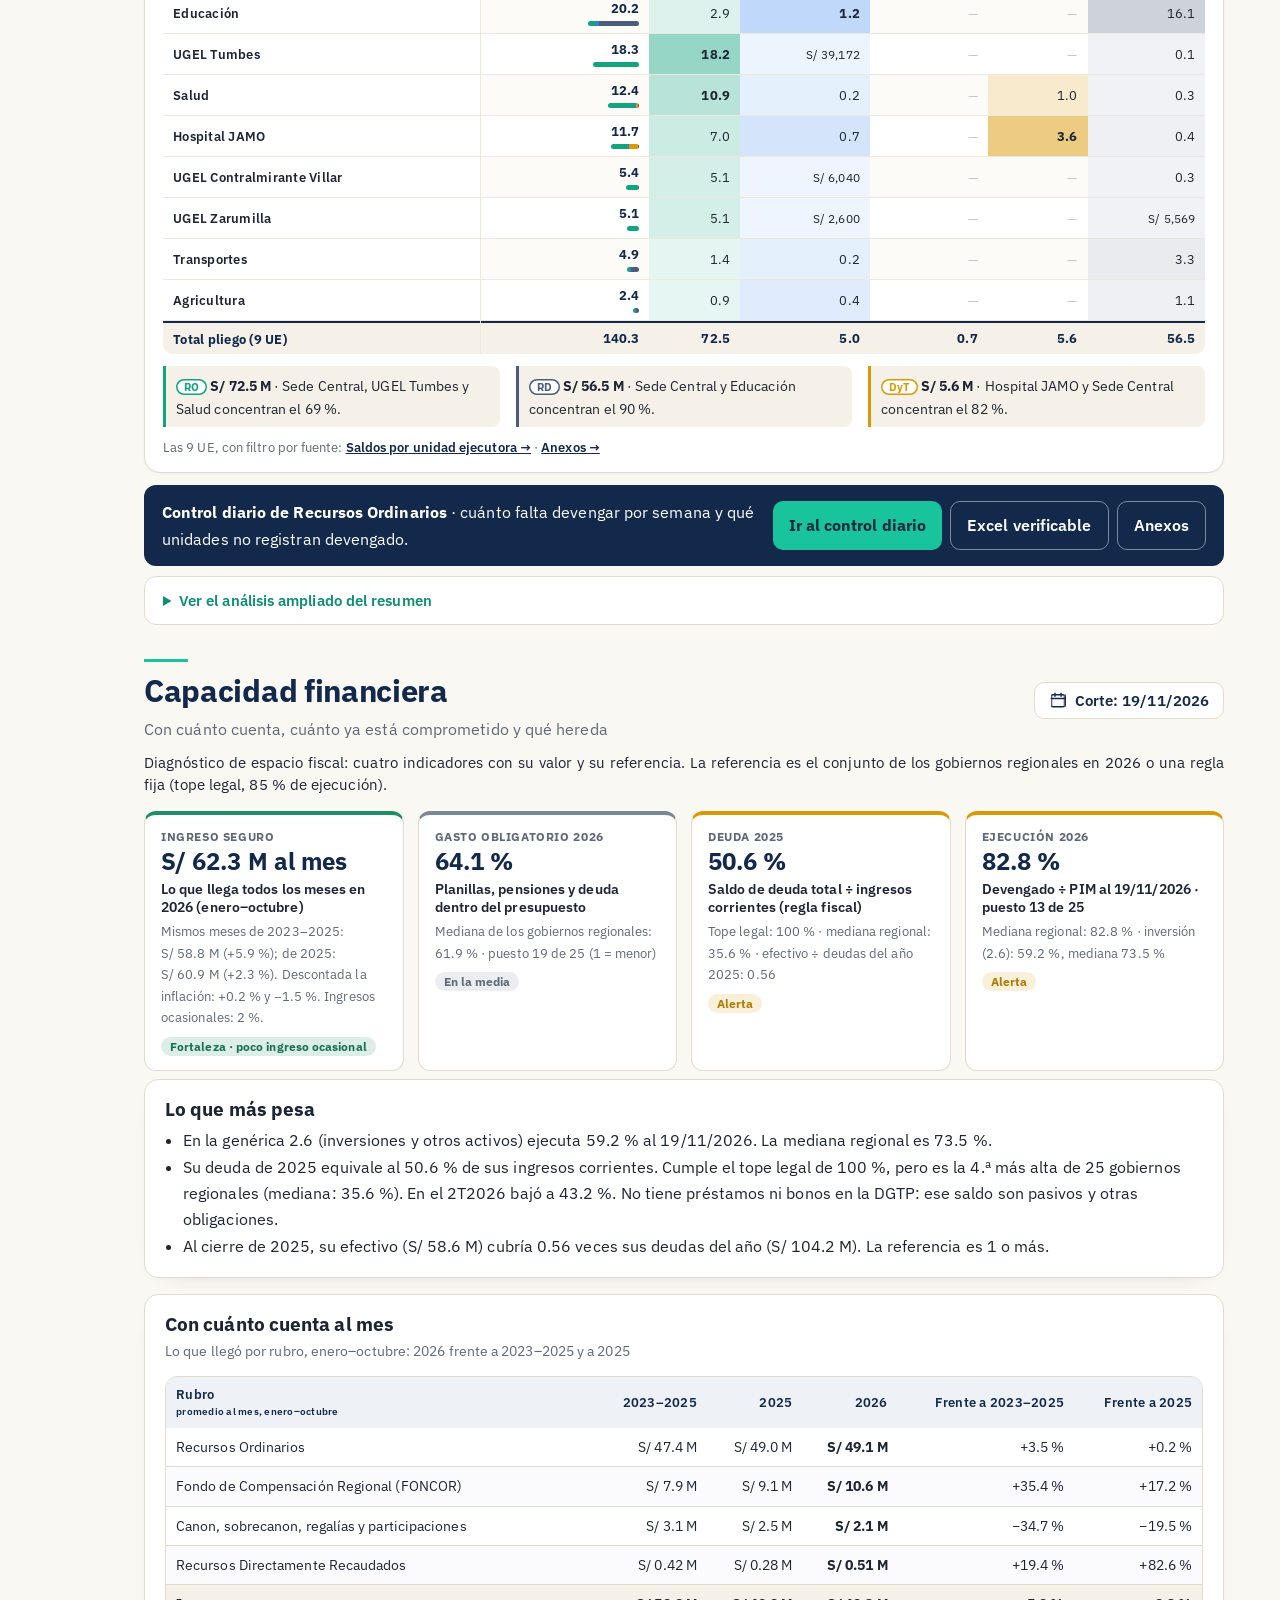
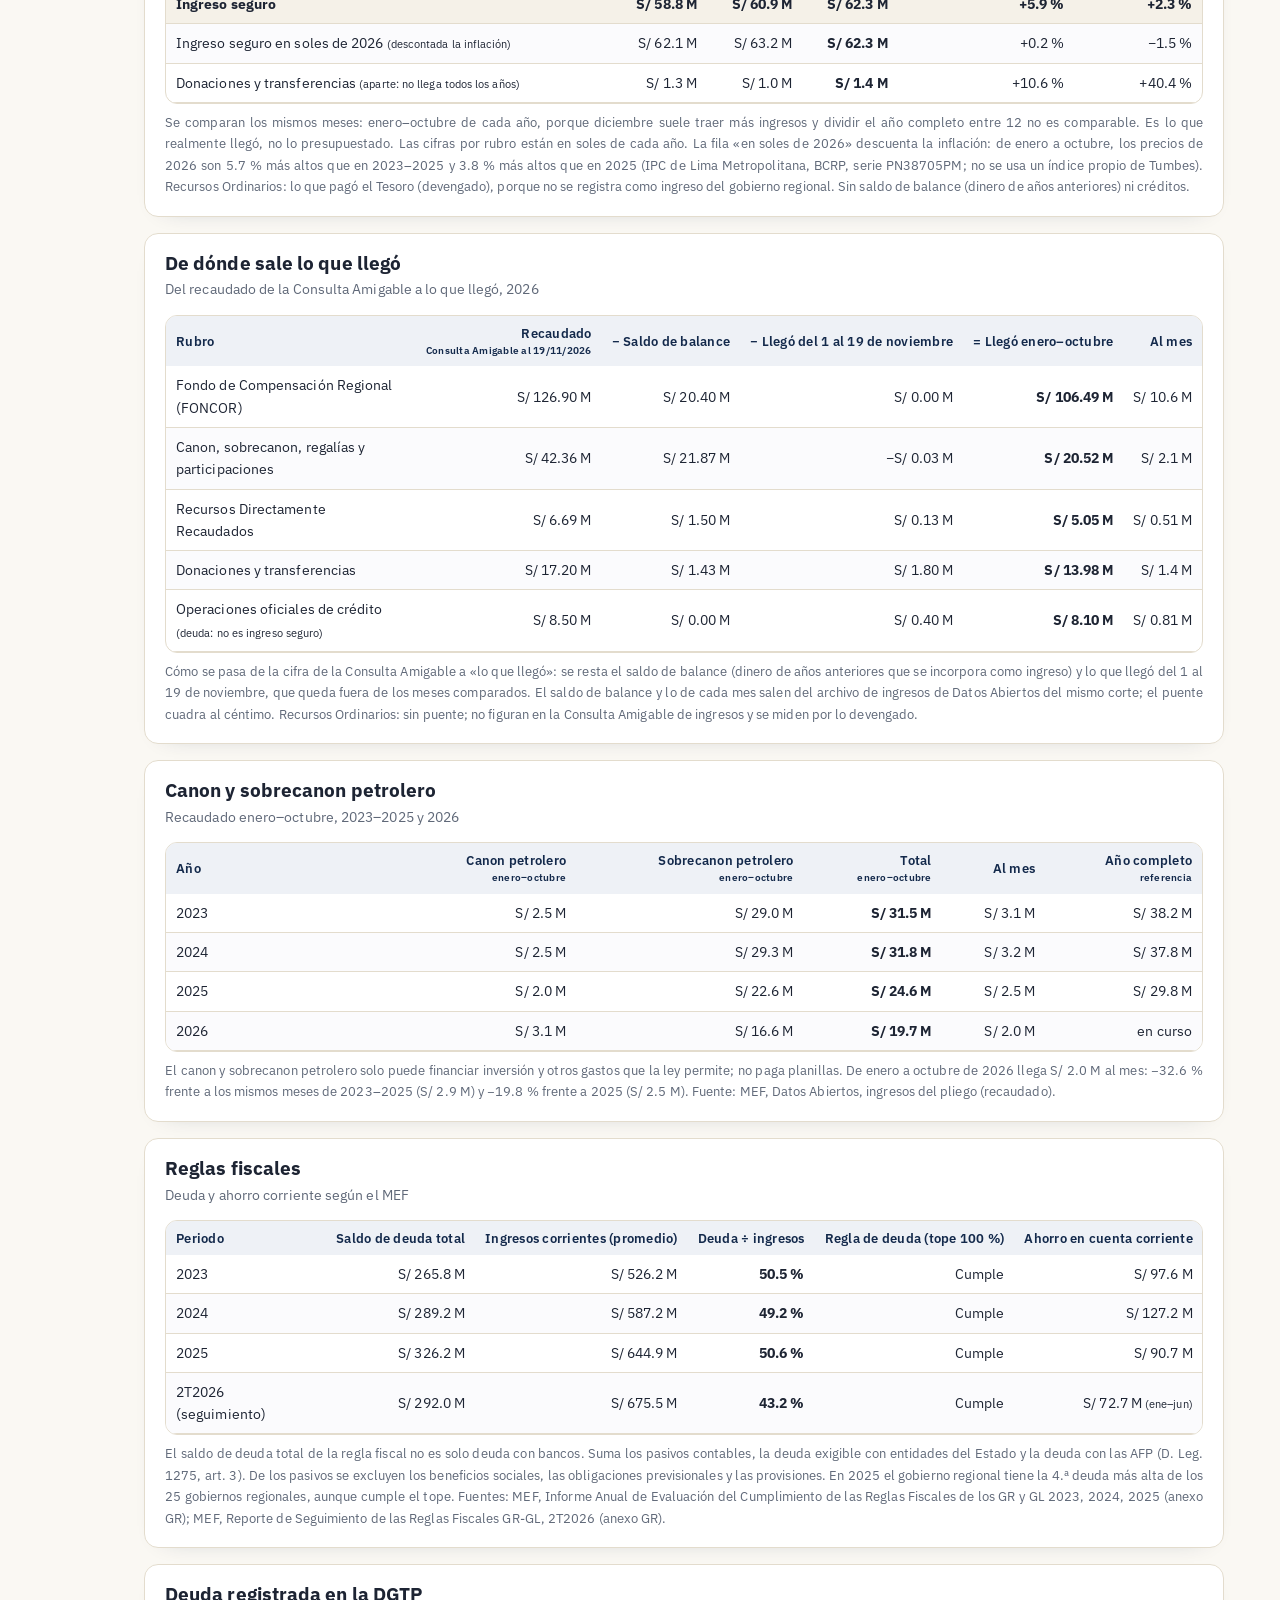
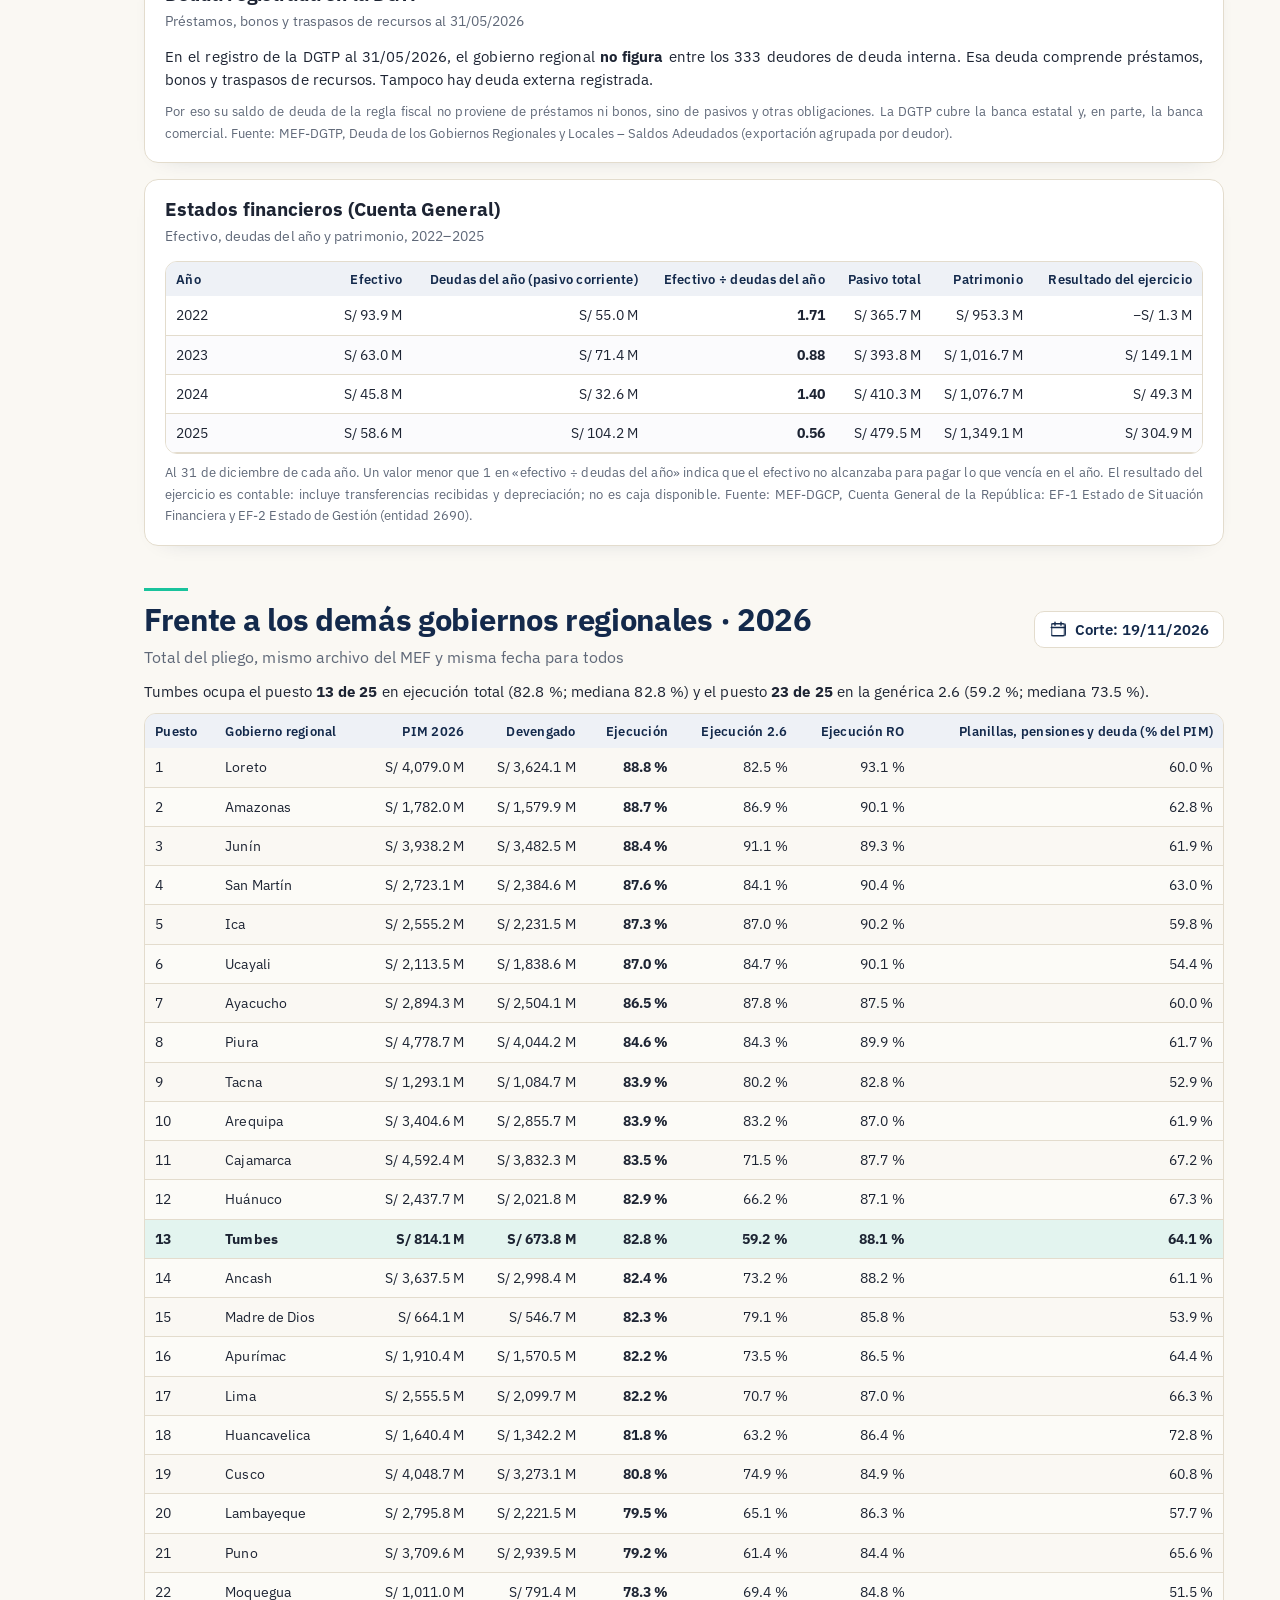
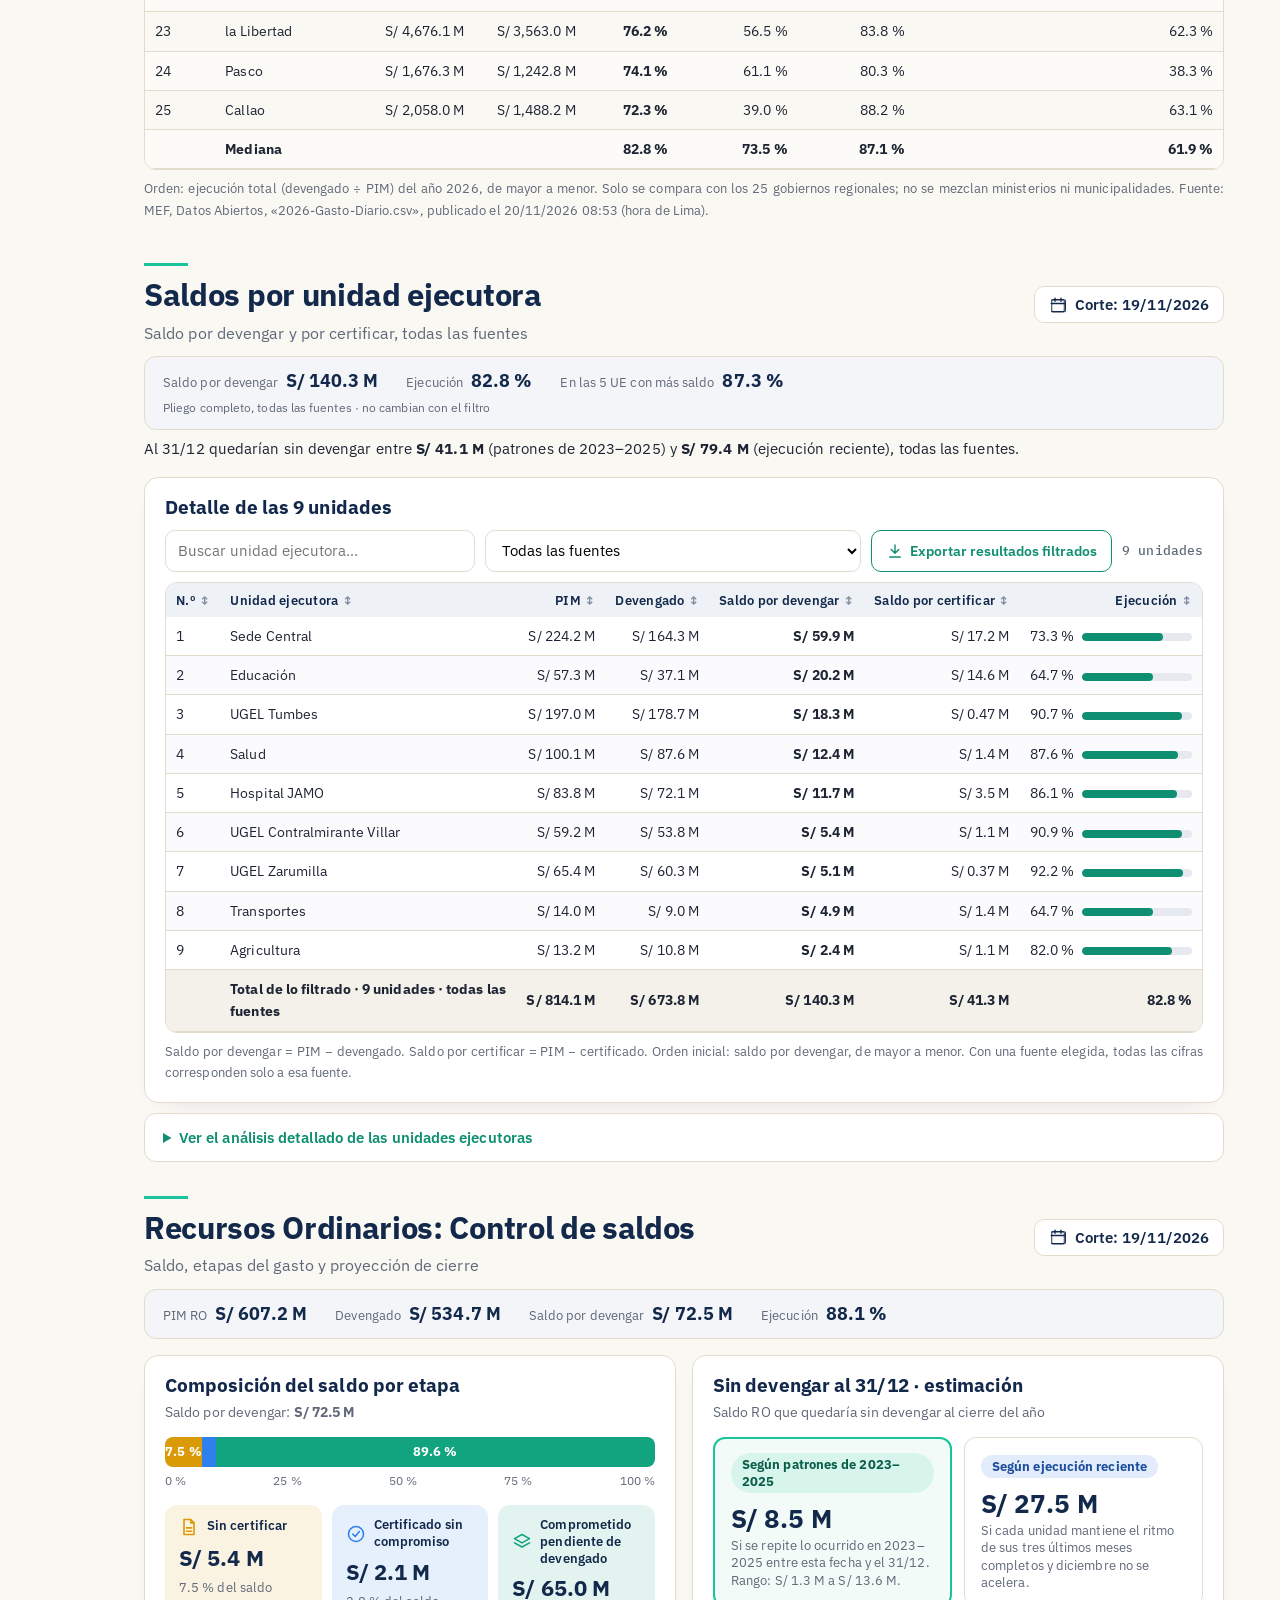
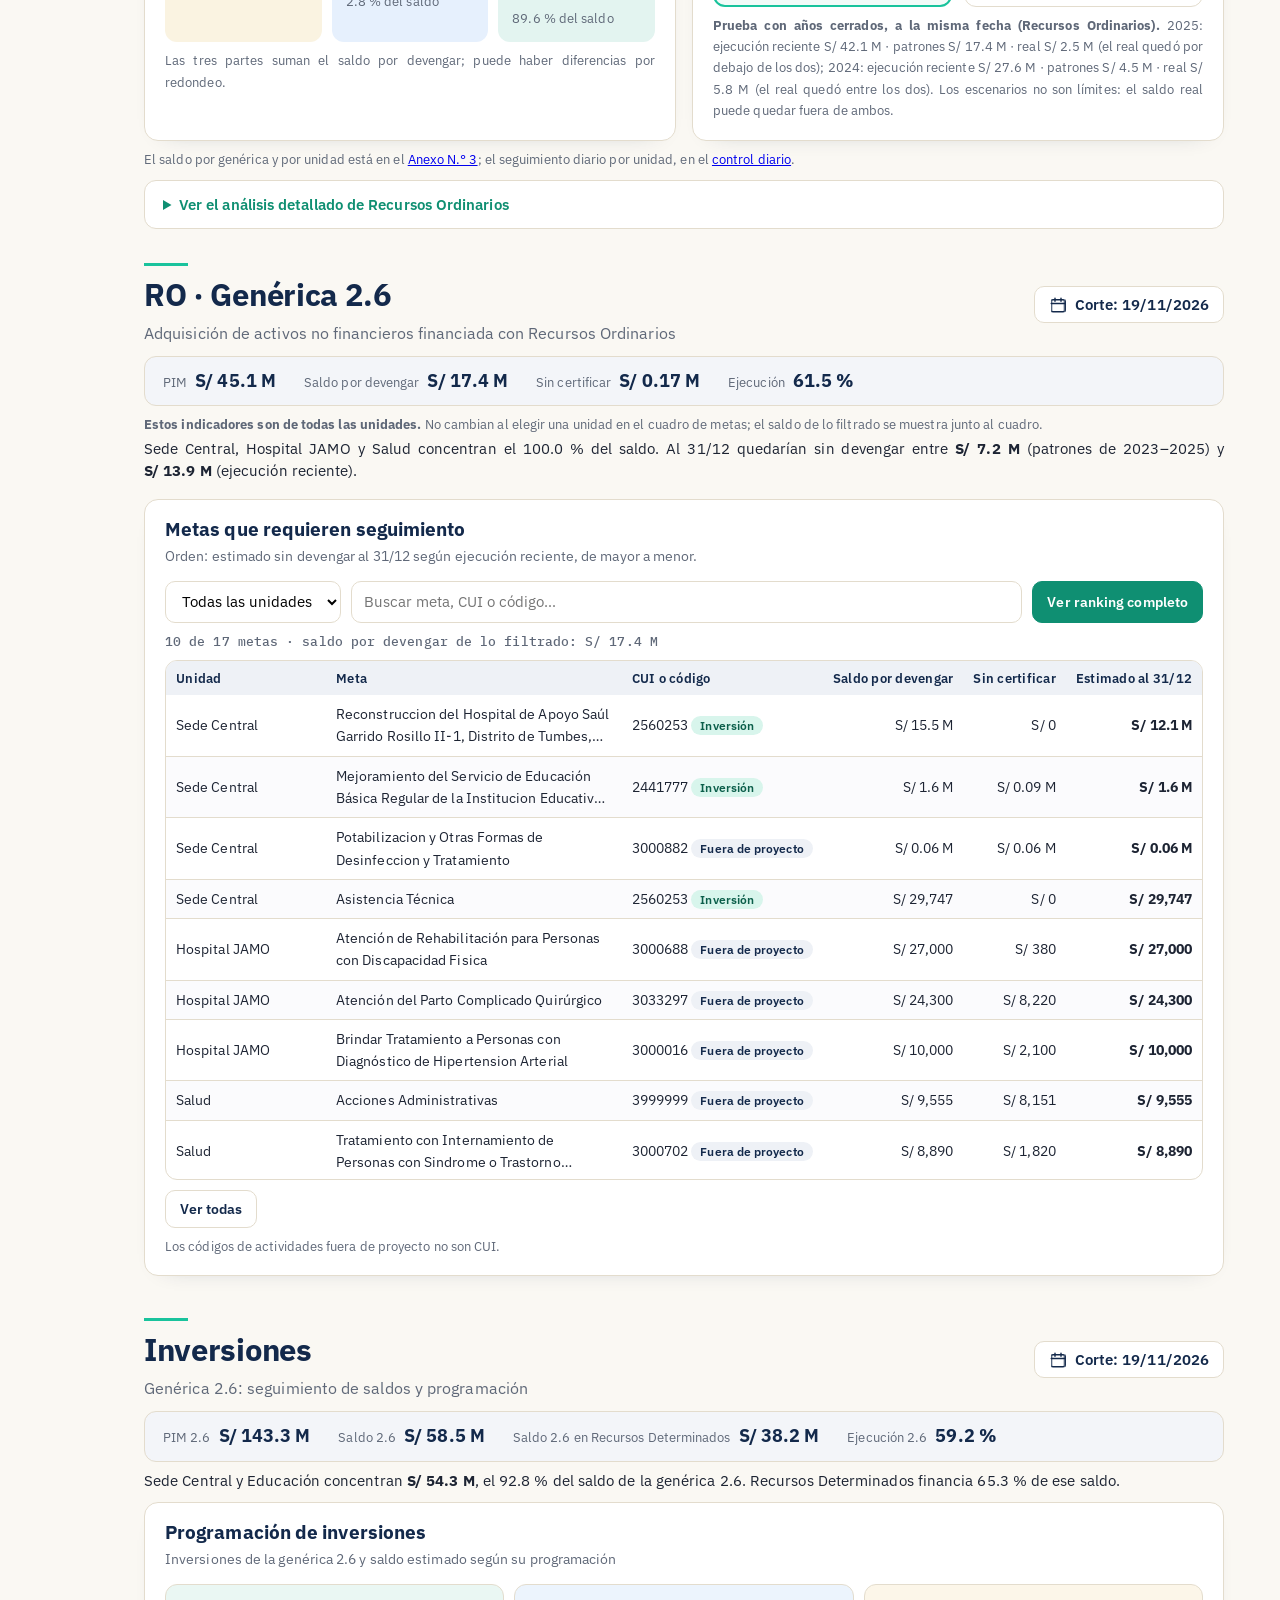
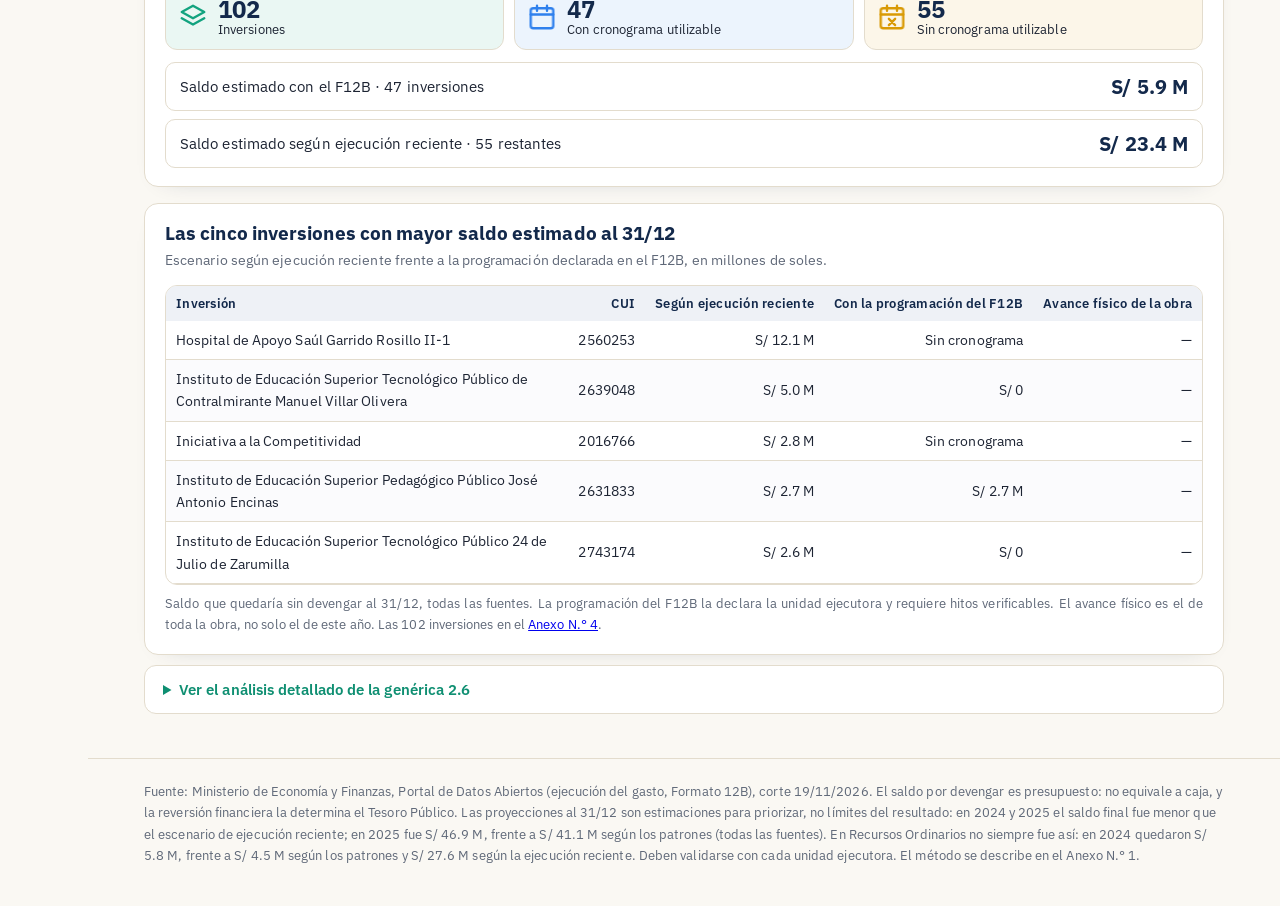
==== commit e8d3c140: "Portada neutra sin lista de entidades y menú sin salida hacia otras entidades" ====
--- a/index.html
+++ b/index.html
@@ -1,98 +1,31 @@
 <!doctype html>
-<html lang="es">
-<head>
-<meta charset="utf-8">
-<meta name="viewport" content="width=device-width,initial-scale=1">
+<html lang="es"><head><meta charset="utf-8"><meta name="viewport" content="width=device-width,initial-scale=1,viewport-fit=cover">
 <title>GORE al Día</title>
-<meta name="description" content="Saldos, proyección al cierre y control diario de los gobiernos regionales del Perú, con datos abiertos del MEF.">
-<link rel="preconnect" href="https://fonts.googleapis.com">
-<link rel="stylesheet" href="https://fonts.googleapis.com/css2?family=IBM+Plex+Mono:wght@500&family=IBM+Plex+Sans:wght@400;600&family=Source+Serif+4:wght@600;700&display=swap">
-<link rel="icon" href="data:image/svg+xml,%3Csvg xmlns=%22http://www.w3.org/2000/svg%22 viewBox=%220 0 16 16%22%3E%3Ccircle cx=%228%22 cy=%228%22 r=%227%22 fill=%22%2312304a%22/%3E%3C/svg%3E">
+<meta name="description" content="Saldos y control diario de gobiernos regionales, con datos abiertos del MEF.">
+<meta name="robots" content="noindex">
+<link rel="preconnect" href="https://fonts.googleapis.com"><link rel="stylesheet" href="https://fonts.googleapis.com/css2?family=Source+Serif+4:wght@700&family=IBM+Plex+Sans:wght@400;600&family=IBM+Plex+Mono:wght@500&display=swap">
+<link rel="icon" href="data:image/svg+xml,%3Csvg xmlns=%22http://www.w3.org/2000/svg%22 viewBox=%220 0 16 16%22%3E%3Ccircle cx=%228%22 cy=%228%22 r=%227%22 fill=%22%2313294b%22/%3E%3C/svg%3E">
 <style>
-:root{--bg:#f6f8f6;--card:#fff;--ink:#1d2433;--muted:#5f6878;--line:#dfe5df;--navy:#12304a;--turq:#2fc4a0;--turq-d:#0f8f72;
---ro:#a86a12;--r26:#1f6f68;--g26:#4b3b8f;--dec:#9e2a2b;
---f-d:"Source Serif 4",Georgia,serif;--f-t:"IBM Plex Sans","Segoe UI",Arial,sans-serif;--f-m:"IBM Plex Mono",Consolas,monospace;color-scheme:light}
+:root{--bg:#f7f6f2;--ink:#1d2433;--muted:#5f6878;--line:#e2ded3;--acento:#2fc4a0}
 *{box-sizing:border-box}
-body{margin:0;background:var(--bg);color:var(--ink);font:16px/1.6 var(--f-t)}
-header{background:linear-gradient(135deg,#0a1f33 0%,#12304a 55%,#1b4a5e 100%);color:#fff;padding:56px 16px 64px;position:relative;overflow:hidden}
-header:after{content:"";position:absolute;left:0;right:0;bottom:0;height:6px;background:linear-gradient(90deg,var(--turq) 0 25%,var(--ro) 25% 50%,var(--r26) 50% 75%,var(--g26) 75%)}
-.w{max-width:1040px;margin:0 auto}
-.eyebrow{font:500 11.5px/1.4 var(--f-m);letter-spacing:.1em;text-transform:uppercase;color:var(--turq)}
-h1{font:700 clamp(34px,6vw,56px)/1.05 var(--f-d);margin:10px 0 14px}
-h1 span{color:var(--turq)}
-header p{max-width:660px;color:#d3dde3;margin:0;font-size:17px}
-main{padding:40px 16px 56px}
-h2{font:700 clamp(22px,3vw,28px)/1.2 var(--f-d);color:var(--navy);margin:0 0 6px}
-.sub{color:var(--muted);margin:0 0 22px}
-.grid{display:grid;grid-template-columns:repeat(auto-fill,minmax(300px,1fr));gap:20px}
-a.card{display:block;text-decoration:none;color:inherit;background:var(--card);border:1px solid var(--line);border-radius:14px;overflow:hidden;box-shadow:0 1px 2px rgba(18,48,74,.05);transition:transform .15s,box-shadow .15s}
-a.card:hover{transform:translateY(-3px);box-shadow:0 10px 24px rgba(18,48,74,.12)}
-.band{height:6px;background:linear-gradient(90deg,var(--navy),var(--turq-d),var(--r26),var(--g26))}
-.in{padding:20px 22px 22px}
-.tag{display:inline-block;font:500 11px var(--f-m);letter-spacing:.06em;text-transform:uppercase;color:var(--navy);background:#e6eef0;border-radius:999px;padding:3px 10px}
-.card h3{font:700 21px/1.25 var(--f-d);color:var(--navy);margin:12px 0 6px}
-.card p{margin:0 0 14px;color:var(--muted);font-size:14.5px}
-.kp{display:grid;grid-template-columns:repeat(3,1fr);gap:8px;border-top:1px solid var(--line);padding-top:14px}
-.kp b{display:block;font:700 18px/1.1 var(--f-d);color:var(--navy)}
-.kp small{font-size:12px;color:var(--muted)}
-.kp div:nth-child(3) b{color:var(--dec)}
-.go{margin-top:16px;font-weight:600;color:var(--turq-d);font-size:14.5px}
-.metodo{margin-top:44px;background:var(--card);border:1px solid var(--line);border-left:5px solid var(--turq);border-radius:12px;padding:20px 22px}
-.metodo h2{font-size:20px}
-.metodo p{margin:6px 0 0;color:var(--muted);font-size:14.5px}
-footer{border-top:1px solid var(--line);padding:22px 16px;color:var(--muted);font-size:13px}
+body{margin:0;min-height:100vh;display:flex;flex-direction:column;background:var(--bg);color:var(--ink);font:16px/1.6 "IBM Plex Sans","Segoe UI",Arial,sans-serif}
+header{background:linear-gradient(135deg,#0a1f33 0%,#1b4a5e 100%);color:#fff;padding:64px 18px 70px;position:relative}
+header:after{content:"";position:absolute;left:0;right:0;bottom:0;height:6px;background:var(--acento)}
+.w{max-width:860px;margin:0 auto}
+.eb{font:500 12px "IBM Plex Mono",monospace;letter-spacing:.12em;text-transform:uppercase;color:var(--acento)}
+h1{font:700 clamp(38px,7vw,64px)/1.04 "Source Serif 4",Georgia,serif;margin:10px 0 14px}
+h1 span{color:var(--acento)}
+header p{margin:0;max-width:60ch;color:#d6dde8;font-size:18px}
+main{flex:1;padding:40px 18px}
+.caja{background:#fff;border:1px solid var(--line);border-radius:14px;padding:22px 24px;display:grid;gap:10px}
+.caja h2{margin:0;font:600 19px/1.3 "IBM Plex Sans",sans-serif}
+.caja p{margin:0;color:var(--muted)}
+footer{padding:20px 18px;color:var(--muted);font-size:13px;border-top:1px solid var(--line)}
 </style>
+<meta property="og:type" content="website"><meta property="og:site_name" content="GORE al Día"><meta property="og:title" content="GORE al Día"><meta property="og:description" content="Saldos y control diario de gobiernos regionales, con datos abiertos del MEF."><meta property="og:url" content="https://gorealdia.github.io/"><meta property="og:image" content="https://gorealdia.github.io/herramientas/compartir.png"><meta property="og:image:width" content="1200"><meta property="og:image:height" content="630"><meta property="og:locale" content="es_PE"><meta name="twitter:card" content="summary_large_image">
 <link rel="stylesheet" href="/herramientas/marco.css"><script src="/herramientas/portal.js"></script><script src="/herramientas/marco.js"></script>
-<meta property="og:type" content="website"><meta property="og:site_name" content="GORE al Día"><meta property="og:title" content="GORE al Día"><meta property="og:description" content="Saldos, proyección al cierre y control diario de los gobiernos regionales del Perú, con datos abiertos del MEF."><meta property="og:url" content="https://gorealdia.github.io/"><meta property="og:image" content="https://gorealdia.github.io/herramientas/compartir.png"><meta property="og:image:width" content="1200"><meta property="og:image:height" content="630"><meta property="og:locale" content="es_PE"><meta name="twitter:card" content="summary_large_image">
-</head>
-<body>
-<header><div class="w">
-<div class="eyebrow">Gobiernos regionales · Perú</div>
-<h1>GORE al <span>Día</span></h1>
-<p>Saldos, proyección al cierre y control diario de los gobiernos regionales y de sus unidades ejecutoras, empezando por su sede central, con los datos abiertos del Ministerio de Economía y Finanzas.</p>
-</div></header>
-<main><div class="w">
-<h2>Gobiernos regionales publicados</h2>
-<p class="sub">Cada gobierno regional se analiza por separado, con sus propias unidades ejecutoras. Cada informe incluye sus anexos consultables y la base en Excel.</p>
-<div class="grid">
-<a class="card" href="goretumbes/">
-<div class="band"></div>
-<div class="in">
-<span class="tag">Corte 19/11/2026</span>
-<h3>Gobierno Regional de Tumbes</h3>
-<p>Saldos del pliego 461 y de sus 9 unidades ejecutoras, desde la Sede Central: fuentes de financiamiento, Recursos Ordinarios, inversiones y finanzas.</p>
-<div class="kp">
-<div><b>814.1</b><small>PIM (S/ M)</small></div>
-<div><b>82.8%</b><small>Devengado</small></div>
-<div><b>140.3</b><small>Saldo (S/ M)</small></div>
-</div>
-<div class="go">Consultar informe →</div>
-</div>
-</a>
-<a class="card" href="goretumbes/prioridades.html">
-<div class="band" style="background:linear-gradient(90deg,#2fc4a0,#12304a)"></div>
-<div class="in">
-<span class="tag" style="background:#e3f6f0;color:#0f8f72">Se actualiza con cada corte</span>
-<h3>Prioridades de seguimiento · GORE Tumbes</h3>
-<p>Qué revisar primero para no perder presupuesto al 31/12: dónde se concentra el saldo de Recursos Ordinarios, lo que falta certificar y lo que declaran gastar las inversiones.</p>
-<div class="go">Leer las prioridades →</div>
-</div>
-</a>
-<a class="card" href="goretumbes/ro/">
-<div class="band" style="background:linear-gradient(90deg,#9e2a2b,#b7791f,#1f6f68)"></div>
-<div class="in">
-<span class="tag" style="background:#fbf3e4;color:#a86a12">Se revisa cada hora</span>
-<h3>Control diario de Recursos Ordinarios · GORE Tumbes</h3>
-<p>Días que quedan al 31/12, cuánto se necesita devengar por semana frente a lo que se devenga y, por unidad ejecutora: PIM, saldo por devengar, saldo proyectado y quién no registra devengado.</p>
-<div class="go" style="color:#a86a12">Abrir cuadro de control →</div>
-</div>
-</a>
-</div>
-<section class="metodo">
-<h2>Fuente y método</h2>
-<p>Las cifras provienen de los archivos de Datos Abiertos del MEF (gasto mensual y diario, Formato 12B e inversiones) y se concilian con la Consulta Amigable a la fecha de corte. Las proyecciones al 31 de diciembre son escenarios de referencia; no son límites del resultado. Plataforma independiente: no es un sitio oficial de los gobiernos regionales.</p>
-</section>
-</div></main>
-<footer><div class="w">GORE al Día · Información pública del Estado peruano.</div></footer>
-</body>
-</html>
+</head><body>
+<header><div class="w"><div class="eb">Gobiernos regionales · Perú</div><h1>GORE al <span>Día</span></h1><p>Saldos, proyección al cierre y control diario de los gobiernos regionales y de sus unidades ejecutoras, con datos abiertos del MEF.</p></div></header>
+<main><div class="w"><div class="caja"><h2>Acceso a su portal</h2><p>Cada entidad tiene su propio portal y entra con el enlace que se le entregó. Si no lo tiene, solicítelo a quien le presta el servicio.</p></div></div></main>
+<footer><div class="w">GORE al Día · Plataforma independiente, no es un sitio oficial. Información pública del Estado peruano (MEF).</div></footer>
+</body></html>
